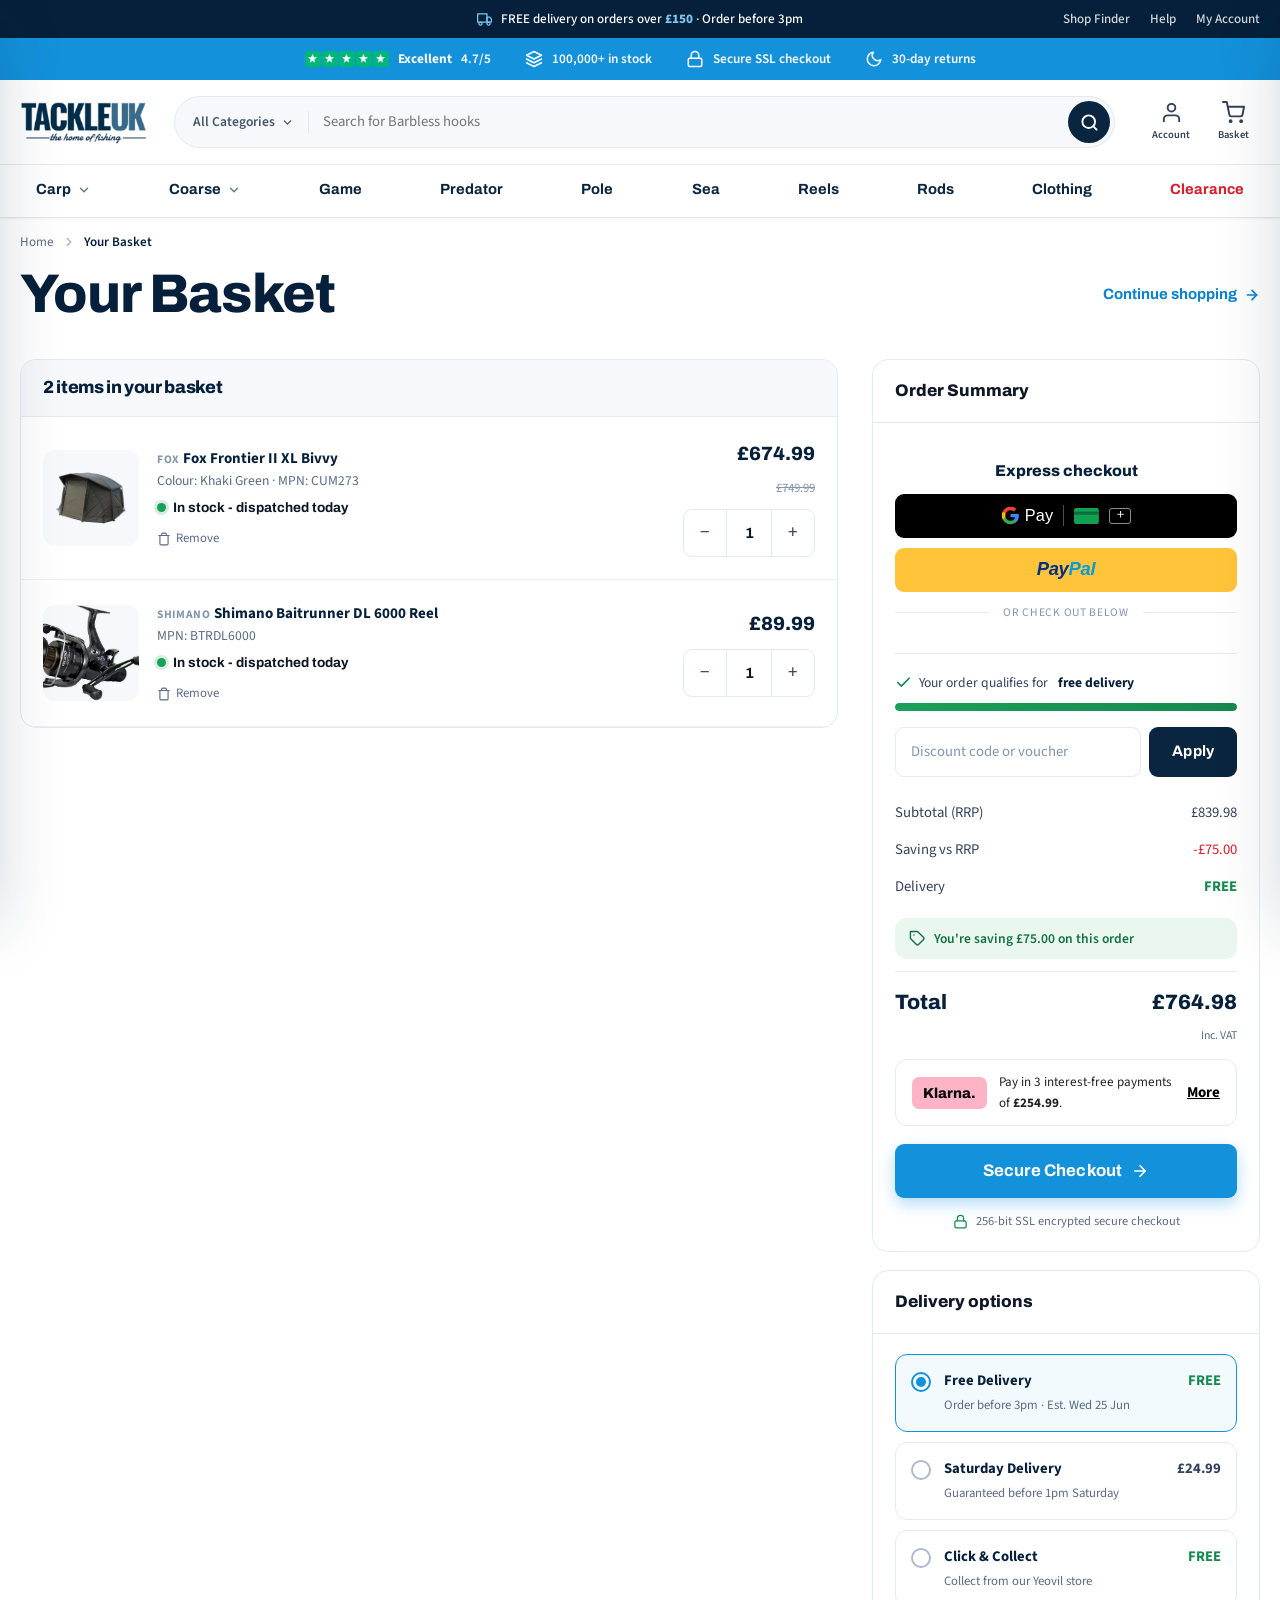
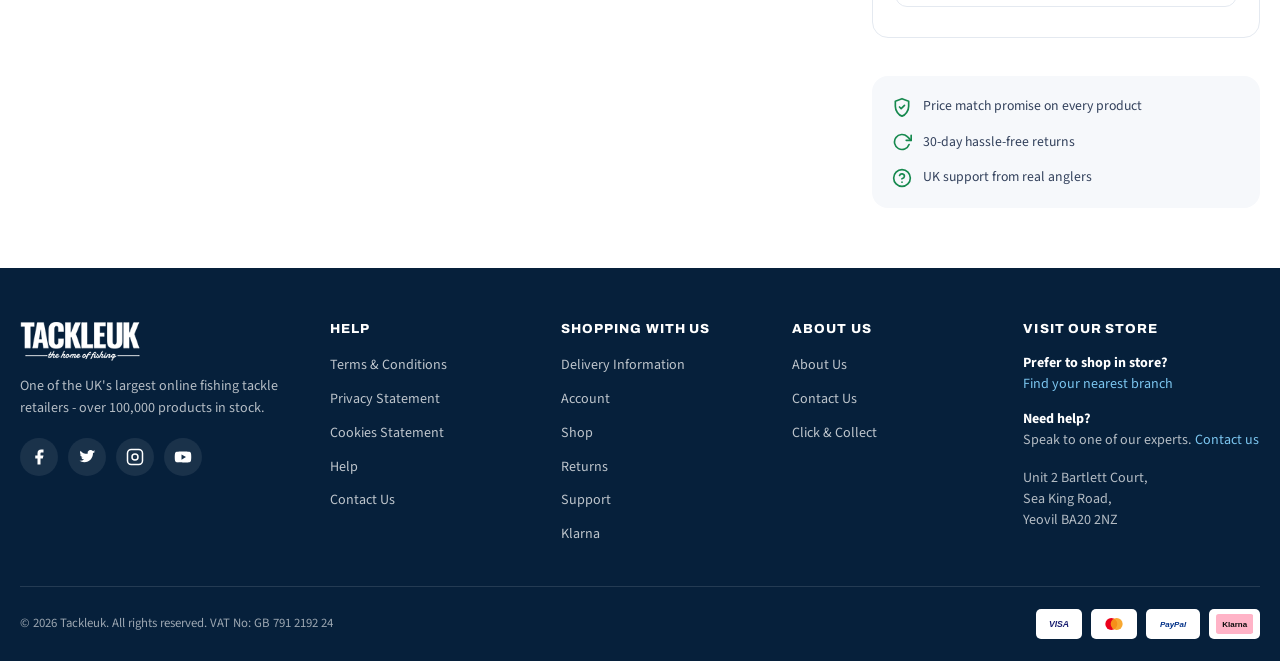
==== basket.html @ a9b5683c "Category: pre-order cards show just "Pre-order" (drop ships date) - Remove the "· ships 12 Jul" suff" ====
<!DOCTYPE html>
<html lang="en-GB">
<head>
<meta charset="UTF-8">
<meta name="viewport" content="width=device-width, initial-scale=1">
<title>Your Basket | Tackleuk</title>
<meta name="description" content="Your Tackleuk basket. Secure checkout, free delivery over £150, Klarna available.">
<link rel="preconnect" href="https://fonts.googleapis.com">
<link rel="preconnect" href="https://fonts.gstatic.com" crossorigin>
<link href="https://fonts.googleapis.com/css2?family=Source+Sans+3:wght@400;500;600;700&family=Archivo:wght@600;700;800&display=swap" rel="stylesheet">
<link rel="manifest" href="site.webmanifest">
<meta name="theme-color" content="#0A2540">
<link rel="apple-touch-icon" href="assets/img/icon-192.png">
<link rel="icon" type="image/jpeg" href="assets/img/Tackleuk%20Favicon%20-%20White.jpg">
<link rel="stylesheet" href="assets/css/tuk.css?v=20260724d">
</head>
<body>

<div class="announce"><div class="container"><div class="announce-rot"><svg viewBox="0 0 24 24" fill="none" stroke="currentColor" stroke-width="2" stroke-linecap="round" stroke-linejoin="round"><rect x="1" y="3" width="15" height="13"/><polygon points="16 8 20 8 23 11 23 16 16 16 16 8"/><circle cx="5.5" cy="18.5" r="2.5"/><circle cx="18.5" cy="18.5" r="2.5"/></svg><span>FREE delivery on orders over <b>£150</b><span class="announce-cut"> · Order before 3pm</span></span></div><div class="announce-side"><a href="#">Shop Finder</a><a href="#">Help</a><a href="#">My Account</a></div></div></div>

<div class="trustbar"><div class="container">
  <div class="ti"><span class="tp-stars"><span><svg viewBox="0 0 24 24" fill="currentColor"><polygon points="12 2 15 9 22 9 16 14 18 21 12 17 6 21 8 14 2 9 9 9"/></svg></span><span><svg viewBox="0 0 24 24" fill="currentColor"><polygon points="12 2 15 9 22 9 16 14 18 21 12 17 6 21 8 14 2 9 9 9"/></svg></span><span><svg viewBox="0 0 24 24" fill="currentColor"><polygon points="12 2 15 9 22 9 16 14 18 21 12 17 6 21 8 14 2 9 9 9"/></svg></span><span><svg viewBox="0 0 24 24" fill="currentColor"><polygon points="12 2 15 9 22 9 16 14 18 21 12 17 6 21 8 14 2 9 9 9"/></svg></span><span><svg viewBox="0 0 24 24" fill="currentColor"><polygon points="12 2 15 9 22 9 16 14 18 21 12 17 6 21 8 14 2 9 9 9"/></svg></span></span> <b>Excellent</b> 4.7/5</div>
  <div class="ti"><svg viewBox="0 0 24 24" fill="none" stroke="currentColor" stroke-width="2" stroke-linecap="round" stroke-linejoin="round"><path d="M12 2L2 7l10 5 10-5-10-5z"/><path d="M2 17l10 5 10-5M2 12l10 5 10-5"/></svg> 100,000+ in stock</div>
  <div class="ti"><svg viewBox="0 0 24 24" fill="none" stroke="currentColor" stroke-width="2" stroke-linecap="round" stroke-linejoin="round"><rect x="3" y="11" width="18" height="11" rx="2"/><path d="M7 11V7a5 5 0 0 1 10 0v4"/></svg> Secure SSL checkout</div>
  <div class="ti"><svg viewBox="0 0 24 24" fill="none" stroke="currentColor" stroke-width="2" stroke-linecap="round" stroke-linejoin="round"><path d="M21 12.79A9 9 0 1 1 11.21 3 7 7 0 0 0 21 12.79z"/></svg> 30-day returns</div>
</div></div>

<header class="header">
  <div class="header-main"><div class="container">
    <a href="index.html" class="logo"><img src="assets/img/logo.webp" alt="TackleUK - the home of fishing" width="178" height="64"></a>
    <div class="search"><form role="search" onsubmit="return false"><span class="s-cat">All Categories <svg viewBox="0 0 24 24" width="13" height="13" fill="none" stroke="currentColor" stroke-width="2.5" stroke-linecap="round" stroke-linejoin="round"><polyline points="6 9 12 15 18 9"/></svg></span><input type="search" placeholder="Search 100,000+ products…" aria-label="Search"><button class="s-btn" type="submit" aria-label="Search"><svg viewBox="0 0 24 24" fill="none" stroke="currentColor" stroke-width="2.4" stroke-linecap="round" stroke-linejoin="round"><circle cx="11" cy="11" r="8"/><line x1="21" y1="21" x2="16.65" y2="16.65"/></svg></button></form><div class="s-suggest"><h5>Popular searches</h5><div class="s-terms"><a href="category.html">Carp rods</a><a href="category.html">Bivvy</a><a href="category.html">Method feeder</a></div></div></div>
    <div class="header-tools">
      <a href="#" class="tool"><svg viewBox="0 0 24 24" fill="none" stroke="currentColor" stroke-width="2" stroke-linecap="round" stroke-linejoin="round"><path d="M20 21v-2a4 4 0 0 0-4-4H8a4 4 0 0 0-4 4v2"/><circle cx="12" cy="7" r="4"/></svg><span class="lbl">Account</span></a>
      <a href="#" class="tool" data-open-cart><svg viewBox="0 0 24 24" fill="none" stroke="currentColor" stroke-width="2" stroke-linecap="round" stroke-linejoin="round"><circle cx="9" cy="21" r="1"/><circle cx="20" cy="21" r="1"/><path d="M1 1h4l2.68 13.39a2 2 0 0 0 2 1.61h9.72a2 2 0 0 0 2-1.61L23 6H6"/></svg><span class="lbl">Basket</span><span class="count" data-cart-count style="display:none">0</span></a>
    </div>
  </div></div>
  <nav class="nav">
    <div class="container">
      <div class="nav-item">
        <a href="category.html" class="nav-link">Carp <svg viewBox="0 0 24 24" fill="none" stroke="currentColor" stroke-width="2.5" stroke-linecap="round" stroke-linejoin="round"><polyline points="6 9 12 15 18 9"/></svg></a>
        <div class="mega mega-flat">
          <ul class="mega-cols">
            <li><a href="category.html">Bait</a></li>
            <li><a href="category.html">Bait Boats</a></li>
            <li><a href="category.html">Baiting Poles & Spoons</a></li>
            <li><a href="category.html">Baiting Tools & Tools</a></li>
            <li><a href="category.html">Bank Sticks</a></li>
            <li><a href="category.html">Barrows</a></li>
            <li><a href="category.html">Batteries</a></li>
            <li><a href="category.html">Bedchairs & Sleep Systems</a></li>
            <li><a href="category.html">Bite Alarms & Receivers</a></li>
            <li><a href="category.html">Bivvies & Shelters</a></li>
            <li><a href="category.html">Bivvy Accessories</a></li>
            <li><a href="category.html">Bivvy Wraps & Skins</a></li>
            <li><a href="category.html">Boat Accessories</a></li>
            <li><a href="category.html">Boilie Making Equipment</a></li>
            <li><a href="category.html">Books & Prints</a></li>
            <li><a href="category.html">Buckets & Accessories</a></li>
            <li><a href="category.html">Buzz Bars</a></li>
            <li><a href="category.html">Carp Care</a></li>
            <li><a href="category.html">Catapults</a></li>
            <li><a href="category.html">Catfish Tackle</a></li>
            <li><a href="category.html">Chairs & Stools</a></li>
            <li><a href="category.html">Clothing</a></li>
            <li><a href="category.html">Controller & Zig Floats</a></li>
            <li><a href="category.html">Cooking Equipment</a></li>
            <li><a href="category.html">Distance Sticks</a></li>
            <li><a href="category.html">Fish Finders</a></li>
            <li><a href="category.html">Gadgets & Tech</a></li>
            <li><a href="category.html">Hand Towels</a></li>
            <li><a href="category.html">Hair Rigs & Rigs</a></li>
            <li><a href="category.html">Hooks</a></li>
            <li><a href="category.html">Hooklinks & Leaders</a></li>
            <li><a href="category.html">Leads & Back Leads</a></li>
            <li><a href="category.html">Lighting & Headlamps</a></li>
            <li><a href="category.html">Lines & Braids</a></li>
            <li><a href="category.html">Luggage</a></li>
            <li><a href="category.html">Marker Floats & Elastic</a></li>
            <li><a href="category.html">Method Feeders</a></li>
            <li><a href="category.html">Mosquito & Insect Repellent</a></li>
            <li><a href="category.html">Nets & Handles</a></li>
            <li><a href="category.html">PVA Products</a></li>
            <li><a href="category.html">Reels</a></li>
            <li><a href="category.html">Rig Bits</a></li>
            <li><a href="category.html">Rods</a></li>
            <li><a href="category.html">Rod Carriers & Tubes</a></li>
            <li><a href="category.html">Rod Pods</a></li>
            <li><a href="category.html">Rod Rests</a></li>
            <li><a href="category.html">Sleeping Bags, Pillows & Covers</a></li>
            <li><a href="category.html">Spods & Spombs</a></li>
            <li><a href="category.html">Swingers & Indicators</a></li>
            <li><a href="category.html">Tackle Boxes & Rig Bins</a></li>
            <li><a href="category.html">Throwing Sticks</a></li>
            <li><a href="category.html">Unhooking Mats & Cradles</a></li>
            <li><a href="category.html">Weighing Equipment</a></li>
          </ul>
        </div>
      </div>
      <div class="nav-item"><a href="category.html" class="nav-link">Coarse <svg viewBox="0 0 24 24" fill="none" stroke="currentColor" stroke-width="2.5" stroke-linecap="round" stroke-linejoin="round"><polyline points="6 9 12 15 18 9"/></svg></a>
        <div class="mega">
          <div><h5>Poles & Whips</h5><ul><li><a href="category.html">Match Poles</a></li><li><a href="category.html">Margin Poles</a></li><li><a href="category.html">Pole Elastic</a></li><li><a href="category.html">Pole Floats</a></li></ul></div>
          <div><h5>Seat Boxes</h5><ul><li><a href="category.html">Seat Box Systems</a></li><li><a href="category.html">Accessories</a></li><li><a href="category.html">Feeder Arms</a></li><li><a href="category.html">Side Trays</a></li></ul></div>
          <div><h5>Feeder & Float</h5><ul><li><a href="category.html">Feeder Rods</a></li><li><a href="category.html">Method Feeders</a></li><li><a href="category.html">Groundbait</a></li><li><a href="category.html" class="feat">Match Deals</a></li></ul></div>
        </div>
      </div>
      <div class="nav-item"><a href="category.html" class="nav-link">Game</a></div>
      <div class="nav-item"><a href="category.html" class="nav-link">Predator</a></div>
      <div class="nav-item"><a href="category.html" class="nav-link">Pole</a></div>
      <div class="nav-item"><a href="category.html" class="nav-link">Sea</a></div>
      <div class="nav-item"><a href="category.html" class="nav-link">Reels</a></div>
      <div class="nav-item"><a href="category.html" class="nav-link">Rods</a></div>
      <div class="nav-item"><a href="category.html" class="nav-link">Clothing</a></div>
      <div class="nav-item"><a href="category.html" class="nav-link clearance">Clearance</a></div>
    </div>
  </nav>
</header>

<div class="container">
  <div class="crumbs"><a href="index.html">Home</a><svg viewBox="0 0 24 24" fill="none" stroke="currentColor" stroke-width="2.5" stroke-linecap="round" stroke-linejoin="round"><polyline points="9 18 15 12 9 6"/></svg><span class="cur">Your Basket</span></div>
  <div class="flex items-center justify-between" style="margin:6px 0 4px"><h1>Your Basket</h1><a href="category.html" class="link-arrow">Continue shopping <svg viewBox="0 0 24 24" fill="none" stroke="currentColor" stroke-width="2.5" stroke-linecap="round" stroke-linejoin="round"><line x1="5" y1="12" x2="19" y2="12"/><polyline points="12 5 19 12 12 19"/></svg></a></div>

  <div class="cart-page">
    <!-- ITEMS -->
    <div>
      <div class="cart-items">
        <div class="ch"><h3><span data-sum-count>2</span> items in your basket</h3></div>

        <div class="cart-row" data-cart-row data-unit="674.99" data-rrp="749.99">
          <div class="ph"><img src="assets/img/photos/fox-frontier-xl.webp" alt="Fox Frontier II XL Bivvy"></div>
          <div class="ci">
            <span class="bn">Fox</span>
            <a href="product.html" class="n">Fox Frontier II XL Bivvy</a>
            <div class="text-sm muted">Colour: Khaki Green · MPN: CUM273</div>
            <div class="stock text-sm mt-1">In stock - dispatched today</div>
            <div class="actions">
              <button data-row-remove><svg viewBox="0 0 24 24" fill="none" stroke="currentColor" stroke-width="2" stroke-linecap="round" stroke-linejoin="round"><polyline points="3 6 5 6 21 6"/><path d="M19 6v14a2 2 0 0 1-2 2H7a2 2 0 0 1-2-2V6m3 0V4a2 2 0 0 1 2-2h4a2 2 0 0 1 2 2v2"/></svg> Remove</button>
            </div>
          </div>
          <div class="rp">
            <div class="lp" data-line-price>£674.99</div>
            <div class="was" data-line-was>£749.99</div>
            <div class="qty" data-qty><button data-qminus aria-label="Decrease">−</button><input type="text" value="1" inputmode="numeric" aria-label="Quantity"><button data-qplus aria-label="Increase">+</button></div>
          </div>
        </div>

        <div class="cart-row" data-cart-row data-unit="89.99">
          <div class="ph"><img src="assets/img/photos/prod-shimano-baitrunner-dl.webp" alt="Shimano Baitrunner DL Reel"></div>
          <div class="ci">
            <span class="bn">Shimano</span>
            <a href="product.html" class="n">Shimano Baitrunner DL 6000 Reel</a>
            <div class="text-sm muted">MPN: BTRDL6000</div>
            <div class="stock text-sm mt-1">In stock - dispatched today</div>
            <div class="actions">
              <button data-row-remove><svg viewBox="0 0 24 24" fill="none" stroke="currentColor" stroke-width="2" stroke-linecap="round" stroke-linejoin="round"><polyline points="3 6 5 6 21 6"/><path d="M19 6v14a2 2 0 0 1-2 2H7a2 2 0 0 1-2-2V6m3 0V4a2 2 0 0 1 2-2h4a2 2 0 0 1 2 2v2"/></svg> Remove</button>
            </div>
          </div>
          <div class="rp">
            <div class="lp" data-line-price>£89.99</div>
            <div class="qty" data-qty><button data-qminus aria-label="Decrease">−</button><input type="text" value="1" inputmode="numeric" aria-label="Quantity"><button data-qplus aria-label="Increase">+</button></div>
          </div>
        </div>
      </div>
    </div>

    <!-- SUMMARY -->
    <div class="summary">
      <div class="summary-card">
        <div class="sc-head">Order Summary</div>
        <div class="sc-body">
          <div class="express express-top">
            <div class="express-lbl">Express checkout</div>
            <div class="express-pay">
              <button type="button" class="gpay-btn" aria-label="Pay with Google Pay"><span class="gp-lock"><svg class="gp-g" viewBox="0 0 24 24" aria-hidden="true"><path fill="#4285F4" d="M22.56 12.25c0-.78-.07-1.53-.2-2.25H12v4.26h5.92c-.26 1.37-1.04 2.53-2.21 3.31v2.77h3.57c2.08-1.92 3.28-4.74 3.28-8.09z"/><path fill="#34A853" d="M12 23c2.97 0 5.46-.98 7.28-2.66l-3.57-2.77c-.98.66-2.23 1.06-3.71 1.06-2.86 0-5.29-1.93-6.16-4.53H2.18v2.84C3.99 20.53 7.7 23 12 23z"/><path fill="#FBBC05" d="M5.84 14.09c-.22-.66-.35-1.36-.35-2.09s.13-1.43.35-2.09V7.07H2.18C1.43 8.55 1 10.22 1 12s.43 3.45 1.18 4.93l2.85-2.22.81-.62z"/><path fill="#EA4335" d="M12 5.38c1.62 0 3.06.56 4.21 1.64l3.15-3.15C17.45 2.09 14.97 1 12 1 7.7 1 3.99 3.47 2.18 7.07l3.66 2.84c.87-2.6 3.3-4.53 6.16-4.53z"/></svg><span class="gp-pay">Pay</span></span><span class="gp-sep"></span><span class="gp-card"><svg viewBox="0 0 28 18" aria-hidden="true"><rect width="28" height="18" rx="2.5" fill="#12a150"/><rect y="4" width="28" height="3.6" fill="#0b7038"/></svg></span><span class="gp-add" aria-hidden="true">+</span></button>
              <button type="button" class="paypal-btn"><span class="pp-mark"><span class="pp-a">Pay</span><span class="pp-b">Pal</span></span></button>
            </div>
            <div class="or">or check out below</div>
          </div>

          <div class="ship-progress" style="background:none;border:none;padding:0;margin-bottom:16px">
            <div class="msg" data-basket-ship-msg><svg viewBox="0 0 24 24" fill="none" stroke="var(--green-600)" stroke-width="2.4" stroke-linecap="round" stroke-linejoin="round"><polyline points="20 6 9 17 4 12"/></svg> Your order qualifies for <b style="margin-left:3px">free delivery</b></div>
            <div class="bar"><span data-basket-ship-bar style="width:100%"></span></div>
          </div>

          <form data-voucher class="voucher"><input class="input" placeholder="Discount code or voucher"><button class="btn btn-navy" type="submit">Apply</button></form>

          <div class="sumline"><span>Subtotal (RRP)</span><span data-sum-rrp>£839.98</span></div>
          <div class="sumline"><span>Saving vs RRP</span><span class="sale" data-sum-save>−£75.00</span></div>
          <div class="sumline"><span>Delivery</span><span class="free" data-sum-del>FREE</span></div>
          <div class="savings-tag"><svg viewBox="0 0 24 24" fill="none" stroke="currentColor" stroke-width="2" stroke-linecap="round" stroke-linejoin="round"><path d="M20.59 13.41l-7.17 7.17a2 2 0 0 1-2.83 0L2 12V2h10l8.59 8.59a2 2 0 0 1 0 2.82z"/><line x1="7" y1="7" x2="7.01" y2="7"/></svg> <span data-sum-save-tag>You're saving £75.00 on this order</span></div>
          <div class="sumline total"><span>Total</span><span data-sum-total>£764.98</span></div>
          <div class="text-xs muted" style="text-align:right;margin-top:2px">Inc. VAT</div>

          <div class="klarna-box" style="margin:14px 0 0"><span class="kl">Klarna.</span><p>Pay in 3 interest-free payments of <b data-sum-klarna>£254.99</b>.</p><a href="#">More</a></div>

          <a href="#" class="btn btn-primary btn-block btn-lg mt-3">
            Secure Checkout
            <svg viewBox="0 0 24 24" width="18" height="18" fill="none" stroke="currentColor" stroke-width="2.2" stroke-linecap="round" stroke-linejoin="round"><line x1="5" y1="12" x2="19" y2="12"/><polyline points="12 5 19 12 12 19"/></svg>
          </a>

          <a href="category.html" class="btn btn-ghost btn-block mt-2 continue-mobile">Continue shopping</a>

          <div class="secure-note"><svg viewBox="0 0 24 24" fill="none" stroke="currentColor" stroke-width="2" stroke-linecap="round" stroke-linejoin="round"><rect x="3" y="11" width="18" height="11" rx="2"/><path d="M7 11V7a5 5 0 0 1 10 0v4"/></svg> 256-bit SSL encrypted secure checkout</div>
        </div>
      </div>

      <!-- delivery methods -->
      <div class="summary-card">
        <div class="sc-head">Delivery options</div>
        <div class="sc-body">
          <div class="ship-opt sel" data-ship-opt><span class="radio"></span><div class="so-main"><div class="t">Free Delivery <span class="pr">FREE</span></div><div class="d">Order before 3pm · Est. Wed 25 Jun</div></div></div>
          <div class="ship-opt" data-ship-opt><span class="radio"></span><div class="so-main"><div class="t">Saturday Delivery <span class="pr" style="color:var(--ink-700)">£24.99</span></div><div class="d">Guaranteed before 1pm Saturday</div></div></div>
          <div class="ship-opt" data-ship-opt><span class="radio"></span><div class="so-main"><div class="t">Click & Collect <span class="pr">FREE</span></div><div class="d">Collect from our Yeovil store</div></div></div>
        </div>
      </div>

      <!-- trust -->
      <div class="trust-checkout">
        <div class="tc"><svg viewBox="0 0 24 24" fill="none" stroke="currentColor" stroke-width="2" stroke-linecap="round" stroke-linejoin="round"><path d="M12 2L4 5v6c0 5.5 3.8 10.7 8 12 4.2-1.3 8-6.5 8-12V5l-8-3z"/><polyline points="9 12 11 14 15 10"/></svg> Price match promise on every product</div>
        <div class="tc"><svg viewBox="0 0 24 24" fill="none" stroke="currentColor" stroke-width="2" stroke-linecap="round" stroke-linejoin="round"><polyline points="23 4 23 10 17 10"/><path d="M20.49 15a9 9 0 1 1-2.12-9.36L23 10"/></svg> 30-day hassle-free returns</div>
        <div class="tc"><svg viewBox="0 0 24 24" fill="none" stroke="currentColor" stroke-width="2" stroke-linecap="round" stroke-linejoin="round"><circle cx="12" cy="12" r="10"/><path d="M9.09 9a3 3 0 0 1 5.83 1c0 2-3 3-3 3"/><line x1="12" y1="17" x2="12.01" y2="17"/></svg> UK support from real anglers</div>
      </div>
    </div>
  </div>
</div>

<footer class="footer"><div class="container">
  <div class="footer-top">
      <div class="footer-intro">
        <a href="index.html" class="logo logo-footer"><img src="assets/img/logo-white.webp" alt="TackleUK - the home of fishing" width="170" height="56"></a>
        <p>One of the UK's largest online fishing tackle retailers - over 100,000 products in stock.</p>
        <div class="socials"><a href="https://www.facebook.com/tackleuk/" target="_blank" rel="noopener" aria-label="Facebook"><svg viewBox="0 0 24 24" fill="currentColor"><path d="M18 2h-3a5 5 0 0 0-5 5v3H7v4h3v8h4v-8h3l1-4h-4V7a1 1 0 0 1 1-1h3z"/></svg></a><a href="https://twitter.com/tackleuk" target="_blank" rel="noopener" aria-label="Twitter"><svg viewBox="0 0 24 24" fill="currentColor"><path d="M23 4.6a8.3 8.3 0 0 1-2.36.65A4.13 4.13 0 0 0 22.45 3a8.22 8.22 0 0 1-2.6 1 4.1 4.1 0 0 0-7 3.74A11.64 11.64 0 0 1 3.4 3.5a4.1 4.1 0 0 0 1.27 5.47A4.07 4.07 0 0 1 2.8 8.4v.05a4.1 4.1 0 0 0 3.29 4.02 4.1 4.1 0 0 1-1.85.07 4.1 4.1 0 0 0 3.83 2.85A8.23 8.23 0 0 1 2 17.1a11.62 11.62 0 0 0 6.29 1.84c7.55 0 11.68-6.25 11.68-11.67 0-.18 0-.36-.01-.53A8.34 8.34 0 0 0 23 4.6z"/></svg></a><a href="https://www.instagram.com/tackleukofficial/" target="_blank" rel="noopener" aria-label="Instagram"><svg viewBox="0 0 24 24" fill="none" stroke="currentColor" stroke-width="2"><rect x="2" y="2" width="20" height="20" rx="5"/><circle cx="12" cy="12" r="4"/><line x1="17.5" y1="6.5" x2="17.5" y2="6.5"/></svg></a><a href="https://www.youtube.com/channel/uccfxskzrq0d7g6n8eao2hva" target="_blank" rel="noopener" aria-label="YouTube"><svg viewBox="0 0 24 24" fill="currentColor"><path d="M23 12s0-3.4-.4-5a2.8 2.8 0 0 0-2-2C18.9 4.5 12 4.5 12 4.5s-6.9 0-8.6.5a2.8 2.8 0 0 0-2 2C1 8.6 1 12 1 12s0 3.4.4 5a2.8 2.8 0 0 0 2 2c1.7.5 8.6.5 8.6.5s6.9 0 8.6-.5a2.8 2.8 0 0 0 2-2c.4-1.6.4-5 .4-5zM10 15.5v-7l6 3.5z"/></svg></a></div>
      </div>
      <div class="footer-col"><h5>Help</h5><ul><li><a href="https://www.tackleuk.co.uk/terms.htm" target="_blank" rel="noopener">Terms &amp; Conditions</a></li><li><a href="https://www.tackleuk.co.uk/privacy.htm" target="_blank" rel="noopener">Privacy Statement</a></li><li><a href="https://www.tackleuk.co.uk/cookie-policy.htm" target="_blank" rel="noopener">Cookies Statement</a></li><li><a href="https://www.tackleuk.co.uk/help" target="_blank" rel="noopener">Help</a></li><li><a href="https://www.tackleuk.co.uk/contact/new-support-ticket" target="_blank" rel="noopener">Contact Us</a></li></ul></div>
      <div class="footer-col"><h5>Shopping With Us</h5><ul><li><a href="https://www.tackleuk.co.uk/delivery.htm" target="_blank" rel="noopener">Delivery Information</a></li><li><a href="https://www.tackleuk.co.uk/account" target="_blank" rel="noopener">Account</a></li><li><a href="https://www.tackleuk.co.uk/shop" target="_blank" rel="noopener">Shop</a></li><li><a href="https://www.tackleuk.co.uk/returns.htm" target="_blank" rel="noopener">Returns</a></li><li><a href="https://www.tackleuk.co.uk/contact/new-support-ticket" target="_blank" rel="noopener">Support</a></li><li><a href="https://www.tackleuk.co.uk/klarna.htm" target="_blank" rel="noopener">Klarna</a></li></ul></div>
      <div class="footer-col"><h5>About Us</h5><ul><li><a href="https://www.tackleuk.co.uk/about.htm" target="_blank" rel="noopener">About Us</a></li><li><a href="https://www.tackleuk.co.uk/contact/new-support-ticket" target="_blank" rel="noopener">Contact Us</a></li><li><a href="https://www.tackleuk.co.uk/clickcollect.htm" target="_blank" rel="noopener">Click &amp; Collect</a></li></ul></div>
      <div class="footer-col">
        <h5>Visit our store</h5>
        <p class="footer-note"><b>Prefer to shop in store?</b><br><a href="https://www.tackleuk.co.uk/our-shop.htm" target="_blank" rel="noopener">Find your nearest branch</a></p>
        <p class="footer-note"><b>Need help?</b><br>Speak to one of our experts. <a href="https://www.tackleuk.co.uk/contact/new-support-ticket" target="_blank" rel="noopener">Contact us</a></p>
        <p class="footer-note" style="margin-top:16px">Unit 2 Bartlett Court,<br>Sea King Road,<br>Yeovil BA20 2NZ</p>
      </div>
    </div>
    <div class="footer-bottom"><div>© 2026 Tackleuk. All rights reserved. VAT No: GB 791 2192 24</div>
    <div class="pay-row"><span class="pay"><svg viewBox="0 0 48 30" width="42"><text x="24" y="20" font-family="Arial" font-weight="800" font-style="italic" font-size="13" fill="#1A1F71" text-anchor="middle">VISA</text></svg></span><span class="pay"><svg viewBox="0 0 48 30" width="42"><circle cx="20" cy="15" r="9" fill="#EB001B"/><circle cx="28" cy="15" r="9" fill="#F79E1B" fill-opacity=".9"/></svg></span><span class="pay"><svg viewBox="0 0 60 30" width="50"><text x="30" y="20" font-family="Arial" font-weight="800" font-style="italic" font-size="12" fill="#003087" text-anchor="middle">PayPal</text></svg></span><span class="pay"><svg viewBox="0 0 56 30" width="48"><rect width="56" height="30" rx="4" fill="#FFB3C7"/><text x="28" y="20" font-family="Arial" font-weight="800" font-size="12" fill="#0A0A0A" text-anchor="middle">Klarna</text></svg></span></div>
  </div>
</div></footer>

<div class="overlay" id="overlay"></div>
<aside class="drawer" id="cartDrawer" role="dialog" aria-modal="true" aria-label="Shopping basket">
  <div class="drawer-head"><h3><svg viewBox="0 0 24 24" width="22" height="22" fill="none" stroke="currentColor" stroke-width="2" stroke-linecap="round" stroke-linejoin="round"><circle cx="9" cy="21" r="1"/><circle cx="20" cy="21" r="1"/><path d="M1 1h4l2.68 13.39a2 2 0 0 0 2 1.61h9.72a2 2 0 0 0 2-1.61L23 6H6"/></svg> Your Basket</h3><button class="drawer-close" data-close aria-label="Close"><svg viewBox="0 0 24 24" width="20" height="20" fill="none" stroke="currentColor" stroke-width="2.4" stroke-linecap="round" stroke-linejoin="round"><line x1="18" y1="6" x2="6" y2="18"/><line x1="6" y1="6" x2="18" y2="18"/></svg></button></div>
  <div class="ship-progress"><div class="msg" data-ship-msg></div><div class="bar"><span data-ship-bar style="width:0%"></span></div></div>
  <div class="drawer-body" data-cart-body></div>
    <div class="drawer-foot">
    <div class="sub"><span class="lbl">Subtotal</span><span class="val" data-cart-sub>£0.00</span></div>
    <div class="vat">Inc. VAT · Delivery calculated at checkout</div>
    <div class="drawer-klarna" data-cart-klarna-row><span class="kb-badge">Klarna</span><span>Pay in 3 interest-free payments of <b data-cart-klarna>£0.00</b></span></div>
    <a href="#" class="btn btn-primary btn-block btn-lg">Secure checkout <svg viewBox="0 0 24 24" width="18" height="18" fill="none" stroke="currentColor" stroke-width="2.2" stroke-linecap="round" stroke-linejoin="round"><rect x="3" y="11" width="18" height="11" rx="2"/><path d="M7 11V7a5 5 0 0 1 10 0v4"/></svg></a>
    <div class="wallet-express" data-cart-express>
      <div class="wallet-divider"><span>or check out faster</span></div>
      <div class="wallet-row">
        <button type="button" class="gpay-btn" aria-label="Pay with Google Pay"><span class="gp-lock"><svg class="gp-g" viewBox="0 0 24 24" aria-hidden="true"><path fill="#4285F4" d="M22.56 12.25c0-.78-.07-1.53-.2-2.25H12v4.26h5.92c-.26 1.37-1.04 2.53-2.21 3.31v2.77h3.57c2.08-1.92 3.28-4.74 3.28-8.09z"/><path fill="#34A853" d="M12 23c2.97 0 5.46-.98 7.28-2.66l-3.57-2.77c-.98.66-2.23 1.06-3.71 1.06-2.86 0-5.29-1.93-6.16-4.53H2.18v2.84C3.99 20.53 7.7 23 12 23z"/><path fill="#FBBC05" d="M5.84 14.09c-.22-.66-.35-1.36-.35-2.09s.13-1.43.35-2.09V7.07H2.18C1.43 8.55 1 10.22 1 12s.43 3.45 1.18 4.93l2.85-2.22.81-.62z"/><path fill="#EA4335" d="M12 5.38c1.62 0 3.06.56 4.21 1.64l3.15-3.15C17.45 2.09 14.97 1 12 1 7.7 1 3.99 3.47 2.18 7.07l3.66 2.84c.87-2.6 3.3-4.53 6.16-4.53z"/></svg><span class="gp-pay">Pay</span></span><span class="gp-sep"></span><span class="gp-card"><svg viewBox="0 0 28 18" aria-hidden="true"><rect width="28" height="18" rx="2.5" fill="#12a150"/><rect y="4" width="28" height="3.6" fill="#0b7038"/></svg></span><span class="gp-add" aria-hidden="true">+</span></button>
        <a href="#" class="paypal-btn" aria-label="Pay with PayPal"><span class="pp-mark"><span class="pp-a">Pay</span><span class="pp-b">Pal</span></span></a>
      </div>
    </div>
    <a href="basket.html" class="btn btn-ghost btn-block mt-2">View basket</a>
    <button type="button" class="drawer-continue" data-close><svg viewBox="0 0 24 24" fill="none" stroke="currentColor" stroke-width="2.5" stroke-linecap="round" stroke-linejoin="round"><line x1="19" y1="12" x2="5" y2="12"/><polyline points="12 19 5 12 12 5"/></svg> Continue shopping</button>
    <div class="secure-note"><svg viewBox="0 0 24 24" fill="none" stroke="currentColor" stroke-width="2" stroke-linecap="round" stroke-linejoin="round"><rect x="3" y="11" width="18" height="11" rx="2"/><path d="M7 11V7a5 5 0 0 1 10 0v4"/></svg> 256-bit SSL secure checkout</div>
  </div>
</aside>

<button class="back-to-top" aria-label="Back to top"><svg viewBox="0 0 24 24" fill="none" stroke="currentColor" stroke-width="2.5" stroke-linecap="round" stroke-linejoin="round"><line x1="12" y1="19" x2="12" y2="5"/><polyline points="5 12 12 5 19 12"/></svg></button>
<nav class="mobile-nav">
  <a href="index.html"><svg viewBox="0 0 24 24" fill="none" stroke="currentColor" stroke-width="2" stroke-linecap="round" stroke-linejoin="round"><path d="M3 9l9-7 9 7v11a2 2 0 0 1-2 2H5a2 2 0 0 1-2-2z"/></svg>Home</a>
  <a href="category.html"><svg viewBox="0 0 24 24" fill="none" stroke="currentColor" stroke-width="2" stroke-linecap="round" stroke-linejoin="round"><line x1="8" y1="6" x2="21" y2="6"/><line x1="8" y1="12" x2="21" y2="12"/><line x1="8" y1="18" x2="21" y2="18"/><line x1="3" y1="6" x2="3.01" y2="6"/><line x1="3" y1="12" x2="3.01" y2="12"/><line x1="3" y1="18" x2="3.01" y2="18"/></svg>Shop</a>
  <a href="#" data-open-cart class="active"><svg viewBox="0 0 24 24" fill="none" stroke="currentColor" stroke-width="2" stroke-linecap="round" stroke-linejoin="round"><circle cx="9" cy="21" r="1"/><circle cx="20" cy="21" r="1"/><path d="M1 1h4l2.68 13.39a2 2 0 0 0 2 1.61h9.72a2 2 0 0 0 2-1.61L23 6H6"/></svg>Basket<span class="count" data-cart-count style="display:none">0</span></a>
  <a href="#"><svg viewBox="0 0 24 24" fill="none" stroke="currentColor" stroke-width="2" stroke-linecap="round" stroke-linejoin="round"><path d="M20 21v-2a4 4 0 0 0-4-4H8a4 4 0 0 0-4 4v2"/><circle cx="12" cy="7" r="4"/></svg>Account</a>
</nav>
<script src="assets/js/nav-data.js?v=20260724d"></script>
<script src="assets/js/tuk.js?v=20260724d"></script>
</body>
</html>
---- assets/css/tuk.css ----
/* ==========================================================================
   TACKLEUK - Redesign Design System
   Bespoke, framework-free CSS. Brand-locked palette, conversion-first UI.
   --------------------------------------------------------------------------
   Sections:
   1.  Design tokens
   2.  Reset & base
   3.  Typography
   4.  Utilities (lean layout helpers)
   5.  Buttons
   6.  Forms
   7.  Badges, pills, ratings
   8.  Announcement + utility bars
   9.  Header / search / mega-menu
   10. Trust strip
   11. Hero & promo tiles
   12. Product cards & grids
   13. Sections / brand rail / USP strip
   14. Footer
   15. Cart drawer + free-delivery progress
   16. Quick-view modal
   17. PDP (gallery, buy box, sticky bar, accordions, reviews)
   18. PLP (filters, toolbar, chips, pagination)
   19. Basket & checkout
   20. Toast / misc
   21. Responsive
   ========================================================================== */

/* 1. DESIGN TOKENS ------------------------------------------------------- */
:root {
  /* Brand */
  --navy-900:#06203B;
  --navy-800:#0A2540;   /* primary brand navy */
  --navy-700:#103A63;
  --navy-600:#16487A;
  --blue-700:#0A72B8;
  --blue-600:#0B82CE;
  --blue-500:#1391DB;   /* primary CTA / action */
  --blue-400:#33A7E6;
  --blue-300:#7CC6F0;
  --sky-100:#E7F4FD;
  --sky-50:#F3FAFE;

  /* Functional */
  --red-700:#B81722;
  --red-600:#D81E2C;    /* sale / clearance */
  --red-500:#E5242F;
  --green-700:#127044;
  --green-600:#16894E;  /* in stock / savings */
  --green-500:#1AA05A;
  --amber-500:#F5A623;  /* stars / warnings */
  --amber-100:#FDF1D8;

  /* Ink / neutrals */
  --ink-900:#0E1726;
  --ink-800:#1C2738;
  --ink-700:#33415C;
  --ink-600:#475569;
  --ink-500:#5B6B85;
  --ink-400:#8595AC;
  --ink-300:#AEBACB;
  --line:#E4E9F0;
  --line-2:#EDF1F6;
  --bg:#FFFFFF;
  --bg-soft:#F6F8FB;
  --bg-soft-2:#EEF2F7;
  --bg-navy-soft:#0C2B4A;

  /* Brand payment colours */
  --paypal:#FFC439;
  --klarna:#FFB3C7;

  /* Radius */
  --r-xs:6px;
  --r-sm:9px;
  --r:12px;
  --r-lg:16px;
  --r-xl:22px;
  --r-pill:999px;

  /* Shadows */
  --sh-xs:0 1px 2px rgba(10,37,64,.06);
  --sh-sm:0 2px 8px rgba(10,37,64,.07);
  --sh:0 6px 20px rgba(10,37,64,.09);
  --sh-md:0 12px 34px rgba(10,37,64,.12);
  --sh-lg:0 24px 60px rgba(10,37,64,.18);
  --ring:0 0 0 3px rgba(19,145,219,.30);

  /* Layout */
  --container:1280px;
  --gutter:20px;
  --header-h:148px;

  /* Type */
  --font:"Source Sans 3",system-ui,-apple-system,Segoe UI,Roboto,Helvetica,Arial,sans-serif;
  --display:"Archivo",var(--font);

  --t-fast:.16s ease;
  --t:.24s cubic-bezier(.4,0,.2,1);
}

/* 2. RESET & BASE ------------------------------------------------------- */
*,*::before,*::after{box-sizing:border-box}
*{margin:0;padding:0}
html{-webkit-text-size-adjust:100%;scroll-behavior:smooth}
body{
  font-family:var(--font);
  color:var(--ink-900);
  background:var(--bg);
  line-height:1.55;
  font-size:15px;
  -webkit-font-smoothing:antialiased;
  text-rendering:optimizeLegibility;
}
img,svg,video{display:block;max-width:100%}
img{height:auto}
a{color:inherit;text-decoration:none}
button{font:inherit;color:inherit;background:none;border:none;cursor:pointer}
input,select,textarea{font:inherit;color:inherit}
ul,ol{list-style:none}
:focus-visible{outline:none;box-shadow:var(--ring);border-radius:var(--r-xs)}
::selection{background:var(--blue-300);color:var(--navy-900)}
hr{border:none;border-top:1px solid var(--line)}

/* 3. TYPOGRAPHY --------------------------------------------------------- */
h1,h2,h3,h4,h5{font-family:var(--display);font-weight:800;line-height:1.12;letter-spacing:-.02em;color:var(--navy-900)}
h1{font-size:clamp(2rem,4.4vw,3.4rem)}
h2{font-size:clamp(1.55rem,3vw,2.3rem)}
h3{font-size:clamp(1.2rem,2vw,1.55rem)}
h4{font-size:1.05rem;font-weight:700}
.eyebrow{font-family:var(--display);font-weight:800;letter-spacing:.14em;text-transform:uppercase;font-size:.72rem;color:var(--blue-600)}
.lede{font-size:1.05rem;color:var(--ink-600)}
.section-head{text-align:center;max-width:640px;margin:0 auto 34px}
.section-head p{color:var(--ink-600);margin-top:10px}

/* 4. UTILITIES ---------------------------------------------------------- */
.container{width:100%;max-width:var(--container);margin-inline:auto;padding-inline:var(--gutter)}
.flex{display:flex}
.inline-flex{display:inline-flex}
.grid{display:grid}
.hidden{display:none!important}
.items-center{align-items:center}
.items-start{align-items:flex-start}
.items-end{align-items:flex-end}
.justify-between{justify-content:space-between}
.justify-center{justify-content:center}
.justify-end{justify-content:flex-end}
.flex-col{flex-direction:column}
.flex-wrap{flex-wrap:wrap}
.flex-1{flex:1}
.gap-1{gap:6px}.gap-2{gap:10px}.gap-3{gap:16px}.gap-4{gap:22px}.gap-5{gap:30px}.gap-6{gap:40px}
.w-full{width:100%}
.text-center{text-align:center}
.text-xs{font-size:.74rem}.text-sm{font-size:.85rem}.text-lg{font-size:1.05rem}.text-xl{font-size:1.25rem}
.font-bold{font-weight:800}.font-semibold{font-weight:600}.font-med{font-weight:500}
.uppercase{text-transform:uppercase;letter-spacing:.06em}
.muted{color:var(--ink-500)}
.ink-700{color:var(--ink-700)}
.brand{color:var(--blue-600)}
.navy{color:var(--navy-900)}
.sale{color:var(--red-600)}
.success{color:var(--green-600)}
.mt-1{margin-top:6px}.mt-2{margin-top:12px}.mt-3{margin-top:18px}.mt-4{margin-top:26px}.mt-5{margin-top:36px}
.mb-1{margin-bottom:6px}.mb-2{margin-bottom:12px}.mb-3{margin-bottom:18px}.mb-4{margin-bottom:26px}
.mt-auto{margin-top:auto}
.relative{position:relative}
.section{padding:clamp(40px,6vw,76px) 0}
.section-tight{padding:clamp(28px,4vw,48px) 0}
.bg-soft{background:var(--bg-soft)}
.bg-sky{background:var(--sky-50)}
.bg-navy{background:var(--navy-800);color:#fff}
.rounded{border-radius:var(--r)}
.divider{height:1px;background:var(--line);border:0;margin:0}
.sr-only{position:absolute;width:1px;height:1px;padding:0;margin:-1px;overflow:hidden;clip:rect(0,0,0,0);white-space:nowrap;border:0}

/* 5. BUTTONS ------------------------------------------------------------ */
.btn{
  display:inline-flex;align-items:center;justify-content:center;gap:9px;
  font-family:var(--display);font-weight:700;font-size:.95rem;line-height:1;
  padding:14px 22px;border-radius:var(--r-sm);cursor:pointer;
  transition:transform var(--t-fast),background var(--t-fast),box-shadow var(--t-fast),color var(--t-fast);
  white-space:nowrap;letter-spacing:.01em;border:1.5px solid transparent;
}
.btn:active{transform:translateY(1px)}
.btn svg{width:18px;height:18px}
.btn-primary{background:var(--blue-500);color:#fff;box-shadow:0 6px 16px rgba(19,145,219,.32)}
.btn-primary:hover{background:var(--blue-600);box-shadow:0 10px 24px rgba(19,145,219,.42)}
.btn-navy{background:var(--navy-800);color:#fff}
.btn-navy:hover{background:var(--navy-700)}
.btn-ghost{background:#fff;color:var(--navy-800);border-color:var(--line)}
.btn-ghost:hover{border-color:var(--ink-300);background:var(--bg-soft)}
.btn-outline-light{background:transparent;color:#fff;border-color:rgba(255,255,255,.55)}
.btn-outline-light:hover{background:rgba(255,255,255,.12);border-color:#fff}
.btn-success{background:var(--green-600);color:#fff}
.btn-success:hover{background:var(--green-700)}
.btn-lg{padding:17px 30px;font-size:1.05rem}
.btn-sm{padding:10px 16px;font-size:.85rem}
.btn-block{width:100%}
.btn-icon{padding:12px;border-radius:var(--r-sm)}
.link{color:var(--blue-600);font-weight:600}
.link:hover{text-decoration:underline}
.link-arrow{display:inline-flex;align-items:center;gap:7px;font-family:var(--display);font-weight:700;color:var(--blue-600)}
.link-arrow svg{width:16px;height:16px;transition:transform var(--t-fast)}
.link-arrow:hover svg{transform:translateX(3px)}

/* 6. FORMS -------------------------------------------------------------- */
.field{position:relative;display:flex;flex-direction:column;gap:7px}
.field label{font-size:.82rem;font-weight:600;color:var(--ink-700)}
.field label .req{color:var(--red-600)}
.input,.select,textarea.input{
  width:100%;background:#fff;border:1.5px solid var(--line);border-radius:var(--r-sm);
  padding:13px 15px;font-size:.92rem;transition:border var(--t-fast),box-shadow var(--t-fast);color:var(--ink-900);
}
.input::placeholder{color:var(--ink-400)}
.input:focus,.select:focus,textarea.input:focus{border-color:var(--blue-400);box-shadow:var(--ring);outline:none}
.select{appearance:none;background-image:url("data:image/svg+xml,%3Csvg xmlns='http://www.w3.org/2000/svg' width='14' height='14' viewBox='0 0 24 24' fill='none' stroke='%2333415C' stroke-width='2.5' stroke-linecap='round' stroke-linejoin='round'%3E%3Cpolyline points='6 9 12 15 18 9'/%3E%3C/svg%3E");background-repeat:no-repeat;background-position:right 14px center;padding-right:40px}
.checkbox{display:flex;align-items:flex-start;gap:11px;cursor:pointer;font-size:.9rem;color:var(--ink-700)}
.checkbox input{appearance:none;width:20px;height:20px;border:1.6px solid var(--ink-300);border-radius:6px;flex:none;margin-top:1px;transition:var(--t-fast);position:relative}
.checkbox input:checked{background:var(--blue-500);border-color:var(--blue-500)}
.checkbox input:checked::after{content:"";position:absolute;left:6px;top:2px;width:5px;height:10px;border:solid #fff;border-width:0 2.5px 2.5px 0;transform:rotate(45deg)}

/* qty stepper */
.qty{display:inline-flex;align-items:center;border:1.5px solid var(--line);border-radius:var(--r-sm);overflow:hidden;background:#fff}
.qty button{width:42px;height:46px;font-size:1.2rem;color:var(--ink-700);transition:background var(--t-fast)}
.qty button:hover{background:var(--bg-soft);color:var(--navy-800)}
.qty input{width:46px;height:46px;text-align:center;border:none;border-inline:1.5px solid var(--line);font-weight:700;font-family:var(--display)}

/* 7. BADGES / PILLS / RATINGS ------------------------------------------ */
.badge{display:inline-flex;align-items:center;gap:5px;font-family:var(--display);font-weight:800;font-size:.66rem;letter-spacing:.06em;text-transform:uppercase;padding:5px 9px;border-radius:var(--r-xs);line-height:1}
.badge-new{background:var(--navy-800);color:#fff}
.badge-sale{background:var(--red-600);color:#fff}
.badge-save{background:var(--green-600);color:#fff}
.badge-low{background:var(--amber-100);color:#9a6400}
.badge-soft{background:var(--sky-100);color:var(--blue-700)}
.pill{display:inline-flex;align-items:center;gap:6px;font-size:.78rem;font-weight:600;padding:6px 12px;border-radius:var(--r-pill);background:var(--bg-soft);color:var(--ink-700);border:1px solid var(--line)}
.pill svg{width:14px;height:14px}
.stock{display:inline-flex;align-items:center;gap:7px;font-weight:700;font-size:.85rem;font-family:var(--display)}
.stock::before{content:"";width:9px;height:9px;border-radius:50%;background:var(--green-500);box-shadow:0 0 0 3px rgba(26,160,90,.18)}
.stock.low::before{background:var(--amber-500);box-shadow:0 0 0 3px rgba(245,166,35,.2)}
.stock.out::before{background:var(--ink-400);box-shadow:none}
.stock.low{color:#9a6400}
.stock.out{color:var(--ink-500)}

.stars{display:inline-flex;align-items:center;gap:2px;color:var(--amber-500)}
.stars svg{width:15px;height:15px}
.rating{display:inline-flex;align-items:center;gap:8px;font-size:.82rem;color:var(--ink-600)}
.rating b{color:var(--ink-800)}

/* 8. ANNOUNCEMENT + UTILITY BARS --------------------------------------- */
.announce{background:var(--navy-900);color:#fff;font-size:.82rem}
.announce .container{display:flex;align-items:center;justify-content:center;gap:26px;height:38px;position:relative}
.announce .announce-rot{display:flex;align-items:center;gap:9px;font-weight:500}
.announce .announce-rot b{font-weight:800;color:var(--blue-300)}
.announce svg{width:15px;height:15px;color:var(--blue-300)}
.announce-side{position:absolute;right:var(--gutter);display:flex;gap:20px}
.announce-side a{opacity:.82;font-weight:500}
.announce-side a:hover{opacity:1}

/* 10. TRUST STRIP ------------------------------------------------------- */
.trustbar{background:var(--blue-500);color:#fff}
.trustbar .container{display:flex;align-items:center;justify-content:center;gap:34px;min-height:42px;flex-wrap:wrap;padding-block:7px}
.trustbar .ti{display:flex;align-items:center;gap:9px;font-size:.83rem;font-weight:600}
.trustbar .ti svg{width:18px;height:18px}
.trustbar .ti .tp-stars{display:inline-flex;gap:1px}
.trustbar .ti .tp-stars span{background:#00b67a;width:16px;height:16px;display:inline-flex;align-items:center;justify-content:center;border-radius:2px}
.trustbar .ti .tp-stars svg{width:11px;height:11px;color:#fff}

/* 9. HEADER ------------------------------------------------------------- */
.header{position:sticky;top:0;z-index:60;background:#fff;box-shadow:var(--sh-xs)}
.header.scrolled{box-shadow:var(--sh-sm)}
.header-main{border-bottom:1px solid var(--line)}
.header-main .container{display:flex;align-items:center;gap:26px;height:84px}
.logo{display:flex;align-items:center;line-height:1;flex:none}
.logo img{height:46px;width:auto;max-width:100%;display:block}
.logo .wm{font-family:var(--display);font-weight:800;font-size:1.9rem;letter-spacing:-.035em;color:var(--navy-800)}
.logo .wm .uk{color:var(--blue-500)}
.logo .tag{font-family:"Caveat",cursive;font-size:1.08rem;line-height:.82;letter-spacing:.005em;text-transform:lowercase;color:var(--navy-700);font-weight:600;margin-top:2px;margin-left:3px}

/* search */
.search{flex:1;position:relative;min-width:0}
.search form{display:flex;align-items:center;background:var(--bg-soft);border:1.5px solid var(--line);border-radius:var(--r-pill);padding:4px 4px 4px 18px;transition:var(--t-fast)}
.search form:focus-within{background:#fff;border-color:var(--blue-400);box-shadow:var(--ring)}
.search .s-cat{display:flex;align-items:center;gap:6px;font-size:.85rem;font-weight:600;color:var(--ink-600);padding-right:14px;border-right:1px solid var(--line);margin-right:14px;white-space:nowrap}
.search input{flex:1;border:none;background:none;font-size:.92rem;padding:9px 0}
.search input:focus{outline:none}
.search .s-btn{background:var(--navy-800);color:#fff;width:42px;height:42px;border-radius:var(--r-pill);display:flex;align-items:center;justify-content:center;flex:none;transition:var(--t-fast)}
.search .s-btn:hover{background:var(--blue-500)}
.search .s-btn svg{width:19px;height:19px}

/* predictive dropdown */
.s-suggest{position:absolute;top:calc(100% + 10px);left:0;right:0;background:#fff;border:1px solid var(--line);border-radius:var(--r-lg);box-shadow:var(--sh-md);padding:16px;z-index:70;display:none}
.s-suggest.open{display:block;animation:pop .18s ease}
.s-suggest h5{font-size:.7rem;letter-spacing:.1em;text-transform:uppercase;color:var(--ink-400);margin-bottom:10px;font-family:var(--display)}
.s-suggest .s-terms{display:flex;flex-wrap:wrap;gap:8px;margin-bottom:16px}
.s-suggest .s-terms a{font-size:.84rem;background:var(--bg-soft);padding:7px 13px;border-radius:var(--r-pill);font-weight:600;color:var(--ink-700)}
.s-suggest .s-terms a:hover{background:var(--sky-100);color:var(--blue-700)}
.s-prod{display:flex;gap:13px;padding:9px;border-radius:var(--r);transition:background var(--t-fast)}
.s-prod:hover{background:var(--bg-soft)}
.s-prod .ph{width:54px;height:54px;border-radius:var(--r-xs);background:var(--bg-soft-2);flex:none;overflow:hidden}
.s-prod .ph img{width:100%;height:100%;object-fit:cover}
.s-prod .info{flex:1;min-width:0}
.s-prod .info .n{font-weight:600;font-size:.88rem;color:var(--navy-800);overflow:hidden;text-overflow:ellipsis;white-space:nowrap}
.s-prod .info .p{font-weight:800;font-family:var(--display);color:var(--navy-900);font-size:.92rem}

/* header tools */
.header-tools{display:flex;align-items:center;gap:6px;flex:none}
.tool{display:flex;flex-direction:column;align-items:center;gap:3px;padding:8px 11px;border-radius:var(--r);color:var(--ink-700);position:relative;transition:var(--t-fast)}
.tool:hover{background:var(--bg-soft);color:var(--navy-800)}
.tool svg{width:23px;height:23px}
.tool .lbl{font-size:.66rem;font-weight:600}
.tool .count{position:absolute;top:2px;right:5px;background:var(--red-600);color:#fff;font-size:.62rem;font-weight:800;min-width:18px;height:18px;border-radius:var(--r-pill);display:flex;align-items:center;justify-content:center;padding:0 4px;border:2px solid #fff}

/* nav */
.nav{background:#fff;border-bottom:1px solid var(--line);position:relative}
.nav .container{display:flex;align-items:center;justify-content:space-between;gap:4px;height:52px}
.nav-item{position:static}
.nav-link{display:flex;align-items:center;gap:6px;height:52px;padding:0 16px;font-family:var(--display);font-weight:700;font-size:.92rem;color:var(--navy-800);border-bottom:3px solid transparent;transition:var(--t-fast)}
.nav-link:hover{color:var(--blue-600)}
.nav-link.clearance{color:var(--red-600)}

.nav-link svg{width:14px;height:14px;opacity:.6}
.nav-cta{margin-left:auto;display:flex;align-items:center;gap:8px;font-size:.84rem;font-weight:600;color:var(--ink-600)}
.nav-cta svg{width:17px;height:17px;color:var(--blue-600)}

/* mega menu */
.mega{position:absolute;top:100%;left:0;right:0;background:#fff;border-top:1px solid var(--line);box-shadow:0 34px 64px -24px rgba(10,37,64,.28);padding:46px max(calc((100% - 1280px)/2 + 20px),36px) 52px;display:grid;grid-template-columns:repeat(3,minmax(0,240px));gap:56px;opacity:0;visibility:hidden;transform:translateY(8px);transition:opacity .16s ease,transform .22s cubic-bezier(.2,.7,.3,1),visibility .16s;z-index:65}
.nav-item.open .mega{opacity:1;visibility:visible;transform:translateY(0)}
.nav-item.open>.nav-link{color:var(--blue-600)}
.mega.no-anim{transition:none!important}
.mega h5{font-family:var(--display);font-weight:700;font-size:.7rem;letter-spacing:.15em;text-transform:uppercase;color:var(--ink-400);margin-bottom:16px}
.mega ul li a{display:block;padding:8px 0;font-size:.96rem;color:var(--ink-700);transition:var(--t-fast)}
.mega ul li a:hover{color:var(--navy-900);transform:translateX(4px)}
.mega ul li a.feat{font-weight:700;color:var(--red-600)}
.mega-promo{background:linear-gradient(160deg,var(--navy-800),var(--navy-700));border-radius:var(--r);padding:20px;color:#fff;display:flex;flex-direction:column;justify-content:flex-end;min-height:300px;position:relative;overflow:hidden;background-size:cover;background-position:center}
.mega-promo::before{content:"";position:absolute;inset:0;background:linear-gradient(180deg,rgba(6,32,59,.1),rgba(6,32,59,.86))}
.mega-promo>*{position:relative}
.mega-promo .badge-sale{align-self:flex-start;margin-bottom:auto}
.mega-promo h4{color:#fff;font-size:1.25rem;margin-bottom:6px}
/* Flat A–Z category menu (e.g. Carp) — fills the panel, no promo */
.mega.mega-flat{display:flex;align-items:stretch;gap:38px;padding-top:34px;padding-bottom:36px}
.mega-flat .mega-cols{flex:1;column-count:4;column-gap:22px}
.mega-cols li{break-inside:avoid}
.mega-flat .mega-cols li a{font-size:.885rem;padding:7px 0}
.mega-flat .mega-promo{width:268px;flex:none;min-height:0}
.mega-promo .mp-eyebrow{font-family:var(--display);font-weight:800;font-size:.62rem;letter-spacing:.16em;text-transform:uppercase;color:var(--blue-300);margin-bottom:5px}
.mega-promo .mp-price{font-weight:800;font-size:1.05rem;margin:1px 0 13px;color:#fff}
.mega-promo .mp-price s{opacity:.62;font-weight:600;font-size:.84rem;margin-left:7px}
.mega-promo p{font-size:.82rem;opacity:.85;margin-bottom:12px}

/* 11. HERO -------------------------------------------------------------- */
.hero{position:relative;overflow:hidden;background:var(--navy-900)}
.hero-slide{position:relative;min-height:clamp(420px,52vw,580px);display:flex;align-items:center}
.hero-slide img.bg{position:absolute;inset:0;width:100%;height:100%;object-fit:cover;opacity:.94}
.hero-slide::after{content:"";position:absolute;inset:0;background:linear-gradient(100deg,rgba(6,32,59,.74) 14%,rgba(6,32,59,.34) 52%,rgba(6,32,59,.04) 88%)}
.hero-inner{position:relative;z-index:2;max-width:560px;color:#fff;padding-block:40px}
.hero-inner .eyebrow{color:var(--blue-300)}
.hero-inner h1{color:#fff;margin:14px 0 16px}
.hero-inner p{font-size:1.08rem;color:rgba(255,255,255,.85);margin-bottom:26px;max-width:480px}
.hero-inner .hero-title{font-family:var(--display);font-weight:800;font-size:clamp(2.9rem,6.4vw,5rem);line-height:.94;letter-spacing:-.035em;margin:0 0 14px;text-shadow:0 2px 30px rgba(4,16,29,.35)}
.hero-inner .hero-lede{display:flex;align-items:center;font-size:clamp(1.06rem,1.5vw,1.32rem);font-weight:500;color:rgba(255,255,255,.92);margin:0 0 28px;max-width:none}
.hero-inner .hero-lede .lede-rule{width:30px;height:2px;background:var(--blue-400);margin-right:13px;flex:none;border-radius:2px}
.hero-actions{display:flex;gap:14px;flex-wrap:wrap}
.hero-usps{display:flex;gap:24px;margin-top:30px;flex-wrap:wrap}
.hero-usps .u{display:flex;align-items:center;gap:9px;font-size:.86rem;font-weight:600}
.hero-usps .u svg{width:18px;height:18px;color:var(--blue-300)}
.hero-dots{position:absolute;bottom:22px;left:50%;transform:translateX(-50%);display:flex;gap:9px;z-index:3}
.hero-dots button{width:10px;height:10px;border-radius:50%;background:rgba(255,255,255,.4);transition:var(--t-fast)}
.hero-dots button.active{background:#fff;width:28px;border-radius:var(--r-pill)}
/* Discreet Trustpilot badge over the hero */
.hero-trust{position:absolute;right:clamp(16px,3.5vw,44px);bottom:24px;z-index:3;display:inline-flex;align-items:center;gap:10px;padding:9px 15px;border-radius:var(--r-pill);background:rgba(6,32,59,.5);border:1px solid rgba(255,255,255,.16);backdrop-filter:blur(9px) saturate(1.1);-webkit-backdrop-filter:blur(9px) saturate(1.1);color:#fff;transition:var(--t-fast)}
.hero-trust:hover{background:rgba(6,32,59,.68);border-color:rgba(255,255,255,.32)}
.hero-trust .tp-stars{display:inline-flex;gap:2px}
.hero-trust .tp-stars span{background:#00b67a;width:15px;height:15px;display:inline-flex;align-items:center;justify-content:center;border-radius:2px}
.hero-trust .tp-stars svg{width:10px;height:10px;color:#fff}
.hero-trust .ht-txt{font-size:.79rem;font-weight:600;letter-spacing:.005em;white-space:nowrap}
.hero-trust .ht-txt b{font-weight:800}
@media(max-width:640px){
  .hero-slide{min-height:clamp(500px,86vw,620px)}
  .hero-trust{top:auto;bottom:20px;left:50%;right:auto;transform:translateX(-50%);padding:8px 14px;gap:9px}
  .hero-trust .ht-txt{font-size:.74rem}
  .hero-dots{display:none}
}

/* promo tiles */
.tiles{display:grid;grid-template-columns:repeat(4,1fr);gap:18px}
.tile{position:relative;border-radius:var(--r-lg);overflow:hidden;min-height:200px;display:flex;align-items:flex-end;padding:22px;color:#fff;background:var(--navy-700);isolation:isolate}
.tile.lg{grid-column:span 2;min-height:280px}
.tile img{position:absolute;inset:0;width:100%;height:100%;object-fit:cover;z-index:-2;transition:transform .5s ease}
.tile::after{content:"";position:absolute;inset:0;z-index:-1;background:linear-gradient(180deg,rgba(6,32,59,.05),rgba(6,32,59,.8))}
.tile:hover img{transform:scale(1.06)}
.tile h3{color:#fff;margin-bottom:4px}
.tile p{font-size:.85rem;opacity:.9;margin-bottom:12px}
.tile .badge{position:absolute;top:16px;left:16px}
.tile .tile-link{display:inline-flex;align-items:center;gap:7px;font-family:var(--display);font-weight:700;font-size:.86rem}
.tile .tile-link svg{width:15px;height:15px;transition:var(--t-fast)}
.tile:hover .tile-link svg{transform:translateX(3px)}

/* 12. PRODUCT CARDS ----------------------------------------------------- */
.products{display:grid;grid-template-columns:repeat(4,1fr);gap:20px}
.products.cols-3{grid-template-columns:repeat(3,1fr)}
.card{position:relative;background:#fff;border:1px solid var(--line);border-radius:var(--r-lg);overflow:hidden;display:flex;flex-direction:column;transition:transform var(--t),box-shadow var(--t),border-color var(--t)}
.card:hover{transform:translateY(-4px);box-shadow:var(--sh-md);border-color:transparent}
.card .media{position:relative;aspect-ratio:1/1;background:var(--bg-soft);overflow:hidden}
.card .media img{width:100%;height:100%;object-fit:cover;mix-blend-mode:multiply;transition:transform var(--t)}
.card:hover .media img{transform:scale(1.05)}
.card .badges{position:absolute;top:12px;left:12px;display:flex;flex-direction:column;gap:6px;z-index:2}
.card .wish{position:absolute;top:12px;right:12px;width:38px;height:38px;border-radius:50%;background:rgba(255,255,255,.92);display:flex;align-items:center;justify-content:center;color:var(--ink-500);box-shadow:var(--sh-xs);transition:var(--t-fast);z-index:2}
.card .wish:hover{color:var(--red-600);transform:scale(1.08)}
.card .wish.on{color:var(--red-600)}
.card .wish svg{width:19px;height:19px}
.card .quick{position:absolute;left:12px;right:12px;bottom:12px;transform:translateY(12px);opacity:0;transition:var(--t);z-index:2}
.card:hover .quick{transform:translateY(0);opacity:1}
.card .body{padding:15px 16px 17px;display:flex;flex-direction:column;flex:1;gap:8px}
.card .brand-name{font-size:.7rem;font-weight:700;letter-spacing:.08em;text-transform:uppercase;color:var(--ink-400)}
.card .title{font-weight:600;font-size:.92rem;color:var(--navy-800);line-height:1.35;display:-webkit-box;-webkit-line-clamp:2;-webkit-box-orient:vertical;overflow:hidden;min-height:2.5em}
.card .title:hover{color:var(--blue-600)}
.card .price{display:flex;align-items:baseline;gap:8px;margin-top:auto}
.card .price .now{font-family:var(--display);font-weight:800;font-size:1.2rem;color:var(--navy-900)}
.card .price .now.on-sale{color:var(--red-600)}
.card .price .was{font-size:.82rem;color:var(--ink-400);text-decoration:line-through}
.card .price .from{font-size:.72rem;color:var(--ink-500);margin-right:-3px}
.card .meta-row{display:flex;align-items:center;justify-content:space-between;gap:8px}
.card .klarna-mini{font-size:.72rem;color:var(--ink-500)}
.card .klarna-mini b{color:var(--ink-700)}

/* carousel */
.carousel{position:relative}
.carousel-track{display:flex;gap:20px;overflow-x:auto;scroll-snap-type:x mandatory;scroll-behavior:smooth;padding-bottom:8px;-ms-overflow-style:none;scrollbar-width:none}
.carousel-track::-webkit-scrollbar{display:none}
.carousel-track>*{scroll-snap-align:start;flex:0 0 clamp(220px,23%,280px)}
.carousel-nav{display:flex;gap:8px}
.carousel-nav button{width:44px;height:44px;border-radius:50%;border:1.5px solid var(--line);background:#fff;display:flex;align-items:center;justify-content:center;color:var(--navy-800);transition:var(--t-fast)}
.carousel-nav button:hover{background:var(--navy-800);color:#fff;border-color:var(--navy-800)}
.carousel-nav button svg{width:18px;height:18px}

/* 13. SECTIONS / USP / BRANDS ------------------------------------------ */
/* Reassurance row: hairline-divided, no cards or pastel chips (retail, not SaaS) */
.usp-strip{position:relative;display:grid;grid-template-columns:repeat(4,1fr);background:#fff;border:1px solid var(--line);border-radius:var(--r-lg);overflow:hidden;box-shadow:0 14px 34px -20px rgba(10,37,64,.32)}
.usp-strip::before{content:"";position:absolute;top:0;left:0;right:0;height:3px;background:linear-gradient(90deg,var(--navy-800),var(--blue-500) 55%,var(--blue-300));z-index:2}
.usp{position:relative;display:flex;align-items:center;gap:16px;padding:23px 26px;background:#fff;transition:background var(--t-fast)}
.usp+.usp::after{content:"";position:absolute;left:0;top:20px;bottom:20px;width:1px;background:var(--line)}
.usp:hover{background:var(--sky-50)}
.usp .ic{flex:none;color:var(--blue-600);display:flex;transition:transform var(--t-fast),color var(--t-fast)}
.usp:hover .ic{color:var(--navy-800);transform:translateY(-2px)}
.usp .ic svg{width:30px;height:30px;stroke-width:1.7}
.usp .t{font-family:var(--display);font-weight:700;font-size:.98rem;color:var(--navy-900);letter-spacing:-.01em;line-height:1.15}
.usp .d{font-size:.8rem;color:var(--ink-500);margin-top:3px;line-height:1.25}

.brand-rail{display:flex;align-items:center;justify-content:space-between;gap:30px;flex-wrap:wrap}
.brand-rail a{flex:1;min-width:120px;display:flex;align-items:center;justify-content:center;height:70px;filter:grayscale(1);opacity:.55;transition:var(--t-fast);font-family:var(--display);font-weight:800;font-size:1.25rem;color:var(--navy-800);letter-spacing:.02em}
.brand-rail a:hover{filter:grayscale(0);opacity:1;transform:translateY(-2px)}

.split{display:grid;grid-template-columns:1fr 1fr;gap:40px;align-items:center}
.split img{border-radius:var(--r-lg);width:100%;aspect-ratio:4/3;object-fit:cover}
.copy-block ul{margin-top:18px;display:flex;flex-direction:column;gap:11px}
.copy-block ul li{display:flex;gap:11px;align-items:flex-start;font-size:.94rem;color:var(--ink-700)}
.copy-block ul li svg{width:21px;height:21px;color:var(--green-600);flex:none;margin-top:1px}

/* newsletter */
.newsletter{background:linear-gradient(135deg,var(--navy-800),var(--navy-700));border-radius:var(--r-xl);padding:clamp(30px,5vw,56px);color:#fff;position:relative;overflow:hidden;text-align:center}
.newsletter::before{content:"";position:absolute;width:340px;height:340px;border-radius:50%;background:radial-gradient(circle,rgba(19,145,219,.4),transparent 70%);top:-120px;right:-80px}
.newsletter h2{color:#fff;position:relative}
.newsletter p{color:rgba(255,255,255,.82);max-width:460px;margin:10px auto 24px;position:relative}
.newsletter form{display:flex;gap:10px;max-width:480px;margin:0 auto;position:relative}
.newsletter input{flex:1;border-radius:var(--r-sm);border:none;padding:15px 18px}
.newsletter .fine{font-size:.74rem;opacity:.6;margin-top:14px}

/* 14. FOOTER ------------------------------------------------------------ */
.footer{background:var(--navy-900);color:#fff;padding-top:54px}
.footer a{color:rgba(255,255,255,.74);font-size:.88rem;transition:var(--t-fast)}
.footer a:hover{color:#fff}
.footer-top{display:grid;grid-template-columns:1.4fr repeat(3,1fr) 1.2fr;gap:34px;padding-bottom:40px;border-bottom:1px solid rgba(255,255,255,.12)}
.footer .logo .wm{color:#fff}
.footer .logo .uk{color:var(--blue-400)}
.footer-col h5{font-family:var(--display);font-weight:800;font-size:.82rem;letter-spacing:.08em;text-transform:uppercase;margin-bottom:16px;color:#fff}
.footer-col ul{display:flex;flex-direction:column;gap:10px}
.footer-intro p{color:rgba(255,255,255,.7);font-size:.88rem;margin:14px 0 18px;max-width:280px}
.footer-contact{display:flex;flex-direction:column;gap:12px}
.footer-contact .ci{display:flex;gap:11px;align-items:flex-start;font-size:.88rem;color:rgba(255,255,255,.8)}
.footer-contact .ci svg{width:18px;height:18px;color:var(--blue-400);flex:none;margin-top:2px}
.socials{display:flex;gap:10px;margin-top:18px}
.socials a{width:38px;height:38px;border-radius:50%;background:rgba(255,255,255,.08);display:flex;align-items:center;justify-content:center;color:#fff;transition:var(--t-fast)}
.socials a:hover{background:var(--blue-500)}
.socials svg{width:18px;height:18px}
.footer-bottom{display:flex;align-items:center;justify-content:space-between;gap:20px;flex-wrap:wrap;padding:22px 0;font-size:.8rem;color:rgba(255,255,255,.6)}
.pay-row{display:flex;align-items:center;gap:9px;flex-wrap:wrap}
.pay-row .pay{height:30px;background:#fff;border-radius:5px;padding:4px 7px;display:flex;align-items:center}
.pay-row .pay svg{height:20px;width:auto}

/* 15. CART DRAWER ------------------------------------------------------- */
.overlay{position:fixed;inset:0;background:rgba(6,20,38,.5);backdrop-filter:blur(2px);opacity:0;visibility:hidden;transition:var(--t);z-index:90}
.overlay.open{opacity:1;visibility:visible}
.drawer{position:fixed;top:0;right:0;height:100%;width:min(440px,100%);background:#fff;z-index:95;display:flex;flex-direction:column;transform:translateX(100%);transition:transform var(--t);box-shadow:var(--sh-lg)}
.drawer.open{transform:translateX(0)}
.drawer-head{display:flex;align-items:center;justify-content:space-between;padding:20px 22px;border-bottom:1px solid var(--line)}
.drawer-head h3{display:flex;align-items:center;gap:9px}
.drawer-close{width:38px;height:38px;border-radius:50%;background:var(--bg-soft);display:flex;align-items:center;justify-content:center;color:var(--ink-700);transition:var(--t-fast)}
.drawer-close:hover{background:var(--bg-soft-2)}
.ship-progress{padding:16px 22px;background:var(--sky-50);border-bottom:1px solid var(--line)}
.ship-progress .msg{font-size:.85rem;color:var(--ink-700);margin-bottom:9px;display:flex;align-items:center;gap:7px}
.ship-progress .msg svg{width:17px;height:17px;color:var(--green-600)}
.ship-progress .msg b{color:var(--navy-900)}
.bar{height:8px;background:var(--bg-soft-2);border-radius:var(--r-pill);overflow:hidden}
.bar span{display:block;height:100%;background:linear-gradient(90deg,var(--green-500),var(--green-600));border-radius:var(--r-pill);transition:width .5s ease}
.drawer-body{flex:1;overflow-y:auto;padding:8px 22px}
.cart-line{display:flex;gap:14px;padding:18px 0;border-bottom:1px solid var(--line-2)}
.cart-line .ph{width:80px;height:80px;border-radius:var(--r);background:var(--bg-soft);flex:none;overflow:hidden}
.cart-line .ph img{width:100%;height:100%;object-fit:cover;mix-blend-mode:multiply}
.cart-line .ci{flex:1;min-width:0;display:flex;flex-direction:column;gap:6px}
.cart-line .ci .n{font-weight:600;font-size:.88rem;color:var(--navy-800);line-height:1.3}
.cart-line .ci .meta{font-size:.78rem;color:var(--ink-500)}
.cart-line .ci .row{display:flex;align-items:center;justify-content:space-between;margin-top:4px}
.cart-line .qty-sm{display:inline-flex;align-items:center;border:1.5px solid var(--line);border-radius:var(--r-xs)}
.cart-line .qty-sm button{width:30px;height:30px;color:var(--ink-700)}
.cart-line .qty-sm span{width:34px;text-align:center;font-weight:700;font-size:.84rem;font-family:var(--display)}
.cart-line .price{font-family:var(--display);font-weight:800;color:var(--navy-900)}
.cart-line .rm{font-size:.74rem;color:var(--ink-400);text-decoration:underline}
.cart-line .rm:hover{color:var(--red-600)}
.drawer-foot{border-top:1px solid var(--line);padding:18px 22px;background:#fff}
.drawer-foot .sub{display:flex;justify-content:space-between;align-items:center;margin-bottom:6px}
.drawer-foot .sub .lbl{font-size:.9rem;color:var(--ink-600)}
.drawer-foot .sub .val{font-family:var(--display);font-weight:800;font-size:1.4rem;color:var(--navy-900)}
.drawer-foot .vat{font-size:.74rem;color:var(--ink-400);margin-bottom:14px}
.upsell{padding:14px 22px;border-top:1px solid var(--line-2)}
.upsell h5{font-size:.72rem;letter-spacing:.08em;text-transform:uppercase;color:var(--ink-400);margin-bottom:10px;font-family:var(--display)}
.upsell-item{display:flex;align-items:center;gap:11px;padding:8px 0}
.upsell-item .ph{width:46px;height:46px;border-radius:var(--r-xs);background:var(--bg-soft);overflow:hidden;flex:none}
.upsell-item .ph img{width:100%;height:100%;object-fit:cover;mix-blend-mode:multiply}
.upsell-item .n{flex:1;font-size:.82rem;font-weight:600;color:var(--navy-800);line-height:1.25}
.upsell-item .p{font-weight:800;font-family:var(--display);font-size:.85rem}
.upsell-item .add{font-size:.74rem;font-weight:700;color:var(--blue-600);border:1.5px solid var(--line);padding:6px 11px;border-radius:var(--r-pill)}
.upsell-item .add:hover{background:var(--sky-100);border-color:var(--blue-300)}

/* 16. QUICK VIEW MODAL -------------------------------------------------- */
.modal{position:fixed;inset:0;z-index:95;display:flex;align-items:center;justify-content:center;padding:20px;opacity:0;visibility:hidden;transition:var(--t)}
.modal.open{opacity:1;visibility:visible}
.modal-card{background:#fff;border-radius:var(--r-xl);width:min(880px,100%);max-height:90vh;overflow:auto;box-shadow:var(--sh-lg);transform:scale(.96);transition:var(--t);position:relative}
.modal.open .modal-card{transform:scale(1)}
.modal-card .qv{display:grid;grid-template-columns:1fr 1fr;gap:0}
.modal-card .qv-media{background:var(--bg-soft);aspect-ratio:1/1;display:flex;align-items:center;justify-content:center}
.modal-card .qv-media img{width:100%;height:100%;object-fit:cover;mix-blend-mode:multiply}
.modal-card .qv-info{padding:30px}
.modal-close{position:absolute;top:16px;right:16px;width:40px;height:40px;border-radius:50%;background:rgba(255,255,255,.9);display:flex;align-items:center;justify-content:center;z-index:3;box-shadow:var(--sh-xs)}
.modal-close:hover{background:#fff}

/* 17. PDP --------------------------------------------------------------- */
.pdp{display:grid;grid-template-columns:1.1fr 1fr;gap:46px;padding-top:14px}
.gallery{position:sticky;top:160px;align-self:start}
.gallery .main{position:relative;border:1px solid var(--line);border-radius:var(--r-lg);overflow:hidden;background:var(--bg-soft);aspect-ratio:1/1}
.gallery .main img{width:100%;height:100%;object-fit:cover}
.gallery .main img.is-illustration{mix-blend-mode:multiply}
.gallery .main .badges{position:absolute;top:16px;left:16px;display:flex;flex-direction:column;gap:7px;z-index:2}
.gallery .main .zoom{position:absolute;bottom:16px;right:16px;background:rgba(255,255,255,.92);border-radius:var(--r-pill);padding:8px 14px;font-size:.78rem;font-weight:600;display:flex;align-items:center;gap:7px;box-shadow:var(--sh-xs)}
.gallery .main .zoom svg{width:15px;height:15px}
.thumbs{display:flex;gap:10px;margin-top:12px}
.thumbs button{width:74px;height:74px;border:1.5px solid var(--line);border-radius:var(--r-sm);overflow:hidden;background:var(--bg-soft);transition:var(--t-fast)}
.thumbs button.active{border-color:var(--blue-500);box-shadow:var(--ring)}
.thumbs button img{width:100%;height:100%;object-fit:cover}

.buybox .bb-brand{display:flex;align-items:center;justify-content:space-between;margin-bottom:8px}
.buybox .bb-brand .b{font-family:var(--display);font-weight:800;color:var(--ink-500);letter-spacing:.04em;text-transform:uppercase;font-size:.8rem}
.buybox h1{font-size:clamp(1.5rem,3vw,2.1rem);margin-bottom:8px}
.buybox .rate-row{display:flex;align-items:center;gap:14px;margin-bottom:11px;flex-wrap:wrap}
.buybox .rate-row .sku{font-size:.8rem;color:var(--ink-400)}
.buybox .rate-row .mpn-line{margin:0 0 0 auto}
.price-block{display:flex;align-items:flex-end;gap:14px;flex-wrap:wrap;margin-bottom:6px}
.price-block .now{font-family:var(--display);font-weight:800;font-size:2.5rem;color:var(--navy-900);line-height:1}
.price-block .now.on-sale{color:var(--red-600)}
.price-block .was{font-size:1.1rem;color:var(--ink-400);text-decoration:line-through;margin-bottom:4px}
.price-block .save{margin-bottom:6px}
.vat-line{font-size:.8rem;color:var(--ink-400);margin-bottom:3px}
.mpn-line{font-size:.8rem;color:var(--ink-400);margin-bottom:12px}
.stock-line{display:inline-flex;align-items:center;gap:9px;font-size:.92rem;font-weight:700;color:var(--green-700);margin:0 0 9px}
.stock-line .dot{width:9px;height:9px;border-radius:50%;background:var(--green-500);box-shadow:0 0 0 3px rgba(26,160,90,.18);flex:none}
.stock-line.is-out{color:var(--ink-500)}
.stock-line.is-out .dot{background:var(--ink-400);box-shadow:none}
.stock-line.is-low{color:#B45309}
.stock-line.is-low .dot{background:var(--amber-500);box-shadow:0 0 0 3px rgba(245,166,35,.22)}
.quick-benefits{margin:2px 0 12px;padding:0}
.quick-benefits ul{list-style:none;display:flex;flex-direction:column;gap:6px}
.quick-benefits li{display:flex;align-items:center;gap:10px;font-size:.88rem;font-weight:600;color:var(--navy-900);line-height:1.2}
.quick-benefits li svg{width:16px;height:16px;color:var(--green-600);flex:none}
.qb-more{display:inline-flex;align-items:center;gap:6px;margin-top:8px;font-family:var(--display);font-weight:700;font-size:.83rem;color:var(--blue-600)}
.qb-more svg{width:15px;height:15px;transition:transform .2s}
.qb-more:hover{color:var(--blue-700)}
.qb-more:hover svg{transform:translateX(3px)}
.klarna-box{display:flex;align-items:center;gap:12px;background:var(--klarna);border-radius:var(--r);padding:12px 16px;margin-bottom:20px}
.klarna-box .kl{font-family:var(--display);font-weight:800;font-size:1rem;color:#0a0a0a}
.klarna-box p{font-size:.82rem;color:#222;flex:1}
.klarna-box a{font-weight:700;text-decoration:underline;color:#000}

.buy-actions{display:flex;gap:12px;margin:11px 0 14px}
.buy-actions .qty{height:54px}
.buy-actions .qty button{height:54px}
.buy-actions .qty input{height:54px}
.buy-actions .btn{flex:1;height:54px}
.buy-reassure{display:flex;flex-direction:column;gap:11px;margin:18px 0;padding:18px;background:var(--bg-soft);border-radius:var(--r-lg)}
.buy-reassure .r{display:flex;gap:11px;align-items:center;font-size:.86rem;color:var(--ink-700)}
.buy-reassure .r svg{width:20px;height:20px;color:var(--green-600);flex:none}
.buy-reassure .r b{color:var(--navy-900)}
/* buy-box verified review snippet */
.bb-review{display:block;margin-top:16px;padding:14px 16px;border:1px solid var(--line);border-radius:var(--r);background:#fff;transition:var(--t-fast)}
.bb-review:hover{border-color:var(--blue-300);background:var(--sky-50)}
.bb-review .stars{font-size:1rem;letter-spacing:2px;margin-bottom:6px}
.bb-review p{font-size:.9rem;color:var(--ink-800);line-height:1.4;font-style:italic;margin-bottom:8px}
.bb-review .by{display:flex;align-items:center;gap:9px;flex-wrap:wrap;font-size:.8rem;color:var(--ink-600)}
.bb-review .by b{color:var(--navy-900)}
.bb-review .by .vf{display:inline-flex;align-items:center;gap:4px;color:var(--green-600);font-weight:600}
.bb-review .by .vf svg{width:12px;height:12px}
.bb-review .more{display:inline-flex;align-items:center;gap:5px;margin-top:9px;font-family:var(--display);font-weight:700;font-size:.82rem;color:var(--blue-600)}
.bb-review .more svg{width:14px;height:14px}
.bb-review:hover .more{color:var(--blue-700)}
/* Trustpilot banner (PDP bottom) */
.tp-banner{display:flex;align-items:center;justify-content:center;flex-wrap:wrap;gap:12px 22px;padding:20px 26px;border:1px solid var(--line);border-radius:var(--r-lg);background:var(--bg-soft);transition:var(--t-fast)}
.tp-banner:hover{box-shadow:var(--sh-sm);background:#fff}
.tp-brand{display:inline-flex;align-items:center;gap:7px;font-family:var(--display);font-weight:800;font-size:1.18rem;color:var(--navy-900);letter-spacing:-.01em}
.tp-brand .tp-star{width:22px;height:22px;color:#00b67a}
.tp-banner .tp-stars{display:inline-flex;gap:3px}
.tp-banner .tp-stars span{background:#00b67a;width:27px;height:27px;display:inline-flex;align-items:center;justify-content:center;border-radius:3px}
.tp-banner .tp-stars svg{width:17px;height:17px;color:#fff}
.tp-banner .tp-txt{font-size:.96rem;color:var(--ink-700)}
.tp-banner .tp-txt b{color:var(--navy-900);font-weight:700}
.dispatch{display:flex;gap:11px;align-items:center;background:#EAF7EF;border:1px solid #BFE6CD;border-radius:var(--r);padding:9px 14px;margin-bottom:12px;font-size:.88rem;color:var(--green-700)}
.dispatch svg{width:20px;height:20px;flex:none}
.dispatch b{color:var(--green-700)}
.dispatch .cd{font-variant-numeric:tabular-nums;font-weight:800;color:var(--navy-900)}
.viewing{display:flex;align-items:center;gap:8px;font-size:.82rem;color:var(--ink-600);margin-bottom:6px}
.viewing .dot{width:8px;height:8px;border-radius:50%;background:var(--red-500);animation:pulse 1.6s infinite}

/* sticky buy bar */
.sticky-bar{position:fixed;bottom:0;left:0;right:0;background:#fff;border-top:1px solid var(--line);box-shadow:0 -8px 24px rgba(10,37,64,.1);z-index:70;transform:translateY(110%);transition:transform var(--t);padding:12px 0}
.sticky-bar.show{transform:translateY(0)}
.sticky-bar .container{display:flex;align-items:center;gap:18px}
.sticky-bar .sb-ph{width:52px;height:52px;border-radius:var(--r-sm);background:var(--bg-soft);overflow:hidden;flex:none}
.sticky-bar .sb-ph img{width:100%;height:100%;object-fit:cover;mix-blend-mode:multiply}
.sticky-bar .sb-info{min-width:0}
.sticky-bar .sb-info .n{font-weight:700;font-size:.92rem;color:var(--navy-900);white-space:nowrap;overflow:hidden;text-overflow:ellipsis}
.sticky-bar .sb-info .p{font-family:var(--display);font-weight:800;color:var(--navy-900);white-space:nowrap;overflow:hidden;text-overflow:ellipsis}
.sticky-bar .sb-info .p .mo{font-size:.76rem;color:var(--ink-500);font-weight:600;margin-left:6px}
@media(max-width:640px){.sticky-bar .container{gap:11px}.sticky-bar .sb-info .p{font-size:1.05rem}.sticky-bar .sb-info .p .mo,.sticky-bar .sb-info .p .was{display:none}.sticky-bar .sb-actions .btn{padding:12px 18px;font-size:.92rem}}
.sticky-bar .sb-info .p .was{font-size:.8rem;color:var(--ink-400);text-decoration:line-through;margin-left:6px}
.sticky-bar .sb-actions{margin-left:auto;display:flex;gap:10px;align-items:center}

/* tabs / accordion */
.pdp-tabs{display:flex;gap:4px;border-bottom:1px solid var(--line);margin-bottom:26px;overflow-x:auto}
.pdp-tabs button{padding:14px 20px;font-family:var(--display);font-weight:700;color:var(--ink-500);border-bottom:3px solid transparent;white-space:nowrap;transition:var(--t-fast)}
.pdp-tabs button.active{color:var(--navy-900);border-bottom-color:var(--blue-500)}
@media(max-width:640px){
  .pdp-tabs{display:grid;grid-template-columns:1fr 1fr;gap:8px;border-bottom:none;overflow:visible;margin-bottom:22px}
  .pdp-tabs button{padding:12px 10px;font-size:.86rem;text-align:center;white-space:normal;line-height:1.15;color:var(--ink-700);background:var(--bg-soft);border:1px solid var(--line);border-radius:var(--r);transition:var(--t-fast)}
  .pdp-tabs button.active{color:#fff;background:var(--navy-900);border-color:var(--navy-900)}
}
.tabpanel{display:none}
.tabpanel.active{display:block;animation:fade .3s ease}
.spec-table{width:100%;border-collapse:collapse}
.spec-table tr{border-bottom:1px solid var(--line-2)}
.spec-table td{padding:13px 4px;font-size:.9rem}
.spec-table td:first-child{font-weight:600;color:var(--ink-600);width:40%}
.spec-table td:last-child{color:var(--navy-900);font-weight:500}
.feature-list{display:grid;grid-template-columns:1fr 1fr;gap:12px;margin-top:8px}
.feature-list li{display:flex;gap:10px;align-items:flex-start;font-size:.92rem;color:var(--ink-700)}
.feature-list li svg{width:19px;height:19px;color:var(--blue-500);flex:none;margin-top:2px}

/* reviews */
.reviews-summary{display:grid;grid-template-columns:240px 1fr;gap:40px;align-items:center;background:var(--bg-soft);border-radius:var(--r-lg);padding:30px;margin-bottom:30px}
.reviews-summary .score{text-align:center}
.reviews-summary .score .big{font-family:var(--display);font-weight:800;font-size:3.4rem;color:var(--navy-900);line-height:1}
.reviews-summary .score .out{color:var(--ink-400);font-size:.85rem;margin-top:6px}
.rev-bars{display:flex;flex-direction:column;gap:8px}
.rev-bar{display:flex;align-items:center;gap:12px;font-size:.82rem}
.rev-bar .lbl{width:42px;color:var(--ink-600)}
.rev-bar .track{flex:1;height:9px;background:var(--bg-soft-2);border-radius:var(--r-pill);overflow:hidden}
.rev-bar .track span{display:block;height:100%;background:var(--amber-500);border-radius:var(--r-pill)}
.rev-bar .pc{width:38px;text-align:right;color:var(--ink-500)}
.review{padding:22px 0;border-bottom:1px solid var(--line-2)}
.review .rh{display:flex;align-items:center;gap:12px;margin-bottom:10px}
.review .av{width:42px;height:42px;border-radius:50%;background:var(--navy-700);color:#fff;display:flex;align-items:center;justify-content:center;font-family:var(--display);font-weight:800;flex:none}
.review .rh .nm{font-weight:700;color:var(--navy-900);font-size:.92rem}
.review .rh .vf{font-size:.74rem;color:var(--green-600);font-weight:700;display:inline-flex;align-items:center;gap:4px}
.review .rh .dt{font-size:.78rem;color:var(--ink-400);margin-left:auto}
.review h4{margin-bottom:6px}
.review p{font-size:.92rem;color:var(--ink-700)}

/* 18. PLP --------------------------------------------------------------- */
.plp{display:grid;grid-template-columns:268px 1fr;gap:34px;align-items:start;padding-top:26px}
.filters{position:sticky;top:160px}
.filter-group{border-bottom:1px solid var(--line);padding:18px 0}
.filter-group:first-child{padding-top:0}
.filter-group h5{display:flex;align-items:center;justify-content:space-between;font-family:var(--display);font-weight:800;font-size:.92rem;color:var(--navy-900);cursor:pointer;margin-bottom:4px}
.filter-group h5 svg{width:18px;height:18px;color:var(--ink-400);transition:var(--t-fast)}
.filter-group.collapsed h5 svg{transform:rotate(-90deg)}
.filter-group.collapsed .fg-body{display:none}
.fg-body{margin-top:12px;display:flex;flex-direction:column;gap:11px;max-height:230px;overflow:auto}
.fopt{display:flex;align-items:center;gap:10px;font-size:.88rem;color:var(--ink-700);cursor:pointer}
.fopt input{appearance:none;width:19px;height:19px;border:1.6px solid var(--ink-300);border-radius:5px;flex:none;transition:var(--t-fast);position:relative}
.fopt input:checked{background:var(--blue-500);border-color:var(--blue-500)}
.fopt input:checked::after{content:"";position:absolute;left:6px;top:2px;width:4px;height:9px;border:solid #fff;border-width:0 2px 2px 0;transform:rotate(45deg)}
.fopt .ct{margin-left:auto;color:var(--ink-400);font-size:.78rem}
.swatches{display:flex;flex-wrap:wrap;gap:9px}
.swatch{width:30px;height:30px;border-radius:50%;border:2px solid #fff;box-shadow:0 0 0 1.5px var(--line);cursor:pointer;transition:var(--t-fast)}
.swatch:hover,.swatch.on{box-shadow:0 0 0 2px var(--blue-500)}

.plp-toolbar{display:flex;align-items:center;justify-content:space-between;gap:16px;margin-bottom:18px;flex-wrap:wrap}
.plp-toolbar .res{font-size:.88rem;color:var(--ink-600)}
.plp-toolbar .res b{color:var(--navy-900)}
.chips{display:flex;gap:8px;flex-wrap:wrap;margin-bottom:20px}
.chip{display:inline-flex;align-items:center;gap:7px;background:var(--sky-100);color:var(--blue-700);font-size:.8rem;font-weight:600;padding:7px 12px;border-radius:var(--r-pill)}
.chip button{display:flex;color:var(--blue-700);opacity:.7}
.chip button:hover{opacity:1}
.chip svg{width:13px;height:13px}
.chip.clear{background:none;color:var(--ink-500);text-decoration:underline}
.toolbar-right{display:flex;align-items:center;gap:12px}
.sort-select{min-width:190px}
.view-toggle{display:flex;border:1.5px solid var(--line);border-radius:var(--r-sm);overflow:hidden}
.view-toggle button{width:42px;height:42px;display:flex;align-items:center;justify-content:center;color:var(--ink-400)}
.view-toggle button.active{background:var(--navy-800);color:#fff}
.filter-toggle{display:none}

.plp-promo{grid-column:1/-1;background:linear-gradient(120deg,var(--navy-800),var(--blue-600));border-radius:var(--r-lg);padding:26px 30px;color:#fff;display:flex;align-items:center;justify-content:space-between;gap:20px;flex-wrap:wrap}
.plp-promo h3{color:#fff}
.plp-promo p{opacity:.85;font-size:.9rem}

.pagination{display:flex;align-items:center;justify-content:center;gap:6px;margin-top:40px}
.pagination a{min-width:42px;height:42px;border-radius:var(--r-sm);border:1.5px solid var(--line);display:flex;align-items:center;justify-content:center;font-weight:700;font-family:var(--display);color:var(--navy-800);transition:var(--t-fast)}
.pagination a:hover{border-color:var(--blue-400);color:var(--blue-600)}
.pagination a.active{background:var(--navy-800);color:#fff;border-color:var(--navy-800)}
.pagination a.dots{border:none}

/* breadcrumb */
.crumbs{display:flex;align-items:center;gap:8px;font-size:.82rem;color:var(--ink-500);padding:14px 0 6px;flex-wrap:nowrap;overflow-x:auto;white-space:nowrap;scrollbar-width:none;-ms-overflow-style:none}
.crumbs::-webkit-scrollbar{display:none}
.crumbs>*{flex:none}
.crumbs a:hover{color:var(--blue-600)}
.crumbs svg{width:14px;height:14px;opacity:.5}
.crumbs .cur{color:var(--navy-900);font-weight:600}

/* page header band */
.page-band{background:var(--bg-soft);border-bottom:1px solid var(--line)}
.page-band .container{padding-block:8px 22px}
.page-band h1{font-size:clamp(1.6rem,3vw,2.3rem)}
.page-band p{color:var(--ink-600);max-width:680px;margin-top:8px;font-size:.94rem}

/* 19. BASKET & CHECKOUT ------------------------------------------------- */
.cart-page{display:grid;grid-template-columns:1fr 388px;gap:34px;align-items:start;padding:30px 0 60px}
.cart-items{background:#fff;border:1px solid var(--line);border-radius:var(--r-lg);overflow:hidden}
.cart-items .ch{display:flex;align-items:center;justify-content:space-between;padding:18px 22px;border-bottom:1px solid var(--line);background:var(--bg-soft)}
.cart-items .ch h3{font-size:1.1rem}
.cart-row{display:grid;grid-template-columns:96px 1fr auto;gap:18px;padding:22px;border-bottom:1px solid var(--line-2);align-items:center}
.cart-row .ph{width:96px;height:96px;border-radius:var(--r);background:var(--bg-soft);overflow:hidden}
.cart-row .ph img{width:100%;height:100%;object-fit:cover;mix-blend-mode:multiply}
.cart-row .ci .bn{font-size:.72rem;font-weight:700;letter-spacing:.06em;text-transform:uppercase;color:var(--ink-400)}
.cart-row .ci .n{font-weight:700;color:var(--navy-900);margin:2px 0 6px}
.cart-row .ci .n:hover{color:var(--blue-600)}
.cart-row .ci .actions{display:flex;gap:16px;margin-top:10px;font-size:.8rem}
.cart-row .ci .actions button{color:var(--ink-500);display:inline-flex;align-items:center;gap:5px}
.cart-row .ci .actions button:hover{color:var(--red-600)}
.cart-row .ci .actions svg{width:14px;height:14px}
.cart-row .rp{text-align:right;display:flex;flex-direction:column;gap:10px;align-items:flex-end}
.cart-row .rp .lp{font-family:var(--display);font-weight:800;font-size:1.2rem;color:var(--navy-900)}
.cart-row .rp .was{font-size:.8rem;color:var(--ink-400);text-decoration:line-through}

.summary{position:sticky;top:160px;display:flex;flex-direction:column;gap:18px}
.summary-card{background:#fff;border:1px solid var(--line);border-radius:var(--r-lg);overflow:hidden}
.summary-card .sc-head{padding:18px 22px;border-bottom:1px solid var(--line);font-family:var(--display);font-weight:800;font-size:1.05rem}
.summary-card .sc-body{padding:20px 22px}
.voucher{display:flex;gap:8px;margin-bottom:18px}
.voucher .input{flex:1}
.sumline{display:flex;justify-content:space-between;font-size:.92rem;color:var(--ink-700);padding:7px 0}
.sumline.total{border-top:1px solid var(--line);margin-top:8px;padding-top:14px;font-family:var(--display);font-weight:800;font-size:1.3rem;color:var(--navy-900)}
.sumline .free{color:var(--green-600);font-weight:700}
.savings-tag{display:flex;align-items:center;gap:8px;background:#EAF7EF;color:var(--green-700);border-radius:var(--r);padding:10px 14px;font-size:.85rem;font-weight:600;margin:12px 0}
.savings-tag svg{width:17px;height:17px}
.express{text-align:center;margin:16px 0}
.express .or{display:flex;align-items:center;gap:14px;color:var(--ink-400);font-size:.8rem;margin:14px 0}
.express .or::before,.express .or::after{content:"";flex:1;height:1px;background:var(--line)}
.secure-note{display:flex;align-items:center;justify-content:center;gap:8px;font-size:.78rem;color:var(--ink-500);margin-top:14px}
.secure-note svg{width:15px;height:15px;color:var(--green-600)}

/* delivery method radios */
.ship-opt{display:flex;gap:13px;align-items:flex-start;padding:15px;border:1.5px solid var(--line);border-radius:var(--r);cursor:pointer;transition:var(--t-fast);margin-bottom:10px}
.ship-opt:hover{border-color:var(--blue-300)}
.ship-opt.sel{border-color:var(--blue-500);background:var(--sky-50)}
.ship-opt .radio{width:20px;height:20px;border-radius:50%;border:2px solid var(--ink-300);flex:none;margin-top:2px;position:relative;transition:var(--t-fast)}
.ship-opt.sel .radio{border-color:var(--blue-500)}
.ship-opt.sel .radio::after{content:"";position:absolute;inset:3px;border-radius:50%;background:var(--blue-500)}
.ship-opt .so-main{flex:1}
.ship-opt .so-main .t{font-weight:700;color:var(--navy-900);font-size:.92rem;display:flex;justify-content:space-between;gap:10px}
.ship-opt .so-main .t .pr{color:var(--green-600)}
.ship-opt .so-main .d{font-size:.8rem;color:var(--ink-500);margin-top:3px}

/* checkout */
.checkout{display:grid;grid-template-columns:1fr 408px;gap:40px;align-items:start;padding:26px 0 60px}
.co-steps{display:flex;align-items:center;gap:8px;margin-bottom:26px}
.co-step{display:flex;align-items:center;gap:9px;font-family:var(--display);font-weight:700;font-size:.88rem;color:var(--ink-400)}
.co-step .num{width:26px;height:26px;border-radius:50%;background:var(--bg-soft-2);color:var(--ink-500);display:flex;align-items:center;justify-content:center;font-size:.8rem}
.co-step.active{color:var(--navy-900)}
.co-step.active .num{background:var(--blue-500);color:#fff}
.co-step.done .num{background:var(--green-600);color:#fff}
.co-step.done{color:var(--green-700)}
.co-line{flex:1;height:2px;background:var(--line)}
@media(max-width:440px){
  .co-steps{gap:6px;margin-bottom:20px}
  .co-step{font-size:.82rem;gap:7px}
  .co-step .num{width:22px;height:22px;font-size:.72rem}
  .co-step:not(.active) .co-label{display:none}
}
.co-card{background:#fff;border:1px solid var(--line);border-radius:var(--r-lg);padding:26px;margin-bottom:20px}
.co-card>h3{display:flex;align-items:center;gap:10px;margin-bottom:20px;font-size:1.15rem}
.co-card>h3 .n{width:28px;height:28px;border-radius:50%;background:var(--navy-800);color:#fff;display:flex;align-items:center;justify-content:center;font-size:.85rem;font-family:var(--display)}
.form-grid{display:grid;grid-template-columns:1fr 1fr;gap:16px}
.form-grid .full{grid-column:1/-1}
.pay-methods{display:flex;flex-direction:column;gap:12px}
.pay-method{border:1.5px solid var(--line);border-radius:var(--r);overflow:hidden;transition:var(--t-fast)}
.pay-method.sel{border-color:var(--blue-500)}
.pay-method .pm-head{display:flex;align-items:center;gap:13px;padding:15px 18px;cursor:pointer}
.pay-method.sel .pm-head{background:var(--sky-50)}
.pay-method .radio{width:20px;height:20px;border-radius:50%;border:2px solid var(--ink-300);flex:none;position:relative}
.pay-method.sel .radio{border-color:var(--blue-500)}
.pay-method.sel .radio::after{content:"";position:absolute;inset:3px;border-radius:50%;background:var(--blue-500)}
.pay-method .pm-name{font-weight:700;color:var(--navy-900);flex:1}
.pay-method .pm-logos{display:flex;gap:6px}
.pay-method .pm-body{padding:0 18px;max-height:0;overflow:hidden;transition:max-height var(--t)}
.pay-method.sel .pm-body{max-height:320px;padding:6px 18px 20px}
.trust-checkout{display:flex;flex-direction:column;gap:14px;margin-top:20px;padding:20px;background:var(--bg-soft);border-radius:var(--r-lg)}
.trust-checkout .tc{display:flex;gap:11px;align-items:center;font-size:.86rem;color:var(--ink-700)}
.trust-checkout .tc svg{width:20px;height:20px;color:var(--green-600);flex:none}
.order-item{display:flex;gap:12px;padding:13px 0;border-bottom:1px solid var(--line-2)}
.order-item .ph{width:60px;height:60px;border-radius:var(--r-xs);background:var(--bg-soft);overflow:hidden;flex:none;position:relative}
.order-item .ph img{width:100%;height:100%;object-fit:cover;mix-blend-mode:multiply}
.order-item .ph .q{position:absolute;top:-7px;right:-7px;width:22px;height:22px;border-radius:50%;background:var(--navy-800);color:#fff;font-size:.72rem;font-weight:800;display:flex;align-items:center;justify-content:center;border:2px solid #fff}
.order-item .oi{flex:1;min-width:0}
.order-item .oi .n{font-size:.85rem;font-weight:600;color:var(--navy-800);line-height:1.3}
.order-item .oi .m{font-size:.76rem;color:var(--ink-500)}
.order-item .op{font-family:var(--display);font-weight:800;font-size:.92rem}

/* 20. TOAST + ANIM ----------------------------------------------------- */
.toast-wrap{position:fixed;bottom:24px;left:24px;z-index:120;display:flex;flex-direction:column;gap:10px}
.toast{display:flex;align-items:center;gap:12px;background:var(--navy-900);color:#fff;padding:14px 18px;border-radius:var(--r);box-shadow:var(--sh-lg);font-size:.9rem;font-weight:600;transform:translateX(-120%);transition:transform var(--t);max-width:340px}
.toast.show{transform:translateX(0)}
.toast .ic{width:30px;height:30px;border-radius:50%;background:var(--green-600);display:flex;align-items:center;justify-content:center;flex:none}
.toast .ic svg{width:17px;height:17px}
@keyframes pop{from{opacity:0;transform:translateY(-6px)}to{opacity:1;transform:translateY(0)}}
@keyframes fade{from{opacity:0}to{opacity:1}}
@keyframes pulse{0%,100%{opacity:1;transform:scale(1)}50%{opacity:.4;transform:scale(.7)}}
@keyframes shimmer{0%{background-position:-400px 0}100%{background-position:400px 0}}

.back-to-top{position:fixed;bottom:24px;right:24px;width:48px;height:48px;border-radius:50%;background:var(--navy-800);color:#fff;display:flex;align-items:center;justify-content:center;box-shadow:var(--sh-md);opacity:0;visibility:hidden;transform:translateY(10px);transition:var(--t);z-index:50}
.back-to-top.show{opacity:1;visibility:visible;transform:translateY(0)}
.back-to-top:hover{background:var(--blue-500)}
.back-to-top svg{width:20px;height:20px}

/* 21. RESPONSIVE ------------------------------------------------------- */
@media(max-width:1100px){
  .pdp{grid-template-columns:1fr;gap:30px}
  .gallery{position:static}
  .footer-top{grid-template-columns:1fr 1fr 1fr}
  .footer-intro{grid-column:1/-1}
}
@media(max-width:980px){
  .plp{grid-template-columns:1fr}
  .filters{position:fixed;top:0;left:0;height:100%;width:min(340px,86%);background:#fff;z-index:95;padding:22px;overflow-y:auto;transform:translateX(-100%);transition:transform var(--t);box-shadow:var(--sh-lg)}
  .filters.open{transform:translateX(0)}
  .filter-toggle{display:inline-flex}
  .cart-page{grid-template-columns:1fr}
  .checkout{grid-template-columns:1fr}
  .checkout .summary{position:static;order:-1}
  .tiles{grid-template-columns:1fr 1fr}
  .tile.lg{grid-column:span 2}
}
@media(max-width:860px){
  :root{--header-h:64px}
  .trustbar,.nav,.announce-side,.search .s-cat,.mega,.header-tools{display:none}
  .header .hamburger{display:flex;order:0}
  .header-main .container{height:auto;flex-wrap:wrap;gap:10px 12px;padding-block:11px}
  .logo{order:1;margin-inline:auto}
  .header-main .container:has(.hamburger)::after{content:"";width:44px;order:2}
  .search{order:3;flex-basis:100%;max-width:100%;width:100%}
  .search input{padding:11px 0}
  .tool .lbl{display:none}
  .products{grid-template-columns:repeat(2,1fr);gap:14px}
  .usp-strip{grid-template-columns:1fr 1fr}
  .reviews-summary{grid-template-columns:1fr;gap:24px}
  .feature-list{grid-template-columns:1fr}
  .modal-card .qv{grid-template-columns:1fr}
  .modal-card .qv-media{aspect-ratio:16/10}
  .form-grid{grid-template-columns:1fr}
  .mega{display:none}
}
@media(max-width:560px){
  .footer-top{grid-template-columns:1fr 1fr}
  .tiles{grid-template-columns:1fr}
  .tile.lg{grid-column:span 1}
  .hero-actions{flex-direction:column}
  .hero-actions .btn{width:100%}
  .buy-actions{flex-wrap:wrap}
  .price-block .now{font-size:2rem}
  .brand-rail a{min-width:90px;font-size:1rem}
}

/* mobile bottom nav (app-like) */
.mobile-nav{display:none}
@media(max-width:860px){
  .mobile-nav{display:flex;position:fixed;bottom:0;left:0;right:0;background:#fff;border-top:1px solid var(--line);z-index:70;box-shadow:0 -4px 16px rgba(10,37,64,.08);transition:transform var(--t)}
  .mobile-nav a{flex:1;display:flex;flex-direction:column;align-items:center;gap:3px;padding:9px 0 11px;font-size:.64rem;font-weight:600;color:var(--ink-500);position:relative}
  .mobile-nav a.active{color:var(--blue-600)}
  .mobile-nav a svg{width:22px;height:22px}
  .mobile-nav a .count{position:absolute;top:4px;right:50%;margin-right:-22px;background:var(--red-600);color:#fff;font-size:.6rem;font-weight:800;min-width:16px;height:16px;border-radius:var(--r-pill);display:flex;align-items:center;justify-content:center;padding:0 4px}
  body{padding-bottom:62px}
  .sticky-bar{bottom:62px}
  .back-to-top{bottom:74px}
  /* product buy bar up -> hand the bottom to it, slide the app nav away */
  body:has(.sticky-bar.show) .mobile-nav{transform:translateY(100%);pointer-events:none}
  body:has(.sticky-bar.show) .sticky-bar{bottom:0}
  body:has(.sticky-bar.show) .back-to-top{bottom:82px}
}

/* ==========================================================================
   22. MOBILE MENU, KEY POINTS, EXPRESS PAY, BOUGHT-TOGETHER
   ========================================================================== */

/* hamburger trigger (hidden on desktop; shown <=860 in the media query above) */
.hamburger{display:none;flex:none;width:44px;height:44px;border-radius:var(--r-sm);align-items:center;justify-content:center;color:var(--navy-800);transition:var(--t-fast)}
.hamburger:hover{background:var(--bg-soft)}
.hamburger svg{width:26px;height:26px}

/* off-canvas mobile menu */
.menu-drawer{position:fixed;top:0;left:0;height:100%;width:min(370px,88%);background:#fff;z-index:96;display:flex;flex-direction:column;transform:translateX(-100%);transition:transform var(--t);box-shadow:var(--sh-lg)}
.menu-drawer.open{transform:translateX(0)}
.menu-drawer .md-head{display:flex;align-items:center;justify-content:space-between;padding:15px 18px;border-bottom:1px solid var(--line);background:var(--navy-900)}
.menu-drawer .md-head .logo .wm{color:#fff}
.menu-drawer .md-head .logo .tag{color:var(--blue-300)}
.menu-drawer .md-head .drawer-close{background:rgba(255,255,255,.12);color:#fff}
.menu-drawer .md-head .drawer-close:hover{background:rgba(255,255,255,.22)}
.md-usp{background:var(--sky-50);border-radius:var(--r);padding:11px 14px;margin:10px 18px 4px;font-size:.82rem;color:var(--ink-700);display:flex;align-items:center;gap:9px;font-weight:600}
.md-usp svg{width:18px;height:18px;color:var(--green-600);flex:none}
.md-body{flex:1;overflow-y:auto;padding:4px 0;position:relative}
.md-cue{position:sticky;bottom:0;left:0;right:0;height:58px;margin-top:-58px;display:flex;flex-direction:column;align-items:center;justify-content:flex-end;gap:1px;padding-bottom:6px;background:linear-gradient(rgba(255,255,255,0),#fff 72%);pointer-events:none;opacity:0;transition:opacity .25s ease;z-index:4}
.menu-drawer.has-more .md-cue{opacity:1}
.md-cue span{font-size:.66rem;font-weight:800;letter-spacing:.13em;text-transform:uppercase;color:var(--blue-600)}
.md-cue svg{width:20px;height:20px;color:var(--blue-600);animation:cueBounce 1.4s ease-in-out infinite}
@keyframes cueBounce{0%,100%{transform:translateY(0)}50%{transform:translateY(4px)}}
.menu-cat{border-bottom:1px solid var(--line-2)}
.menu-cat>a,.menu-cat>button{display:flex;align-items:center;justify-content:space-between;width:100%;padding:15px 20px;font-family:var(--display);font-weight:700;font-size:1rem;color:var(--navy-800);text-align:left;background:none}
.menu-cat>a:hover,.menu-cat>button:hover{background:var(--bg-soft)}
.menu-cat>a svg,.menu-cat>button svg{width:20px;height:20px;color:var(--ink-400);transition:transform var(--t-fast);flex:none}
.menu-cat.open>button svg.chev{transform:rotate(180deg);color:var(--blue-600)}
.menu-cat .sub{display:none;flex-direction:column;padding:0 14px 12px}
.menu-cat.open .sub{display:flex;animation:fade .2s ease}
.menu-cat .sub a{padding:10px 14px;color:var(--ink-600);font-size:.92rem;border-radius:var(--r-xs)}
.menu-cat .sub a:hover{background:var(--sky-50);color:var(--blue-700)}
.menu-cat .sub a.all{font-weight:700;color:var(--blue-600)}
.menu-cat>a.is-clear{color:var(--red-600)}
.md-foot{border-top:1px solid var(--line);padding:8px 20px 18px}
.md-foot a{display:flex;align-items:center;gap:13px;padding:12px 0;color:var(--ink-700);font-weight:600;font-size:.94rem}
.md-foot a svg{width:21px;height:21px;color:var(--ink-400)}
.md-foot a:hover{color:var(--blue-600)}

/* PDP - key points box */
.key-points{background:var(--sky-50);border:1px solid var(--sky-100);border-radius:var(--r);padding:15px 17px;margin:2px 0 18px}
.key-points .kp-title{font-family:var(--display);font-weight:800;font-size:.74rem;letter-spacing:.08em;text-transform:uppercase;color:var(--blue-700);margin-bottom:11px;display:flex;align-items:center;gap:7px}
.key-points .kp-title svg{width:15px;height:15px}
.key-points ul{display:grid;gap:9px}
.key-points li{display:flex;gap:10px;align-items:flex-start;font-size:.9rem;color:var(--ink-800);line-height:1.4}
.key-points li svg{width:18px;height:18px;color:var(--green-600);flex:none;margin-top:1px}
.key-points li b{color:var(--navy-900);font-weight:700}

/* express checkout buttons (Apple Pay / PayPal) */
.express-pay{display:flex;flex-direction:column;gap:9px}
.express-pay.row{flex-direction:row}
.express-pay.row>*{flex:1}
.express-label{font-size:.68rem;font-weight:700;letter-spacing:.1em;text-transform:uppercase;color:var(--ink-400);text-align:center;margin-bottom:8px}

/* PDP - accepted payment row */
.pay-accept{display:flex;align-items:center;gap:9px;flex-wrap:wrap;margin-top:14px;font-size:.78rem;color:var(--ink-500)}
.pay-accept .marks{display:flex;gap:6px;align-items:center;flex-wrap:wrap}
.pay-accept .marks .pay{height:26px;background:#fff;border:1px solid var(--line);border-radius:5px;padding:3px 6px;display:flex;align-items:center}
.pay-accept .marks .pay svg{height:18px;width:auto}

/* PDP - frequently bought together */
.fbt{display:grid;grid-template-columns:1fr 290px;gap:30px;align-items:center;background:#fff;border:1px solid var(--line);border-radius:var(--r-lg);padding:24px}
.fbt-items{display:flex;align-items:center;gap:6px;flex-wrap:wrap}
.fbt-item{display:flex;flex-direction:column;align-items:center;gap:7px;width:124px;text-align:center}
.fbt-item .ph{width:96px;height:96px;border-radius:var(--r);background:var(--bg-soft);overflow:hidden;display:flex;align-items:center;justify-content:center}
.fbt-item .ph img{width:100%;height:100%;object-fit:cover;mix-blend-mode:multiply}
.fbt-item .nm{font-size:.77rem;font-weight:600;color:var(--navy-800);line-height:1.25}
.fbt-item .pr{font-family:var(--display);font-weight:800;font-size:.85rem;color:var(--navy-900)}
.fbt-plus{font-size:1.5rem;color:var(--ink-300);font-weight:300;flex:none}
.fbt-buy{background:var(--bg-soft);border-radius:var(--r);padding:20px;text-align:center}
.fbt-buy .tot{font-size:.85rem;color:var(--ink-600)}
.fbt-buy .tot b{font-family:var(--display);font-weight:800;font-size:1.5rem;color:var(--navy-900);display:block;margin-top:2px}
.fbt-buy .save{color:var(--green-600);font-weight:700;font-size:.82rem;margin:6px 0 12px}

@media(max-width:860px){
  .fbt{grid-template-columns:1fr;gap:18px}
}

/* real logo image sizing (header / footer / mobile menu) */
.footer .logo img{height:40px}
.menu-drawer .md-head .logo img{height:34px}
@media(max-width:860px){ .logo img{height:40px} }

/* ==========================================================================
   23. SMALL-SCREEN FIXES & MOTION PREFERENCES
   ========================================================================== */

/* zoom affordance is pointer-only */
@media (hover:none){ .gallery .main .zoom{display:none} }

/* basket rows reflow on small screens */
@media(max-width:640px){
  .cart-items .ch{flex-wrap:wrap;gap:6px}
  .cart-row{grid-template-columns:80px 1fr;gap:14px}
  .cart-row .ph{width:80px;height:80px}
  .cart-row .rp{grid-column:1/-1;flex-direction:row;align-items:center;justify-content:space-between;text-align:left;gap:12px}
  .cart-row .rp .was{order:2;margin-left:auto}
  .cart-row .rp .qty{order:3}
  .cart-row .rp .lp{font-size:1.15rem}
}

/* shorter announce copy on phones */
@media(max-width:600px){
  .announce-cut{display:none}
  .announce .container{height:34px}
}

/* respect reduced-motion preferences */
@media (prefers-reduced-motion: reduce){
  *,*::before,*::after{animation-duration:.01ms!important;animation-iteration-count:1!important;transition-duration:.01ms!important}
  html{scroll-behavior:auto}
}

/* mobile filters Done button */
.filters-done{display:none}
@media(max-width:980px){ .filters .filters-done{display:inline-flex} }

/* ==========================================================================
   24. GALLERY ZOOM & FEEDBACK STATES
   ========================================================================== */

/* PDP gallery: real hover-zoom */
.gallery .main{cursor:zoom-in}
.gallery .main img{transition:transform .18s ease;will-change:transform}

/* add-to-basket success state */
.added,.btn.added{background:var(--green-600)!important;border-color:var(--green-600)!important;color:#fff!important}

/* mobile bottom nav: active tab indicator */
@media(max-width:860px){
  .mobile-nav a.active::before{content:"";position:absolute;top:0;left:50%;transform:translateX(-50%);width:28px;height:3px;border-radius:0 0 3px 3px;background:var(--blue-600)}
}

/* ==========================================================================
   25. BUY BOX & PROMO REFINEMENTS
   ========================================================================== */
.save-note{color:var(--green-700);font-weight:600;font-size:.92rem;margin-bottom:5px}
.klarna-box{background:#fff;border:1px solid var(--line)}
.klarna-box .kl{background:var(--klarna);padding:5px 11px;border-radius:7px;font-size:.9rem}

/* monthly-price affordability line */
.monthly{font-size:.92rem;color:var(--ink-600);margin:3px 0 2px}
.monthly b{color:var(--navy-900)}
.sticky-bar .sb-info .p .mo{font-size:.78rem;color:var(--ink-500);font-weight:500;margin-left:6px}

/* desktop nav: sliding indicator + page dim while a panel is open */
.nav-ind{position:absolute;bottom:-1px;left:0;height:3px;width:0;background:var(--blue-500);border-radius:3px 3px 0 0;transition:transform .25s cubic-bezier(.4,0,.2,1),width .25s cubic-bezier(.4,0,.2,1),opacity .16s ease;opacity:0;pointer-events:none;z-index:66}
.nav-ind.on{opacity:1}
.nav-ind.red{background:var(--red-600)}
.nav-dim{position:fixed;inset:0;background:rgba(6,32,59,.30);opacity:0;visibility:hidden;transition:opacity .24s ease,visibility .24s;z-index:54;pointer-events:none}
.nav-dim.on{opacity:1;visibility:visible}
@media(prefers-reduced-motion:reduce){.nav-ind{transition:none}}

/* PDP option pills (model / colour selectors) */
.opt-group{margin-bottom:11px}
.opt-group>label{display:block;font-size:.82rem;font-weight:600;color:var(--ink-700);margin-bottom:8px}
.opt-group>label .req{color:var(--red-600)}
.opt-pills{display:flex;gap:10px;flex-wrap:wrap}
.opt-pill{display:flex;flex-direction:column;align-items:center;gap:1px;min-width:118px;padding:8px 16px;background:#fff;border:1.5px solid var(--line);border-radius:var(--r-sm);cursor:pointer;transition:var(--t-fast);text-align:center}
.opt-pill b{display:flex;align-items:center;gap:8px;font-size:.92rem;font-weight:700;color:var(--navy-900)}
.opt-pill span{font-size:.88rem;color:var(--ink-700)}
.opt-pill small{font-size:.7rem;color:var(--ink-400)}
.opt-pill .dot{width:14px;height:14px;border-radius:50%;display:inline-block;border:1px solid rgba(0,0,0,.15)}
.opt-pill:hover{border-color:var(--blue-400)}
.opt-pill.sel{border-color:var(--blue-500);box-shadow:0 0 0 1px var(--blue-500);background:var(--sky-50)}

/* ==========================================================================
   26. LARGE-SCREEN / 4K SCALING
   ========================================================================== */
@media(min-width:1560px){ :root{--container:1480px;--gutter:36px} }
@media(min-width:1800px){
  :root{--container:1680px}
  html{font-size:16.5px}
  .products{grid-template-columns:repeat(5,1fr)}
}
@media(min-width:2200px){
  :root{--container:2040px}
  html{font-size:17.5px}
}
@media(min-width:2700px){
  :root{--container:2460px}
  html{font-size:19px}
  .products{grid-template-columns:repeat(6,1fr)}
  .section{padding:clamp(70px,6vw,120px) 0}
}
@media(min-width:3300px){
  :root{--container:2980px}
  html{font-size:21px}
}

/* ==========================================================================
   27. HOMEPAGE CATEGORY MOSAIC
   ========================================================================== */
.cat-grid{display:grid;grid-template-columns:repeat(4,1fr);gap:16px}
.cat-tile{position:relative;overflow:hidden;border-radius:var(--r-lg);aspect-ratio:4/3;display:flex;align-items:flex-end;background:var(--navy-800);box-shadow:var(--sh-xs)}
.cat-tile img{position:absolute;inset:0;width:100%;height:100%;object-fit:cover;z-index:0;transition:transform .6s cubic-bezier(.2,.7,.3,1);filter:saturate(.9)}
.cat-tile::after{content:"";position:absolute;inset:0;z-index:1;background:linear-gradient(to top,rgba(6,32,59,.9) 6%,rgba(6,32,59,.42) 44%,rgba(6,32,59,.26) 100%)}
.cat-tile:hover img{transform:scale(1.06)}
.cat-tile::before{content:"";position:absolute;left:0;bottom:0;z-index:3;height:3px;width:100%;background:var(--blue-500);transform:scaleX(0);transform-origin:left;transition:transform .4s cubic-bezier(.2,.7,.3,1)}
.cat-tile:hover::before{transform:scaleX(1)}
.cat-tile .ct-body{position:relative;z-index:2;padding:17px 20px;color:#fff;width:100%}
.ct-name{display:block;font-family:var(--display);font-weight:800;font-size:1.16rem;letter-spacing:-.01em;line-height:1.08}
.ct-meta{display:block;font-size:.75rem;color:rgba(255,255,255,.72);margin-top:3px;font-weight:500}
.ct-go{position:absolute;top:14px;right:14px;z-index:3;width:34px;height:34px;border-radius:50%;background:rgba(255,255,255,.16);backdrop-filter:blur(6px);-webkit-backdrop-filter:blur(6px);display:flex;align-items:center;justify-content:center;color:#fff;opacity:0;transform:translateY(-5px);transition:opacity .3s ease,transform .3s ease,background .2s}
.cat-tile:hover .ct-go{opacity:1;transform:translateY(0);background:var(--blue-500)}
.ct-go svg{width:16px;height:16px}
.ct-flag{position:absolute;top:13px;left:13px;z-index:3;background:var(--red-600);color:#fff;font-size:.64rem;font-weight:800;letter-spacing:.05em;text-transform:uppercase;padding:5px 10px;border-radius:var(--r-pill)}
.ct-sale::after{background:linear-gradient(to top,rgba(122,14,20,.9) 6%,rgba(70,22,32,.42) 50%,rgba(6,32,59,.26) 100%)}
.ct-sale::before{background:var(--red-500)}
@media(max-width:1024px){.cat-grid{grid-template-columns:repeat(3,1fr)}}
@media(max-width:640px){.cat-grid{grid-template-columns:repeat(2,1fr);gap:11px}}

/* ==========================================================================
   28. KLARNA FINANCE STRIP (category, inline, no CTA)
   ========================================================================== */
.finance-strip{grid-column:1/-1;display:flex;align-items:center;gap:22px;background:linear-gradient(115deg,#fff 60%,var(--sky-50));border:1px solid var(--line);border-radius:var(--r-lg);padding:22px 26px}
.finance-strip .fs-ic{width:54px;height:54px;border-radius:14px;background:var(--sky-100);color:var(--blue-700);display:flex;align-items:center;justify-content:center;flex:none}
.finance-strip .fs-ic svg{width:27px;height:27px}
.finance-strip .fs-body{flex:1;min-width:0}
.finance-strip .fs-body strong{font-family:var(--display);font-weight:800;font-size:1.08rem;color:var(--navy-900);display:block;letter-spacing:-.01em}
.finance-strip .fs-body p{font-size:.9rem;color:var(--ink-600);margin-top:3px}
.finance-strip .fs-body p b{color:var(--navy-900);font-weight:700}
.finance-strip .fs-schedule{display:flex;align-items:center;gap:0;flex:none}
.finance-strip .fs-dot{width:12px;height:12px;border-radius:50%;border:2px solid var(--blue-400);background:#fff}
.finance-strip .fs-dot.fill{background:var(--blue-500);border-color:var(--blue-500)}
.finance-strip .fs-bar{width:26px;height:2px;background:var(--blue-300)}
.finance-strip .fs-brand{font-family:var(--display);font-weight:800;font-size:1.05rem;color:#0A0A0A;letter-spacing:-.01em;flex:none}
@media(max-width:720px){
  .finance-strip{flex-wrap:wrap;gap:16px;padding:18px 20px}
  .finance-strip .fs-body{flex:1 1 100%;order:3}
  .finance-strip .fs-schedule{display:none}
}

/* footer note lines (store / need help) */
.footer-note{color:rgba(255,255,255,.7);font-size:.88rem;line-height:1.5}
.footer-note b{color:#fff;font-weight:700}
.footer-note a{color:var(--blue-300)}
.footer-note+.footer-note{margin-top:14px}

/* trustpilot widget spacing */
.tp-live{min-height:150px;margin-top:8px}

/* review grids collapse on small screens */
@media(max-width:820px){ .products.cols-3{grid-template-columns:repeat(2,1fr)} }
@media(max-width:560px){ .products.cols-3{grid-template-columns:1fr} }

/* USP strip stacks on small phones (2-up was overflowing < 400px) */
@media(max-width:560px){ .usp-strip{grid-template-columns:1fr} }

/* MPN line under the price */
.mpn-line{font-size:.8rem;color:var(--ink-500);margin-top:3px}
.mpn-line b{color:var(--ink-700);font-weight:600;letter-spacing:.02em}

/* ---- USP soft band (home, under hero) -------------------------------- */
.usp-band{background:var(--bg-soft);border-top:1px solid var(--line);border-bottom:1px solid var(--line)}
.usp-band-in{display:grid;grid-template-columns:repeat(4,1fr);gap:12px;padding:22px 0}
.usp-band .u{display:flex;flex-direction:column;align-items:center;text-align:center;gap:8px;padding:0 6px}
.usp-band .u .ic{color:var(--blue-600);display:flex}
.usp-band .u .ic svg{width:26px;height:26px;stroke-width:1.8}
.usp-band .u .t{font-weight:700;font-size:.92rem;color:var(--navy-900);line-height:1.15}
.usp-band .u .d{font-size:.78rem;color:var(--ink-500);line-height:1.25}
@media(max-width:680px){.usp-band-in{grid-template-columns:1fr 1fr;gap:20px 12px;padding:20px 0}}

/* ---- PDP brand logo (top of buy box, above MPN) ---------------------- */
.bb-brand{display:inline-block;margin:0 0 10px}
.bb-brand img{height:30px;width:auto;display:block}

/* ---- Klarna-compliant on-site banner (category grid) ----------------- */
.klarna-banner{grid-column:1/-1;box-sizing:border-box;width:100%;display:flex;align-items:center;gap:16px;background:var(--klarna);border-radius:var(--r-lg);padding:15px 22px}
.klarna-banner .kb-badge{flex:none;font-family:var(--display);font-weight:800;font-size:1rem;color:#0a0a0a;background:#fff;border-radius:8px;padding:5px 12px}
.klarna-banner .kb-msg{font-size:.92rem;color:#17120f;line-height:1.4;min-width:0}
.klarna-banner .kb-msg b{font-weight:800}
.klarna-banner .kb-msg a{font-weight:700;text-decoration:underline;color:#000}
.klarna-banner .kb-tc{display:block;font-size:.72rem;color:#6a555b;margin-top:3px}
@media(max-width:520px){.klarna-banner{gap:12px;padding:14px 16px}.klarna-banner .kb-msg{font-size:.86rem}}

/* ---- cart drawer: Klarna line + express wallets ---------------------- */
.drawer-klarna{display:flex;align-items:center;gap:9px;background:var(--klarna);border-radius:var(--r-sm);padding:9px 12px;margin-bottom:14px;font-size:.82rem;color:#17120f;line-height:1.3}
.drawer-klarna .kb-badge{flex:none;font-family:var(--display);font-weight:800;font-size:.82rem;color:#0a0a0a;background:#fff;border-radius:6px;padding:3px 8px}
.drawer-klarna b{font-weight:800}
.wallet-divider{display:flex;align-items:center;gap:10px;margin:12px 0 10px;color:var(--ink-400);font-size:.72rem;text-transform:uppercase;letter-spacing:.05em}
.wallet-divider::before,.wallet-divider::after{content:"";flex:1;height:1px;background:var(--line)}
.wallet-row{display:flex;gap:8px}
.wallet-row>*{flex:1;text-decoration:none}
.gpay-btn{background:#000;border:none;border-radius:var(--r-sm);height:44px;display:flex;align-items:center;justify-content:center;gap:10px;padding:0 12px;cursor:pointer;transition:var(--t-fast)}
.gpay-btn:hover{background:#1c1c1e}
.gpay-btn .gp-lock{display:flex;align-items:center;gap:5px}
.gpay-btn .gp-g{height:19px;width:19px;display:block}
.gpay-btn .gp-pay{color:#fff;font-family:-apple-system,BlinkMacSystemFont,"Segoe UI",Roboto,Arial,sans-serif;font-weight:500;font-size:1.02rem;letter-spacing:.01em}
.gpay-btn .gp-sep{width:1px;height:21px;background:rgba(255,255,255,.3)}
.gpay-btn .gp-card{display:block;line-height:0}
.gpay-btn .gp-card svg{height:16px;width:auto;display:block}
.gpay-btn .gp-add{min-width:22px;height:16px;padding:0 3px;border:1px solid rgba(255,255,255,.55);border-radius:3px;color:#fff;display:flex;align-items:center;justify-content:center;font-size:.9rem;line-height:1}

/* ===================================================================
   Mobile & content refinements (batch 2026-07-23u)
   =================================================================== */

/* Featured offer banner (home) */
.promo-feature{display:flex;align-items:stretch;gap:0;background:linear-gradient(120deg,var(--navy-800),var(--blue-600));border-radius:var(--r-lg);overflow:hidden;color:#fff;box-shadow:var(--sh-sm);transition:var(--t-fast)}
.promo-feature:hover{box-shadow:var(--sh-md);transform:translateY(-2px)}
.promo-feature .pf-media{flex:0 0 34%;max-width:340px;background:#fff}
.promo-feature .pf-media img{width:100%;height:100%;object-fit:cover;display:block}
.promo-feature .pf-body{flex:1;display:flex;flex-direction:column;justify-content:center;gap:5px;padding:26px 30px}
.promo-feature .pf-eyebrow{font-family:var(--display);font-weight:800;font-size:.7rem;letter-spacing:.14em;text-transform:uppercase;color:var(--blue-300)}
.promo-feature h3{color:#fff;font-size:1.5rem;line-height:1.12;margin:0}
.promo-feature .pf-body p{opacity:.92;font-size:.95rem;margin:2px 0 2px}
.promo-feature .pf-body p b{font-weight:800}
.promo-feature .pf-body p s{opacity:.6;margin-left:4px}
.promo-feature .pf-btn{align-self:flex-start;background:#fff;color:var(--navy-800);margin-top:8px}
@media(max-width:640px){
  .promo-feature{flex-direction:column}
  .promo-feature .pf-media{flex:none;max-width:none;aspect-ratio:16/10}
  .promo-feature .pf-body{padding:18px 20px 22px}
  .promo-feature h3{font-size:1.2rem}
}

/* Brand rail: real full-colour logos (no grayscale/dim) */
.brand-rail a{filter:none;opacity:1;height:56px}
.brand-rail a:hover{filter:none;opacity:1;transform:translateY(-2px)}
.brand-rail img{max-height:36px;width:auto;max-width:100%;object-fit:contain}
@media(max-width:640px){.brand-rail{gap:18px 26px}.brand-rail a{height:44px;min-width:78px}.brand-rail img{max-height:28px}}

/* Card sale price: old price BELOW the live price, not beside it */
.card .price{flex-wrap:wrap;column-gap:8px;row-gap:0}
.card .price .was{flex-basis:100%;order:3}

/* Wallet / express-pay buttons: full width, stacked */
.wallet-row{flex-direction:column}
.express-pay.row{flex-direction:column}

/* About split stacks on mobile (was one-sided) */
@media(max-width:768px){
  .split{grid-template-columns:1fr;gap:22px}
  .split img{aspect-ratio:16/10}
}

/* Trustpilot: trim reserved whitespace on mobile */
@media(max-width:640px){.tp-live{min-height:0}}

/* Reduce stacked-section whitespace on mobile */
@media(max-width:640px){
  .section{padding:34px 0}
  .section-tight{padding:22px 0}
}

/* Pre-order availability state */
.stock.pre::before{background:var(--blue-500);box-shadow:0 0 0 3px rgba(19,145,219,.2)}
.stock.pre{color:var(--blue-600)}
.badge.badge-pre{background:var(--blue-500);color:#fff}

/* Basket: prominent express checkout at top of summary */
.express-top{margin-bottom:18px;padding-bottom:18px;border-bottom:1px solid var(--line)}
.express-lbl{font-family:var(--display);font-weight:800;font-size:.98rem;color:var(--navy-900);margin-bottom:10px}
.express-lbl span{font-family:var(--font);font-weight:600;font-size:.82rem;color:var(--ink-500)}
.express-top .express-pay{gap:10px}
.express-top .or{text-align:center;font-size:.72rem;letter-spacing:.06em;text-transform:uppercase;color:var(--ink-400);margin-top:12px}
/* Continue shopping in summary: mobile only (desktop has the header link) */
.continue-mobile{display:none}
@media(max-width:900px){.continue-mobile{display:inline-flex}}

/* Mobile menu: showcase which rows open into subcategories */
.menu-cat>button svg.chev{width:28px;height:28px;padding:6px;border-radius:50%;background:var(--sky-50);color:var(--blue-600)}
.menu-cat>button:hover svg.chev{background:var(--sky-100)}
.menu-cat.open>button svg.chev{background:var(--blue-500);color:#fff}
.menu-cat.open>button{background:var(--bg-soft)}

/* 3-level mobile menu: Department > Subcategory > Leaf */
.menu-cat .sub{padding:0 0 6px}
.menu-cat .sub>a.all{padding:12px 20px}
.menu-cat .sub>a.lvl2{padding:12px 20px;font-weight:600;color:var(--ink-700)}
.menu-cat .sub>a.lvl2:hover{background:var(--bg-soft);color:var(--blue-700)}
.menu-sub{border-top:1px solid var(--line-2)}
.menu-sub>button{display:flex;align-items:center;justify-content:space-between;width:100%;padding:12px 16px 12px 20px;font-family:var(--display);font-weight:600;font-size:.94rem;color:var(--ink-700);background:none;text-align:left}
.menu-sub>button:hover{background:var(--bg-soft)}
.menu-sub>button svg.chev{width:24px;height:24px;padding:5px;border-radius:50%;background:var(--sky-50);color:var(--blue-600);transition:transform var(--t-fast);flex:none}
.menu-sub.open>button{background:var(--bg-soft)}
.menu-sub.open>button svg.chev{transform:rotate(180deg);background:var(--blue-500);color:#fff}
.menu-sub .subsub{display:none;flex-direction:column;background:var(--bg-soft);padding:2px 0 8px}
.menu-sub.open .subsub{display:flex;animation:fade .2s ease}
.menu-sub .subsub a{padding:9px 18px 9px 38px;font-size:.86rem;color:var(--ink-600);border-radius:0}
.menu-sub .subsub a:hover{background:var(--sky-50);color:var(--blue-700)}
.menu-sub .subsub a.all{font-weight:700;color:var(--blue-600)}

/* PDP image lightbox (tap to enlarge) */
.gallery .main{cursor:zoom-in}
.img-lightbox{position:fixed;inset:0;z-index:200;background:rgba(6,32,59,.93);display:none;align-items:center;justify-content:center;padding:24px}
.img-lightbox.open{display:flex;animation:fade .2s ease}
.img-lightbox img{max-width:96vw;max-height:92vh;border-radius:var(--r);box-shadow:var(--sh-lg);background:#fff}
.ilb-close{position:absolute;top:14px;right:18px;width:44px;height:44px;border-radius:50%;background:rgba(255,255,255,.15);color:#fff;font-size:1.9rem;line-height:1;display:flex;align-items:center;justify-content:center;cursor:pointer}
.ilb-close:hover{background:rgba(255,255,255,.28)}

/* Cart drawer: clear Continue shopping (closes the drawer) */
.drawer-continue{display:flex;align-items:center;justify-content:center;gap:8px;width:100%;margin-top:10px;padding:11px;font-family:var(--display);font-weight:700;font-size:.92rem;color:var(--blue-600);background:none;cursor:pointer}
.drawer-continue:hover{color:var(--navy-800)}
.drawer-continue svg{width:18px;height:18px}

/* PDP: Fox brand logo sits directly above the MPN (top-right of the rate row) */
.buybox .rate-row{align-items:center}
.buybox .rate-row .mpn-line{margin:0 0 0 auto;display:flex;flex-direction:column;align-items:flex-end;gap:2px;text-align:right}
.mpn-line .bb-brand{display:block;margin:0}
.mpn-line .bb-brand img{height:19px;width:auto;display:block}

/* Real-looking express wallet buttons (Google Pay / PayPal) */
.paypal-btn{background:var(--paypal);border-radius:var(--r-sm);height:44px;display:flex;align-items:center;justify-content:center;cursor:pointer;transition:var(--t-fast);text-decoration:none}
.paypal-btn:hover{background:#f0bb30}
.paypal-btn .pp-mark{font-family:Arial,Helvetica,sans-serif;font-weight:800;font-style:italic;font-size:1.15rem;letter-spacing:-.3px;line-height:1}
.paypal-btn .pp-a{color:#003087}
.paypal-btn .pp-b{color:#009cde}

/* PDP express block — "Or buy this item now" divider + Klarna promo */
.express-or{display:flex;align-items:center;gap:14px;color:var(--ink-500);font-size:.95rem;margin:20px 0 14px}
.express-or::before,.express-or::after{content:"";flex:1;height:1px;background:var(--line)}
.klarna-promo{display:flex;align-items:center;gap:13px;border:1px solid var(--line);border-radius:var(--r-sm);padding:11px 13px;margin:12px 0 20px}
.klarna-promo .kl-badge{background:#FFB3C7;color:#0b051d;font-family:var(--display);font-weight:800;font-size:.95rem;letter-spacing:.2px;padding:6px 12px;border-radius:9px;flex-shrink:0}
.klarna-promo .kl-txt{font-size:.84rem;line-height:1.5}
.klarna-promo .kl-txt p{margin:0;color:#222}
.klarna-promo .kl-txt a{color:inherit;text-decoration:underline;font-weight:400}
.klarna-promo .kl-fine{color:var(--ink-400);font-size:.78rem}
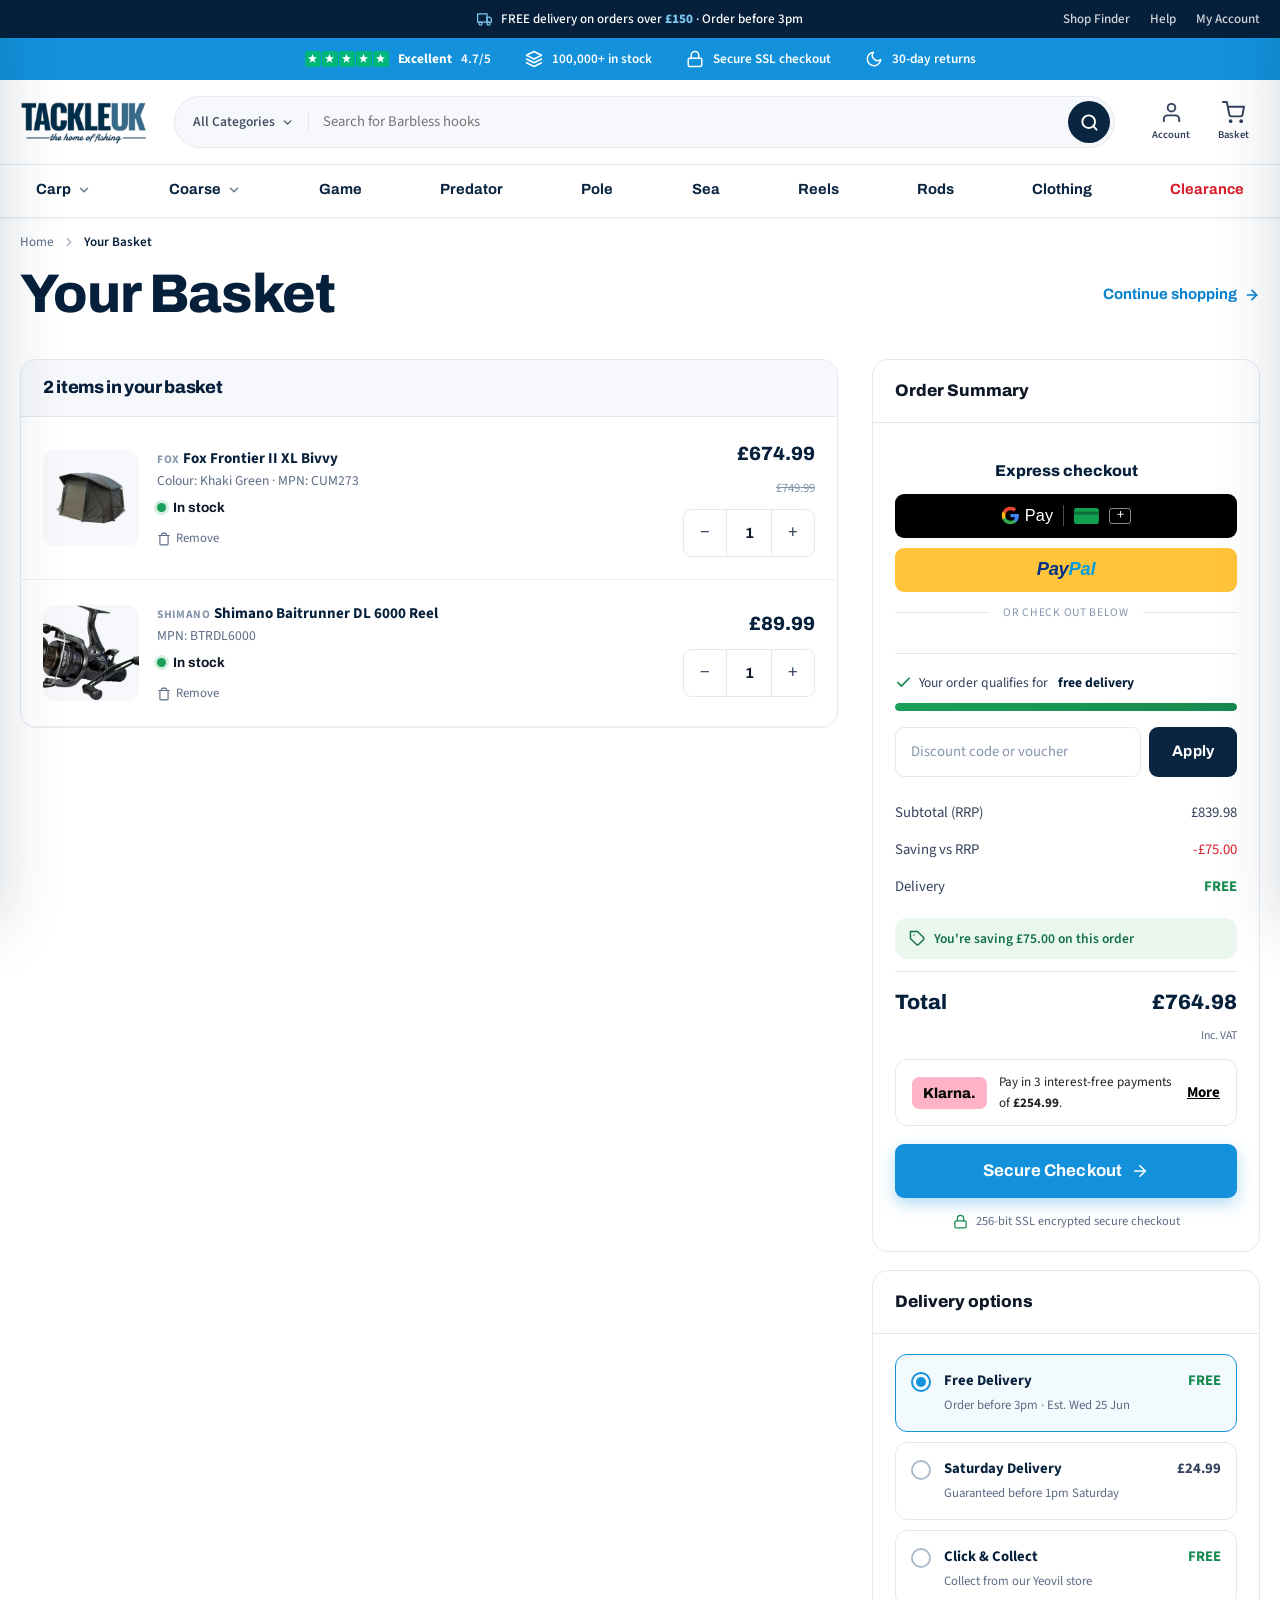
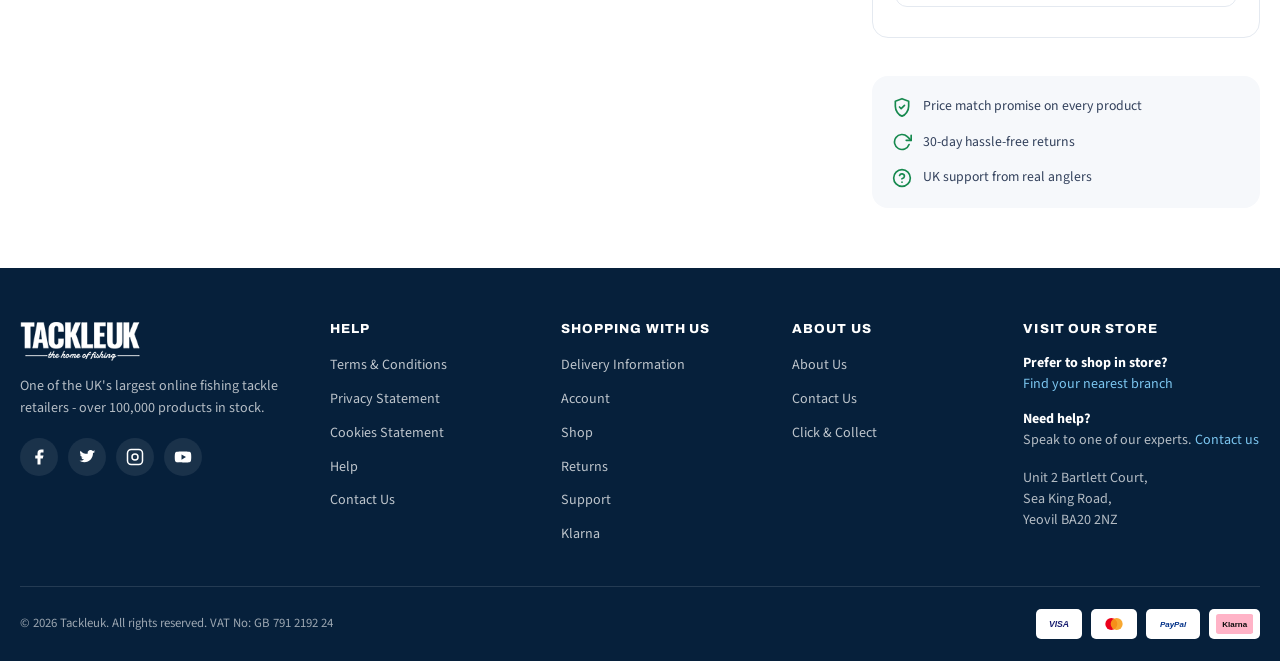
==== commit 59f92ef0: "Basket: remove "dispatched today" from stock line - Product rows now read just "In stock" (drop the " ====
--- a/basket.html
+++ b/basket.html
@@ -12,7 +12,7 @@
 <meta name="theme-color" content="#0A2540">
 <link rel="apple-touch-icon" href="assets/img/icon-192.png">
 <link rel="icon" type="image/jpeg" href="assets/img/Tackleuk%20Favicon%20-%20White.jpg">
-<link rel="stylesheet" href="assets/css/tuk.css?v=20260724d">
+<link rel="stylesheet" href="assets/css/tuk.css?v=20260724f">
 </head>
 <body>
 
@@ -131,7 +131,7 @@
             <span class="bn">Fox</span>
             <a href="product.html" class="n">Fox Frontier II XL Bivvy</a>
             <div class="text-sm muted">Colour: Khaki Green · MPN: CUM273</div>
-            <div class="stock text-sm mt-1">In stock - dispatched today</div>
+            <div class="stock text-sm mt-1">In stock</div>
             <div class="actions">
               <button data-row-remove><svg viewBox="0 0 24 24" fill="none" stroke="currentColor" stroke-width="2" stroke-linecap="round" stroke-linejoin="round"><polyline points="3 6 5 6 21 6"/><path d="M19 6v14a2 2 0 0 1-2 2H7a2 2 0 0 1-2-2V6m3 0V4a2 2 0 0 1 2-2h4a2 2 0 0 1 2 2v2"/></svg> Remove</button>
             </div>
@@ -149,7 +149,7 @@
             <span class="bn">Shimano</span>
             <a href="product.html" class="n">Shimano Baitrunner DL 6000 Reel</a>
             <div class="text-sm muted">MPN: BTRDL6000</div>
-            <div class="stock text-sm mt-1">In stock - dispatched today</div>
+            <div class="stock text-sm mt-1">In stock</div>
             <div class="actions">
               <button data-row-remove><svg viewBox="0 0 24 24" fill="none" stroke="currentColor" stroke-width="2" stroke-linecap="round" stroke-linejoin="round"><polyline points="3 6 5 6 21 6"/><path d="M19 6v14a2 2 0 0 1-2 2H7a2 2 0 0 1-2-2V6m3 0V4a2 2 0 0 1 2-2h4a2 2 0 0 1 2 2v2"/></svg> Remove</button>
             </div>
@@ -275,7 +275,7 @@
   <a href="#" data-open-cart class="active"><svg viewBox="0 0 24 24" fill="none" stroke="currentColor" stroke-width="2" stroke-linecap="round" stroke-linejoin="round"><circle cx="9" cy="21" r="1"/><circle cx="20" cy="21" r="1"/><path d="M1 1h4l2.68 13.39a2 2 0 0 0 2 1.61h9.72a2 2 0 0 0 2-1.61L23 6H6"/></svg>Basket<span class="count" data-cart-count style="display:none">0</span></a>
   <a href="#"><svg viewBox="0 0 24 24" fill="none" stroke="currentColor" stroke-width="2" stroke-linecap="round" stroke-linejoin="round"><path d="M20 21v-2a4 4 0 0 0-4-4H8a4 4 0 0 0-4 4v2"/><circle cx="12" cy="7" r="4"/></svg>Account</a>
 </nav>
-<script src="assets/js/nav-data.js?v=20260724d"></script>
-<script src="assets/js/tuk.js?v=20260724d"></script>
+<script src="assets/js/nav-data.js?v=20260724f"></script>
+<script src="assets/js/tuk.js?v=20260724f"></script>
 </body>
 </html>
--- a/assets/css/tuk.css
+++ b/assets/css/tuk.css
@@ -1198,8 +1198,8 @@
 .drawer-klarna b{font-weight:800}
 .wallet-divider{display:flex;align-items:center;gap:10px;margin:12px 0 10px;color:var(--ink-400);font-size:.72rem;text-transform:uppercase;letter-spacing:.05em}
 .wallet-divider::before,.wallet-divider::after{content:"";flex:1;height:1px;background:var(--line)}
-.wallet-row{display:flex;gap:8px}
-.wallet-row>*{flex:1;text-decoration:none}
+.wallet-row{display:flex;flex-direction:column;gap:9px}
+.wallet-row>*{flex:none;width:100%;text-decoration:none}
 .gpay-btn{background:#000;border:none;border-radius:var(--r-sm);height:44px;display:flex;align-items:center;justify-content:center;gap:10px;padding:0 12px;cursor:pointer;transition:var(--t-fast)}
 .gpay-btn:hover{background:#1c1c1e}
 .gpay-btn .gp-lock{display:flex;align-items:center;gap:5px}
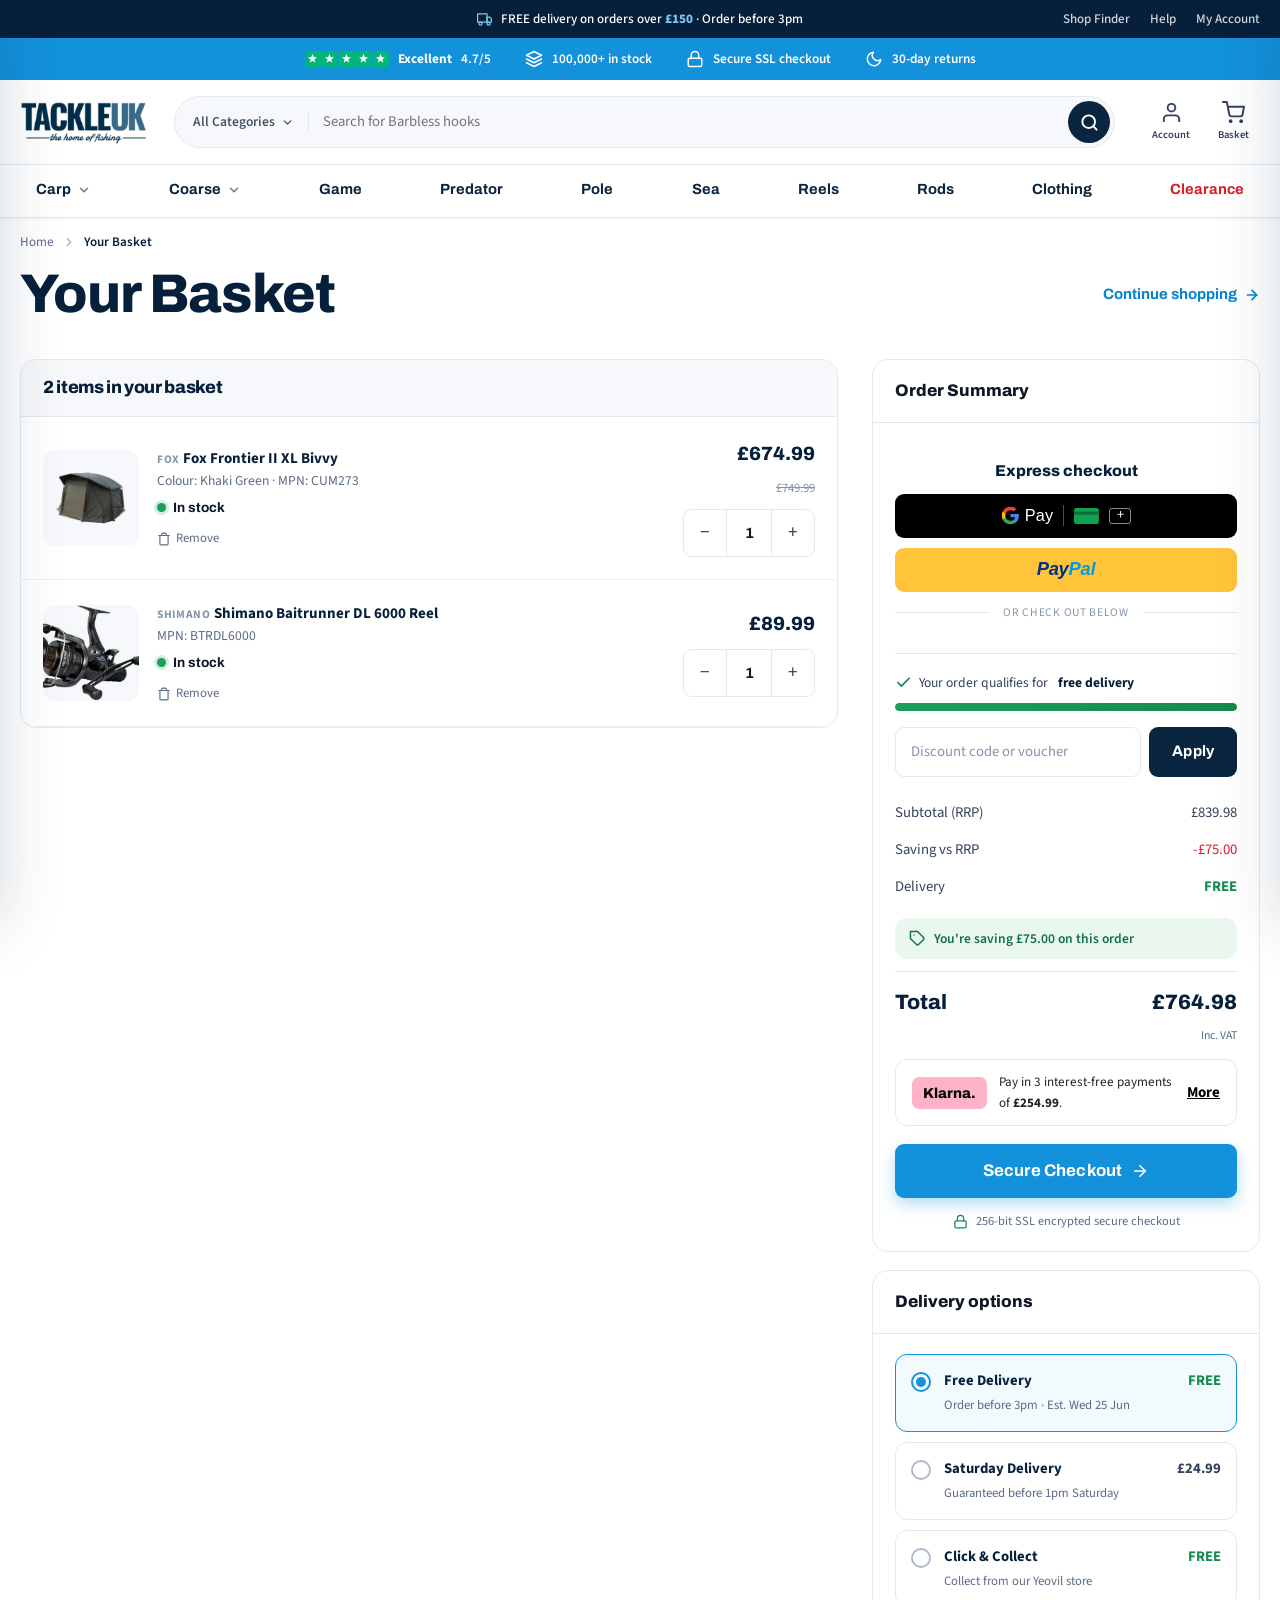
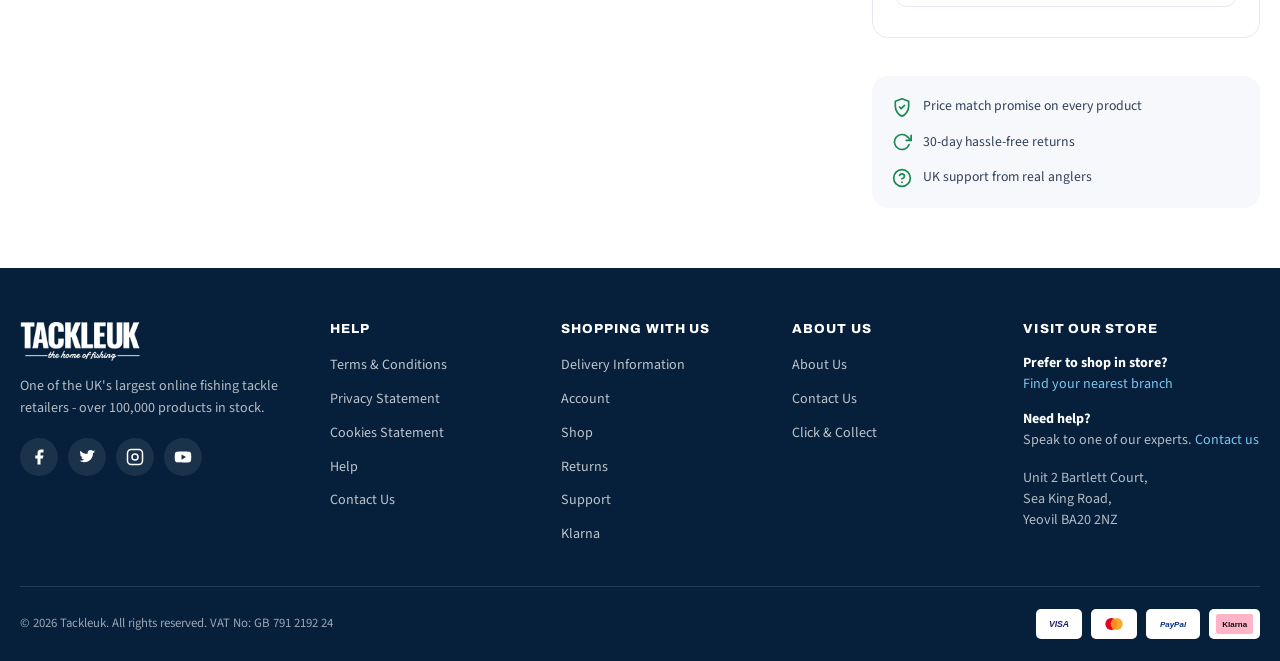
==== commit e7efcf02: "Deploy video placeholder: cache-bust v=20260724g, SW tuk-v17 Co-Authored-By: Claude Opus 4.8 <norepl" ====
--- a/basket.html
+++ b/basket.html
@@ -12,7 +12,7 @@
 <meta name="theme-color" content="#0A2540">
 <link rel="apple-touch-icon" href="assets/img/icon-192.png">
 <link rel="icon" type="image/jpeg" href="assets/img/Tackleuk%20Favicon%20-%20White.jpg">
-<link rel="stylesheet" href="assets/css/tuk.css?v=20260724f">
+<link rel="stylesheet" href="assets/css/tuk.css?v=20260724g">
 </head>
 <body>
 
@@ -275,7 +275,7 @@
   <a href="#" data-open-cart class="active"><svg viewBox="0 0 24 24" fill="none" stroke="currentColor" stroke-width="2" stroke-linecap="round" stroke-linejoin="round"><circle cx="9" cy="21" r="1"/><circle cx="20" cy="21" r="1"/><path d="M1 1h4l2.68 13.39a2 2 0 0 0 2 1.61h9.72a2 2 0 0 0 2-1.61L23 6H6"/></svg>Basket<span class="count" data-cart-count style="display:none">0</span></a>
   <a href="#"><svg viewBox="0 0 24 24" fill="none" stroke="currentColor" stroke-width="2" stroke-linecap="round" stroke-linejoin="round"><path d="M20 21v-2a4 4 0 0 0-4-4H8a4 4 0 0 0-4 4v2"/><circle cx="12" cy="7" r="4"/></svg>Account</a>
 </nav>
-<script src="assets/js/nav-data.js?v=20260724f"></script>
-<script src="assets/js/tuk.js?v=20260724f"></script>
+<script src="assets/js/nav-data.js?v=20260724g"></script>
+<script src="assets/js/tuk.js?v=20260724g"></script>
 </body>
 </html>
--- a/assets/css/tuk.css
+++ b/assets/css/tuk.css
@@ -1335,3 +1335,19 @@
 .klarna-promo .kl-txt p{margin:0;color:#222}
 .klarna-promo .kl-txt a{color:inherit;text-decoration:underline;font-weight:400}
 .klarna-promo .kl-fine{color:var(--ink-400);font-size:.78rem}
+
+/* PDP gallery — video placeholder (product videos appended here) */
+.thumbs .thumb-video{position:relative}
+.thumbs .thumb-video img{filter:brightness(.58)}
+.thumbs .tv-play{position:absolute;inset:0;display:flex;align-items:center;justify-content:center;pointer-events:none}
+.thumbs .tv-play svg{width:20px;height:20px;color:#fff;filter:drop-shadow(0 1px 2px rgba(0,0,0,.6))}
+.thumbs .tv-tag{position:absolute;left:0;right:0;bottom:0;background:rgba(10,37,64,.85);color:#fff;font-size:.55rem;font-weight:700;letter-spacing:.09em;text-transform:uppercase;text-align:center;padding:2px 0;pointer-events:none}
+.gallery .main .video-ph{position:absolute;inset:0;z-index:3;display:none;flex-direction:column;align-items:center;justify-content:center;gap:11px;text-align:center;background:radial-gradient(120% 120% at 50% 38%, #143a5c 0%, #0A2540 72%);color:#fff}
+.gallery .main.show-video .video-ph{display:flex}
+.gallery .main.show-video img{visibility:hidden}
+.gallery .main.show-video .zoom{display:none}
+.gallery .main.show-video{cursor:default}
+.video-ph .vp-play{width:66px;height:66px;border-radius:50%;background:rgba(255,255,255,.12);border:2px solid rgba(255,255,255,.85);display:flex;align-items:center;justify-content:center}
+.video-ph .vp-play svg{width:26px;height:26px;color:#fff;margin-left:4px}
+.video-ph .vp-label{font-family:var(--display);font-weight:700;font-size:1.08rem}
+.video-ph .vp-sub{font-size:.72rem;letter-spacing:.14em;text-transform:uppercase;opacity:.72}
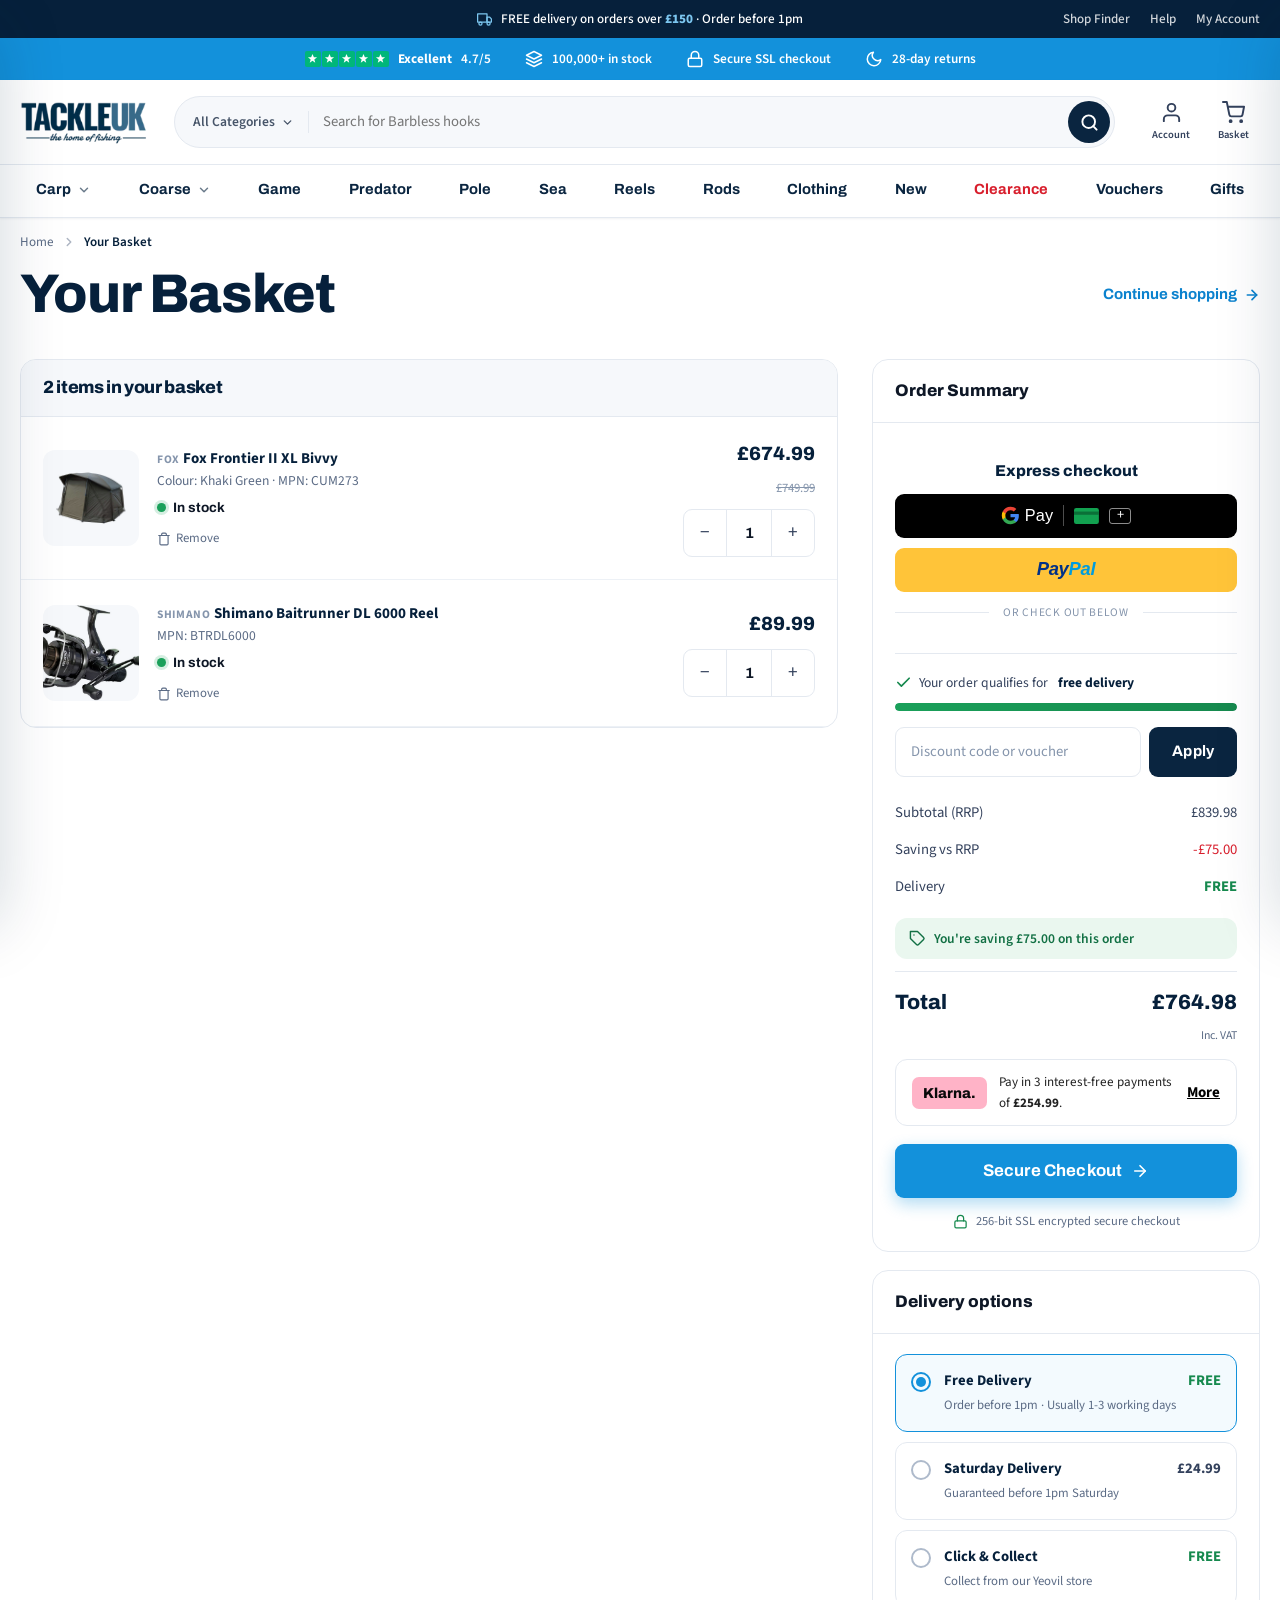
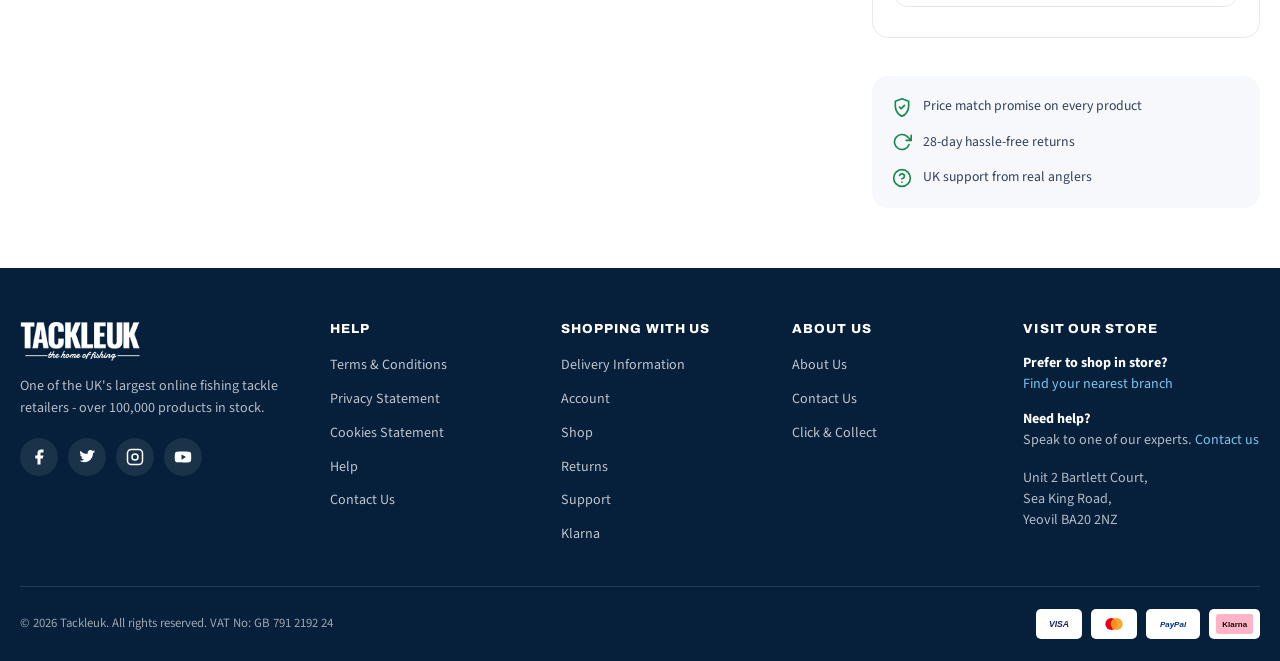
==== commit df3b4480: "Align prototype with live site policies and content - Returns: 28-day wording everywhere (was 30-day" ====
--- a/basket.html
+++ b/basket.html
@@ -12,17 +12,17 @@
 <meta name="theme-color" content="#0A2540">
 <link rel="apple-touch-icon" href="assets/img/icon-192.png">
 <link rel="icon" type="image/jpeg" href="assets/img/Tackleuk%20Favicon%20-%20White.jpg">
-<link rel="stylesheet" href="assets/css/tuk.css?v=20260724g">
+<link rel="stylesheet" href="assets/css/tuk.css?v=20260724h">
 </head>
 <body>
 
-<div class="announce"><div class="container"><div class="announce-rot"><svg viewBox="0 0 24 24" fill="none" stroke="currentColor" stroke-width="2" stroke-linecap="round" stroke-linejoin="round"><rect x="1" y="3" width="15" height="13"/><polygon points="16 8 20 8 23 11 23 16 16 16 16 8"/><circle cx="5.5" cy="18.5" r="2.5"/><circle cx="18.5" cy="18.5" r="2.5"/></svg><span>FREE delivery on orders over <b>£150</b><span class="announce-cut"> · Order before 3pm</span></span></div><div class="announce-side"><a href="#">Shop Finder</a><a href="#">Help</a><a href="#">My Account</a></div></div></div>
+<div class="announce"><div class="container"><div class="announce-rot"><svg viewBox="0 0 24 24" fill="none" stroke="currentColor" stroke-width="2" stroke-linecap="round" stroke-linejoin="round"><rect x="1" y="3" width="15" height="13"/><polygon points="16 8 20 8 23 11 23 16 16 16 16 8"/><circle cx="5.5" cy="18.5" r="2.5"/><circle cx="18.5" cy="18.5" r="2.5"/></svg><span>FREE delivery on orders over <b>£150</b><span class="announce-cut"> · Order before 1pm</span></span></div><div class="announce-side"><a href="#">Shop Finder</a><a href="#">Help</a><a href="#">My Account</a></div></div></div>
 
 <div class="trustbar"><div class="container">
   <div class="ti"><span class="tp-stars"><span><svg viewBox="0 0 24 24" fill="currentColor"><polygon points="12 2 15 9 22 9 16 14 18 21 12 17 6 21 8 14 2 9 9 9"/></svg></span><span><svg viewBox="0 0 24 24" fill="currentColor"><polygon points="12 2 15 9 22 9 16 14 18 21 12 17 6 21 8 14 2 9 9 9"/></svg></span><span><svg viewBox="0 0 24 24" fill="currentColor"><polygon points="12 2 15 9 22 9 16 14 18 21 12 17 6 21 8 14 2 9 9 9"/></svg></span><span><svg viewBox="0 0 24 24" fill="currentColor"><polygon points="12 2 15 9 22 9 16 14 18 21 12 17 6 21 8 14 2 9 9 9"/></svg></span><span><svg viewBox="0 0 24 24" fill="currentColor"><polygon points="12 2 15 9 22 9 16 14 18 21 12 17 6 21 8 14 2 9 9 9"/></svg></span></span> <b>Excellent</b> 4.7/5</div>
   <div class="ti"><svg viewBox="0 0 24 24" fill="none" stroke="currentColor" stroke-width="2" stroke-linecap="round" stroke-linejoin="round"><path d="M12 2L2 7l10 5 10-5-10-5z"/><path d="M2 17l10 5 10-5M2 12l10 5 10-5"/></svg> 100,000+ in stock</div>
   <div class="ti"><svg viewBox="0 0 24 24" fill="none" stroke="currentColor" stroke-width="2" stroke-linecap="round" stroke-linejoin="round"><rect x="3" y="11" width="18" height="11" rx="2"/><path d="M7 11V7a5 5 0 0 1 10 0v4"/></svg> Secure SSL checkout</div>
-  <div class="ti"><svg viewBox="0 0 24 24" fill="none" stroke="currentColor" stroke-width="2" stroke-linecap="round" stroke-linejoin="round"><path d="M21 12.79A9 9 0 1 1 11.21 3 7 7 0 0 0 21 12.79z"/></svg> 30-day returns</div>
+  <div class="ti"><svg viewBox="0 0 24 24" fill="none" stroke="currentColor" stroke-width="2" stroke-linecap="round" stroke-linejoin="round"><path d="M21 12.79A9 9 0 1 1 11.21 3 7 7 0 0 0 21 12.79z"/></svg> 28-day returns</div>
 </div></div>
 
 <header class="header">
@@ -110,7 +110,10 @@
       <div class="nav-item"><a href="category.html" class="nav-link">Reels</a></div>
       <div class="nav-item"><a href="category.html" class="nav-link">Rods</a></div>
       <div class="nav-item"><a href="category.html" class="nav-link">Clothing</a></div>
+      <div class="nav-item"><a href="category.html" class="nav-link">New</a></div>
       <div class="nav-item"><a href="category.html" class="nav-link clearance">Clearance</a></div>
+      <div class="nav-item"><a href="category.html" class="nav-link">Vouchers</a></div>
+      <div class="nav-item"><a href="category.html" class="nav-link">Gifts</a></div>
     </div>
   </nav>
 </header>
@@ -207,7 +210,7 @@
       <div class="summary-card">
         <div class="sc-head">Delivery options</div>
         <div class="sc-body">
-          <div class="ship-opt sel" data-ship-opt><span class="radio"></span><div class="so-main"><div class="t">Free Delivery <span class="pr">FREE</span></div><div class="d">Order before 3pm · Est. Wed 25 Jun</div></div></div>
+          <div class="ship-opt sel" data-ship-opt><span class="radio"></span><div class="so-main"><div class="t">Free Delivery <span class="pr">FREE</span></div><div class="d">Order before 1pm · Usually 1-3 working days</div></div></div>
           <div class="ship-opt" data-ship-opt><span class="radio"></span><div class="so-main"><div class="t">Saturday Delivery <span class="pr" style="color:var(--ink-700)">£24.99</span></div><div class="d">Guaranteed before 1pm Saturday</div></div></div>
           <div class="ship-opt" data-ship-opt><span class="radio"></span><div class="so-main"><div class="t">Click & Collect <span class="pr">FREE</span></div><div class="d">Collect from our Yeovil store</div></div></div>
         </div>
@@ -216,7 +219,7 @@
       <!-- trust -->
       <div class="trust-checkout">
         <div class="tc"><svg viewBox="0 0 24 24" fill="none" stroke="currentColor" stroke-width="2" stroke-linecap="round" stroke-linejoin="round"><path d="M12 2L4 5v6c0 5.5 3.8 10.7 8 12 4.2-1.3 8-6.5 8-12V5l-8-3z"/><polyline points="9 12 11 14 15 10"/></svg> Price match promise on every product</div>
-        <div class="tc"><svg viewBox="0 0 24 24" fill="none" stroke="currentColor" stroke-width="2" stroke-linecap="round" stroke-linejoin="round"><polyline points="23 4 23 10 17 10"/><path d="M20.49 15a9 9 0 1 1-2.12-9.36L23 10"/></svg> 30-day hassle-free returns</div>
+        <div class="tc"><svg viewBox="0 0 24 24" fill="none" stroke="currentColor" stroke-width="2" stroke-linecap="round" stroke-linejoin="round"><polyline points="23 4 23 10 17 10"/><path d="M20.49 15a9 9 0 1 1-2.12-9.36L23 10"/></svg> 28-day hassle-free returns</div>
         <div class="tc"><svg viewBox="0 0 24 24" fill="none" stroke="currentColor" stroke-width="2" stroke-linecap="round" stroke-linejoin="round"><circle cx="12" cy="12" r="10"/><path d="M9.09 9a3 3 0 0 1 5.83 1c0 2-3 3-3 3"/><line x1="12" y1="17" x2="12.01" y2="17"/></svg> UK support from real anglers</div>
       </div>
     </div>
@@ -275,7 +278,7 @@
   <a href="#" data-open-cart class="active"><svg viewBox="0 0 24 24" fill="none" stroke="currentColor" stroke-width="2" stroke-linecap="round" stroke-linejoin="round"><circle cx="9" cy="21" r="1"/><circle cx="20" cy="21" r="1"/><path d="M1 1h4l2.68 13.39a2 2 0 0 0 2 1.61h9.72a2 2 0 0 0 2-1.61L23 6H6"/></svg>Basket<span class="count" data-cart-count style="display:none">0</span></a>
   <a href="#"><svg viewBox="0 0 24 24" fill="none" stroke="currentColor" stroke-width="2" stroke-linecap="round" stroke-linejoin="round"><path d="M20 21v-2a4 4 0 0 0-4-4H8a4 4 0 0 0-4 4v2"/><circle cx="12" cy="7" r="4"/></svg>Account</a>
 </nav>
-<script src="assets/js/nav-data.js?v=20260724g"></script>
-<script src="assets/js/tuk.js?v=20260724g"></script>
+<script src="assets/js/nav-data.js?v=20260724h"></script>
+<script src="assets/js/tuk.js?v=20260724h"></script>
 </body>
 </html>
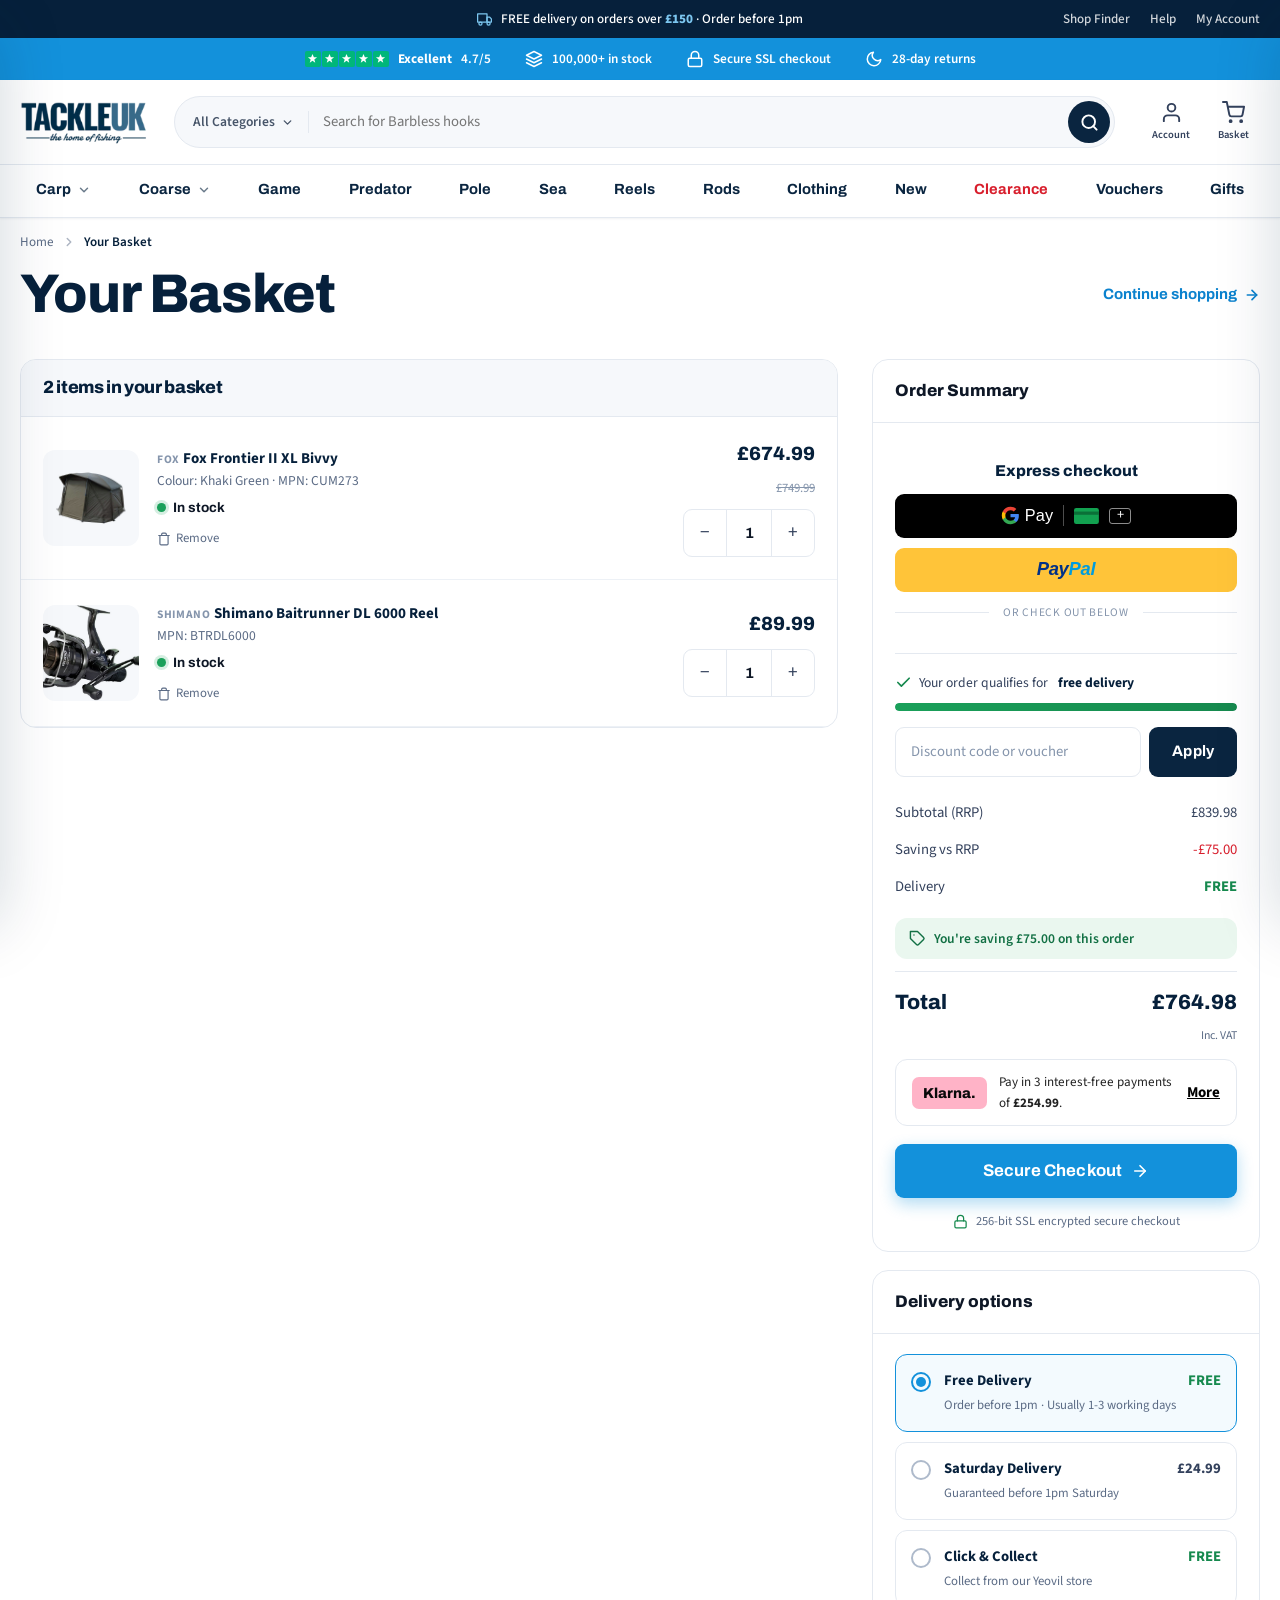
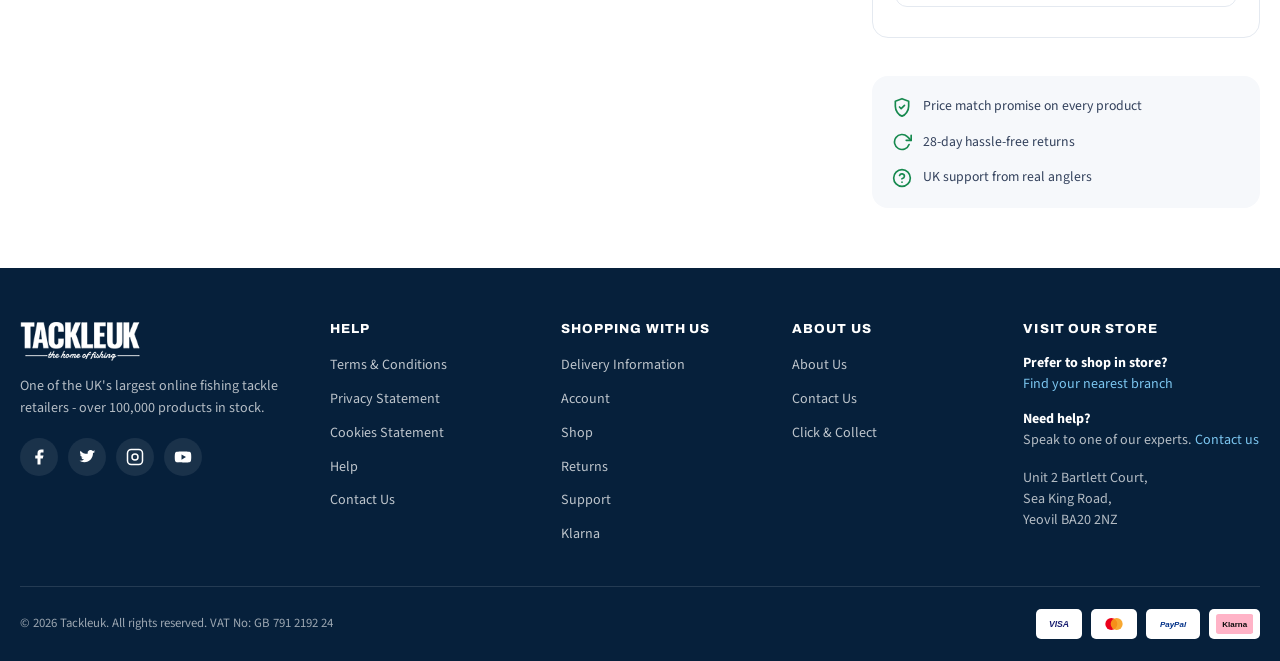
==== commit dfccba9c: "Strip embedded metadata from hero image Re-encoded assets/img/hero-1.jpg to pixel data only, removin" ====
--- a/basket.html
+++ b/basket.html
@@ -12,7 +12,7 @@
 <meta name="theme-color" content="#0A2540">
 <link rel="apple-touch-icon" href="assets/img/icon-192.png">
 <link rel="icon" type="image/jpeg" href="assets/img/Tackleuk%20Favicon%20-%20White.jpg">
-<link rel="stylesheet" href="assets/css/tuk.css?v=20260724h">
+<link rel="stylesheet" href="assets/css/tuk.css?v=20260724i">
 </head>
 <body>
 
@@ -278,7 +278,7 @@
   <a href="#" data-open-cart class="active"><svg viewBox="0 0 24 24" fill="none" stroke="currentColor" stroke-width="2" stroke-linecap="round" stroke-linejoin="round"><circle cx="9" cy="21" r="1"/><circle cx="20" cy="21" r="1"/><path d="M1 1h4l2.68 13.39a2 2 0 0 0 2 1.61h9.72a2 2 0 0 0 2-1.61L23 6H6"/></svg>Basket<span class="count" data-cart-count style="display:none">0</span></a>
   <a href="#"><svg viewBox="0 0 24 24" fill="none" stroke="currentColor" stroke-width="2" stroke-linecap="round" stroke-linejoin="round"><path d="M20 21v-2a4 4 0 0 0-4-4H8a4 4 0 0 0-4 4v2"/><circle cx="12" cy="7" r="4"/></svg>Account</a>
 </nav>
-<script src="assets/js/nav-data.js?v=20260724h"></script>
-<script src="assets/js/tuk.js?v=20260724h"></script>
+<script src="assets/js/nav-data.js?v=20260724i"></script>
+<script src="assets/js/tuk.js?v=20260724i"></script>
 </body>
 </html>
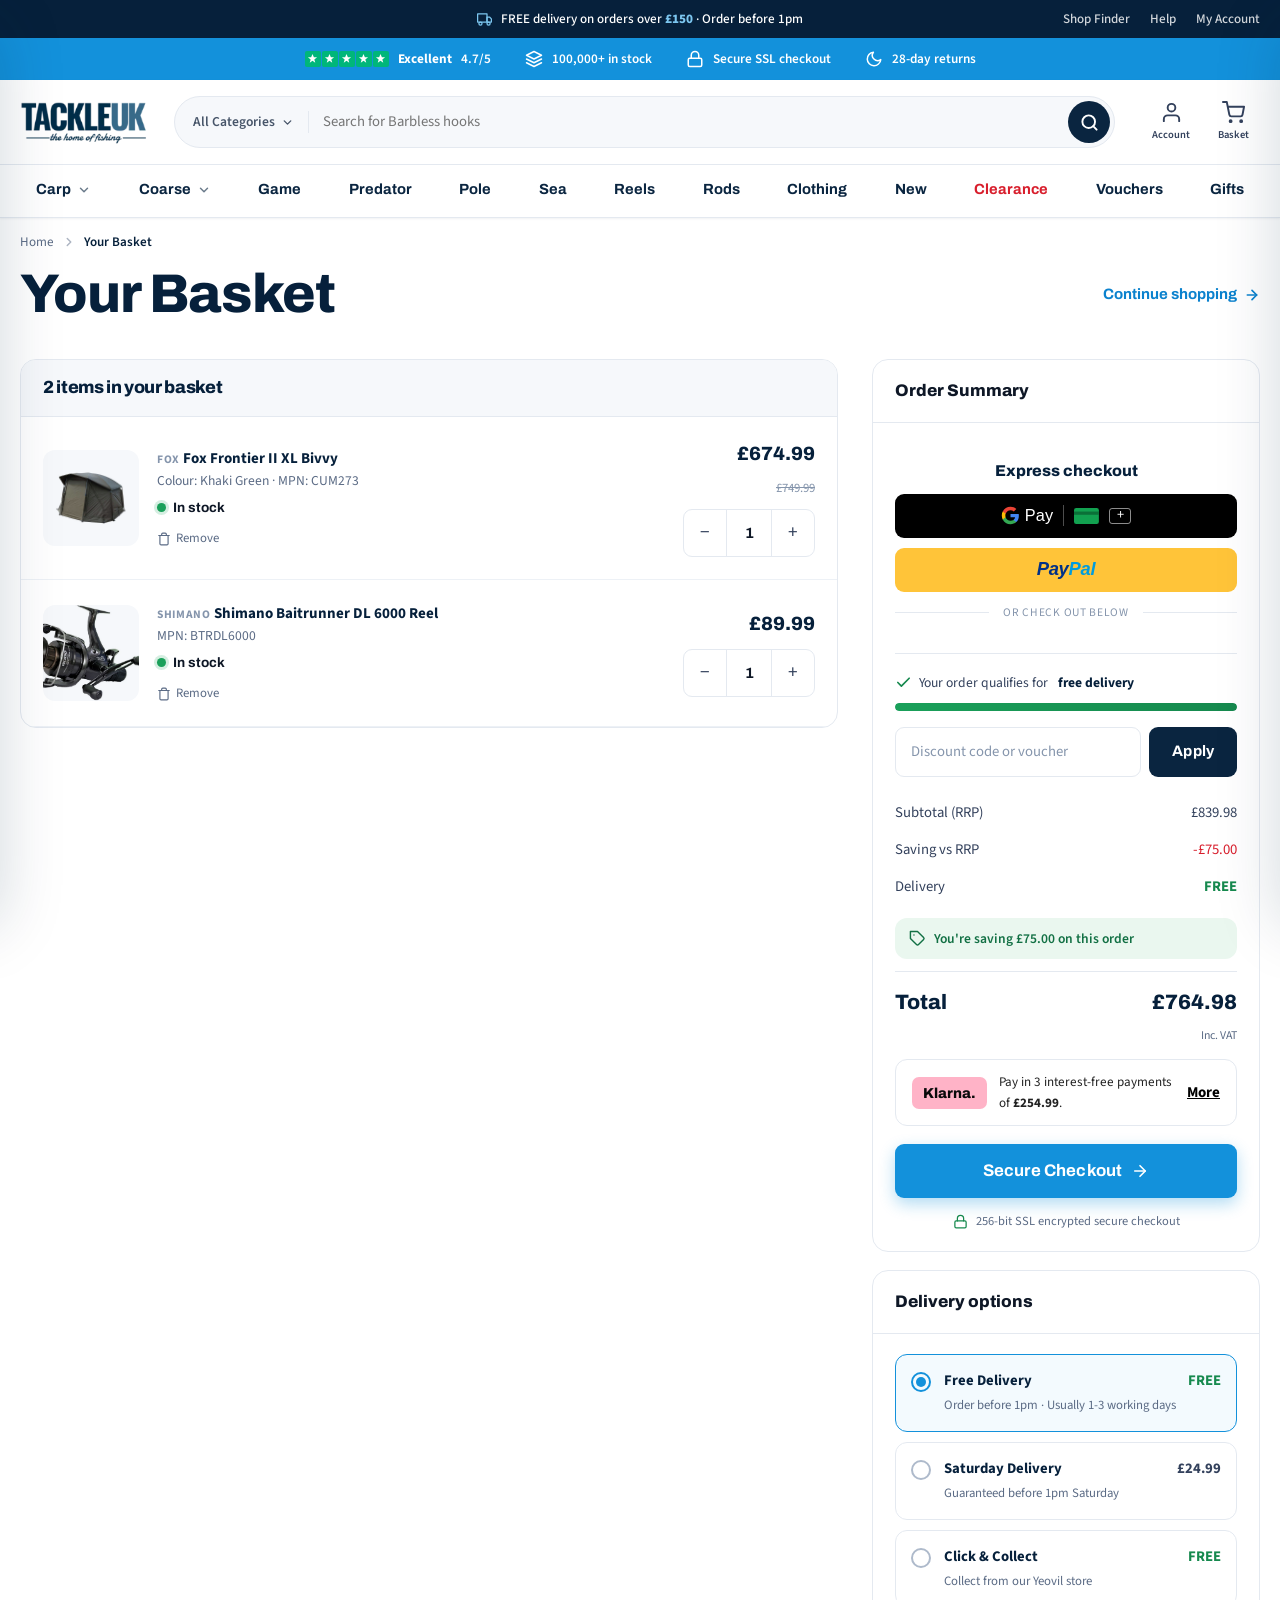
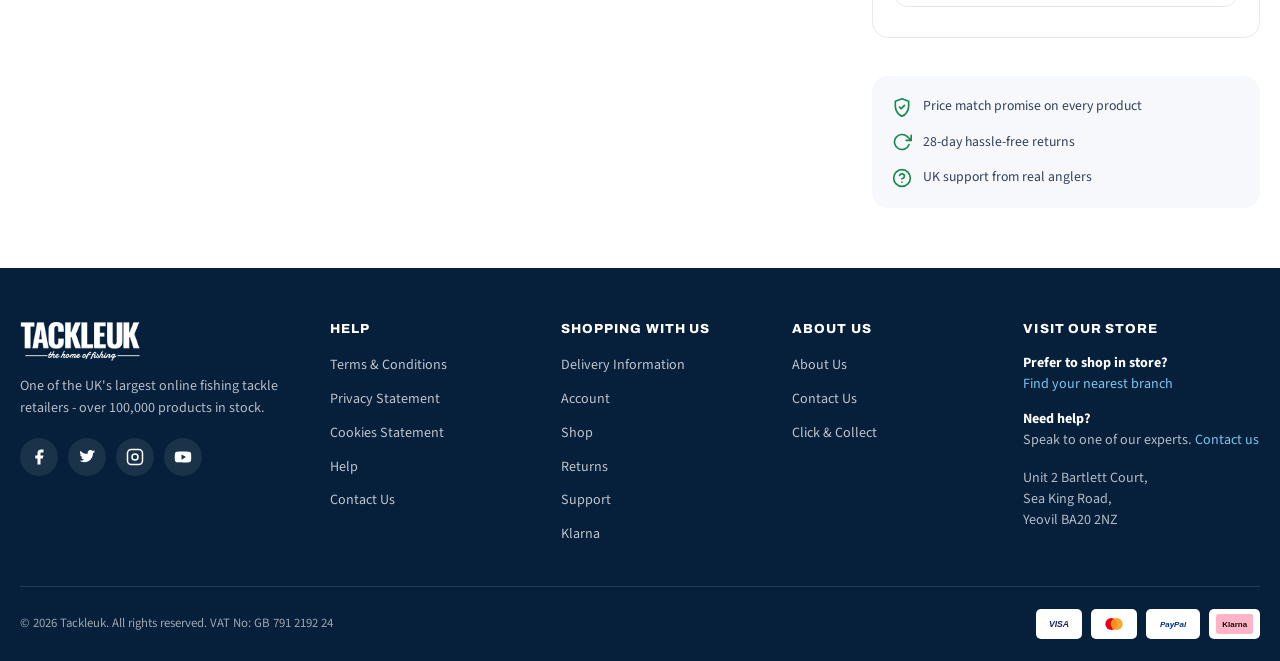
==== commit 1aec75f9: "Mobile menu: drop Wishlist; PDP: countdown to 1pm cut-off - Removed the Wishlist row from the mobile" ====
--- a/basket.html
+++ b/basket.html
@@ -12,7 +12,7 @@
 <meta name="theme-color" content="#0A2540">
 <link rel="apple-touch-icon" href="assets/img/icon-192.png">
 <link rel="icon" type="image/jpeg" href="assets/img/Tackleuk%20Favicon%20-%20White.jpg">
-<link rel="stylesheet" href="assets/css/tuk.css?v=20260724i">
+<link rel="stylesheet" href="assets/css/tuk.css?v=20260724j">
 </head>
 <body>
 
@@ -278,7 +278,7 @@
   <a href="#" data-open-cart class="active"><svg viewBox="0 0 24 24" fill="none" stroke="currentColor" stroke-width="2" stroke-linecap="round" stroke-linejoin="round"><circle cx="9" cy="21" r="1"/><circle cx="20" cy="21" r="1"/><path d="M1 1h4l2.68 13.39a2 2 0 0 0 2 1.61h9.72a2 2 0 0 0 2-1.61L23 6H6"/></svg>Basket<span class="count" data-cart-count style="display:none">0</span></a>
   <a href="#"><svg viewBox="0 0 24 24" fill="none" stroke="currentColor" stroke-width="2" stroke-linecap="round" stroke-linejoin="round"><path d="M20 21v-2a4 4 0 0 0-4-4H8a4 4 0 0 0-4 4v2"/><circle cx="12" cy="7" r="4"/></svg>Account</a>
 </nav>
-<script src="assets/js/nav-data.js?v=20260724i"></script>
-<script src="assets/js/tuk.js?v=20260724i"></script>
+<script src="assets/js/nav-data.js?v=20260724j"></script>
+<script src="assets/js/tuk.js?v=20260724j"></script>
 </body>
 </html>
